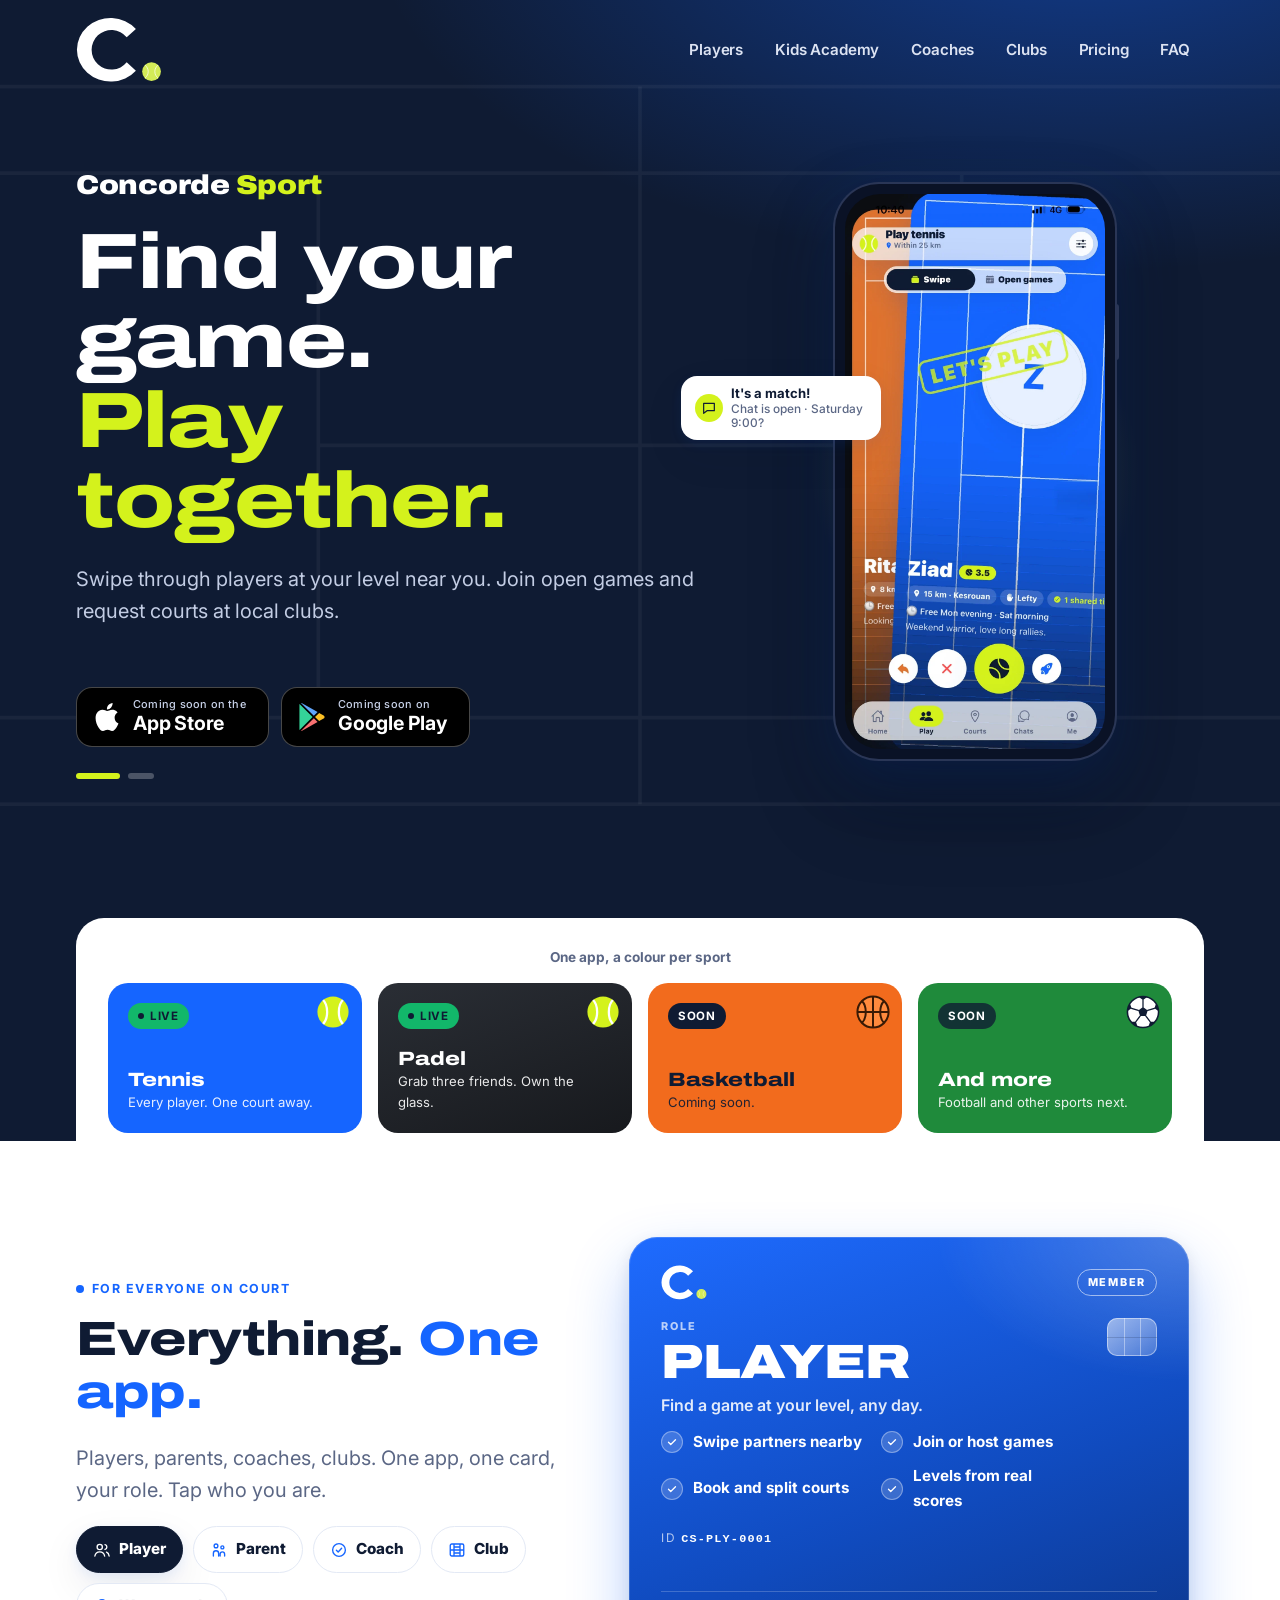
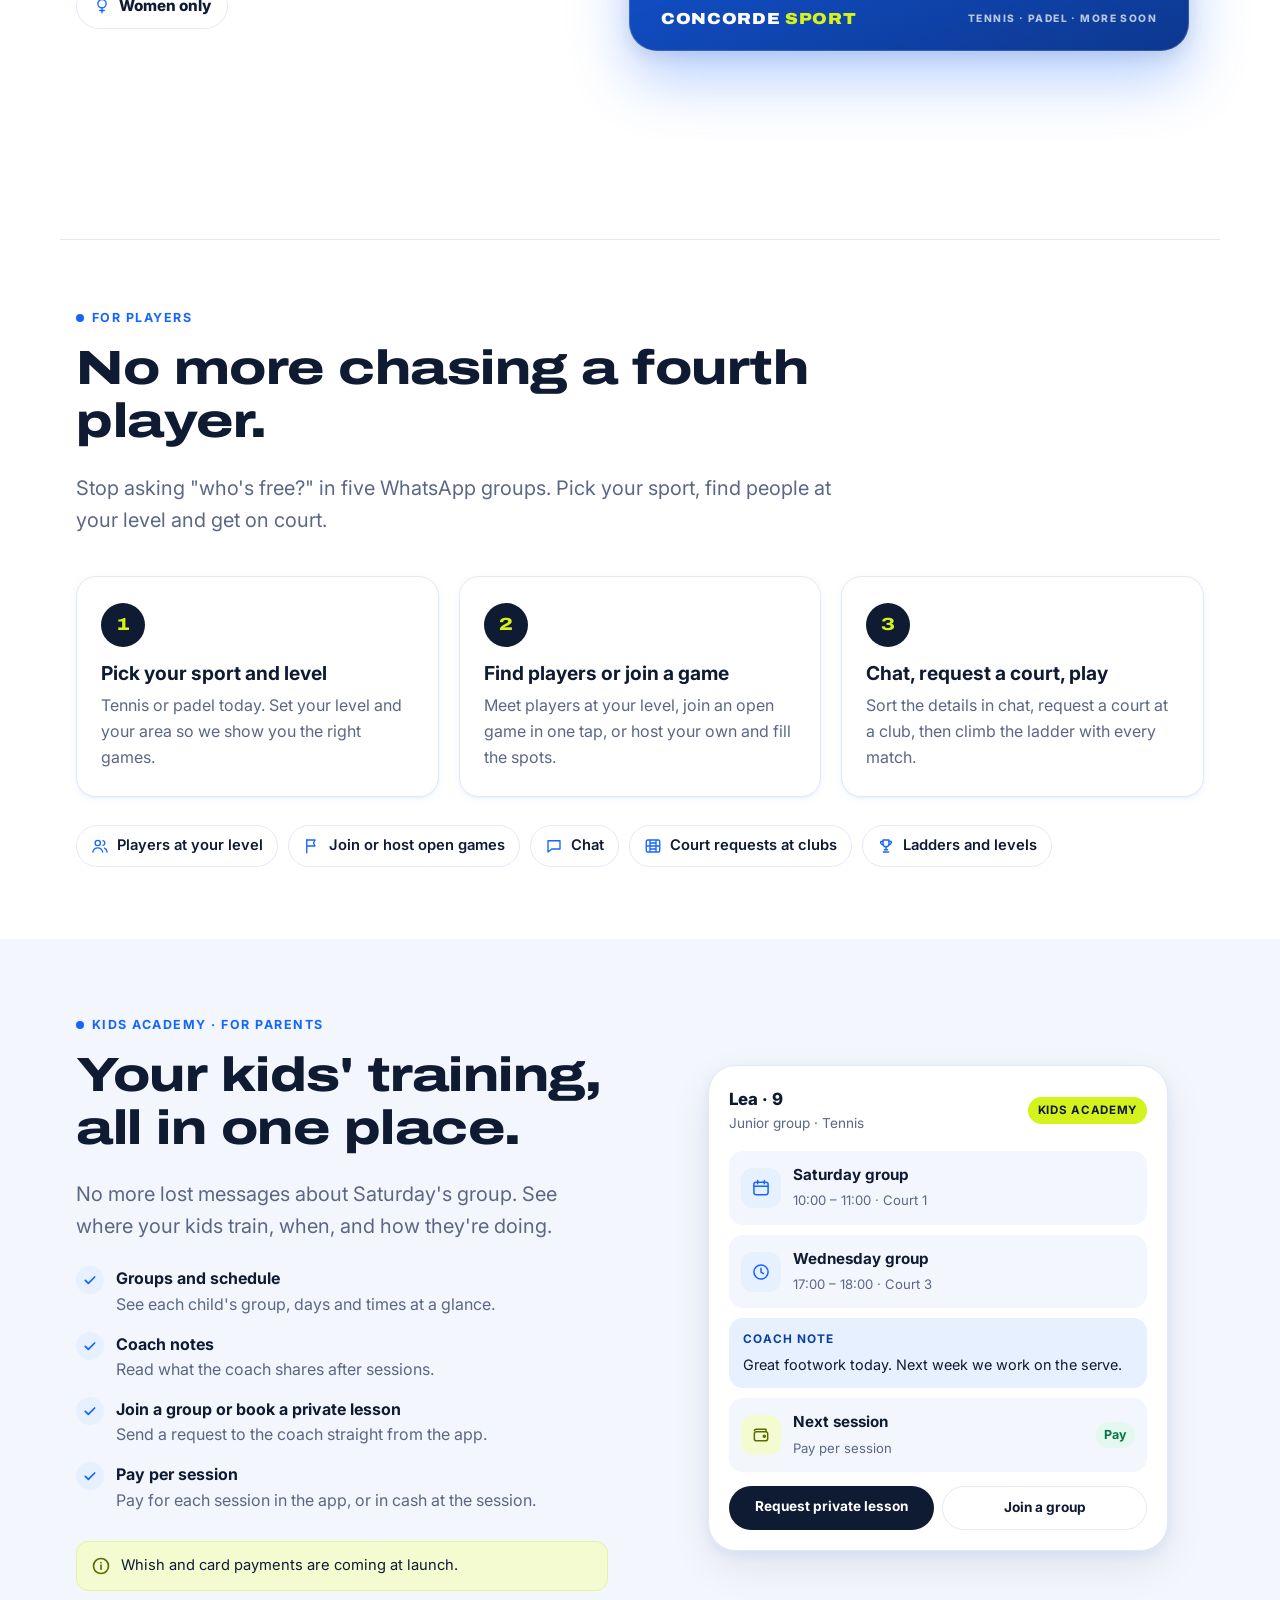
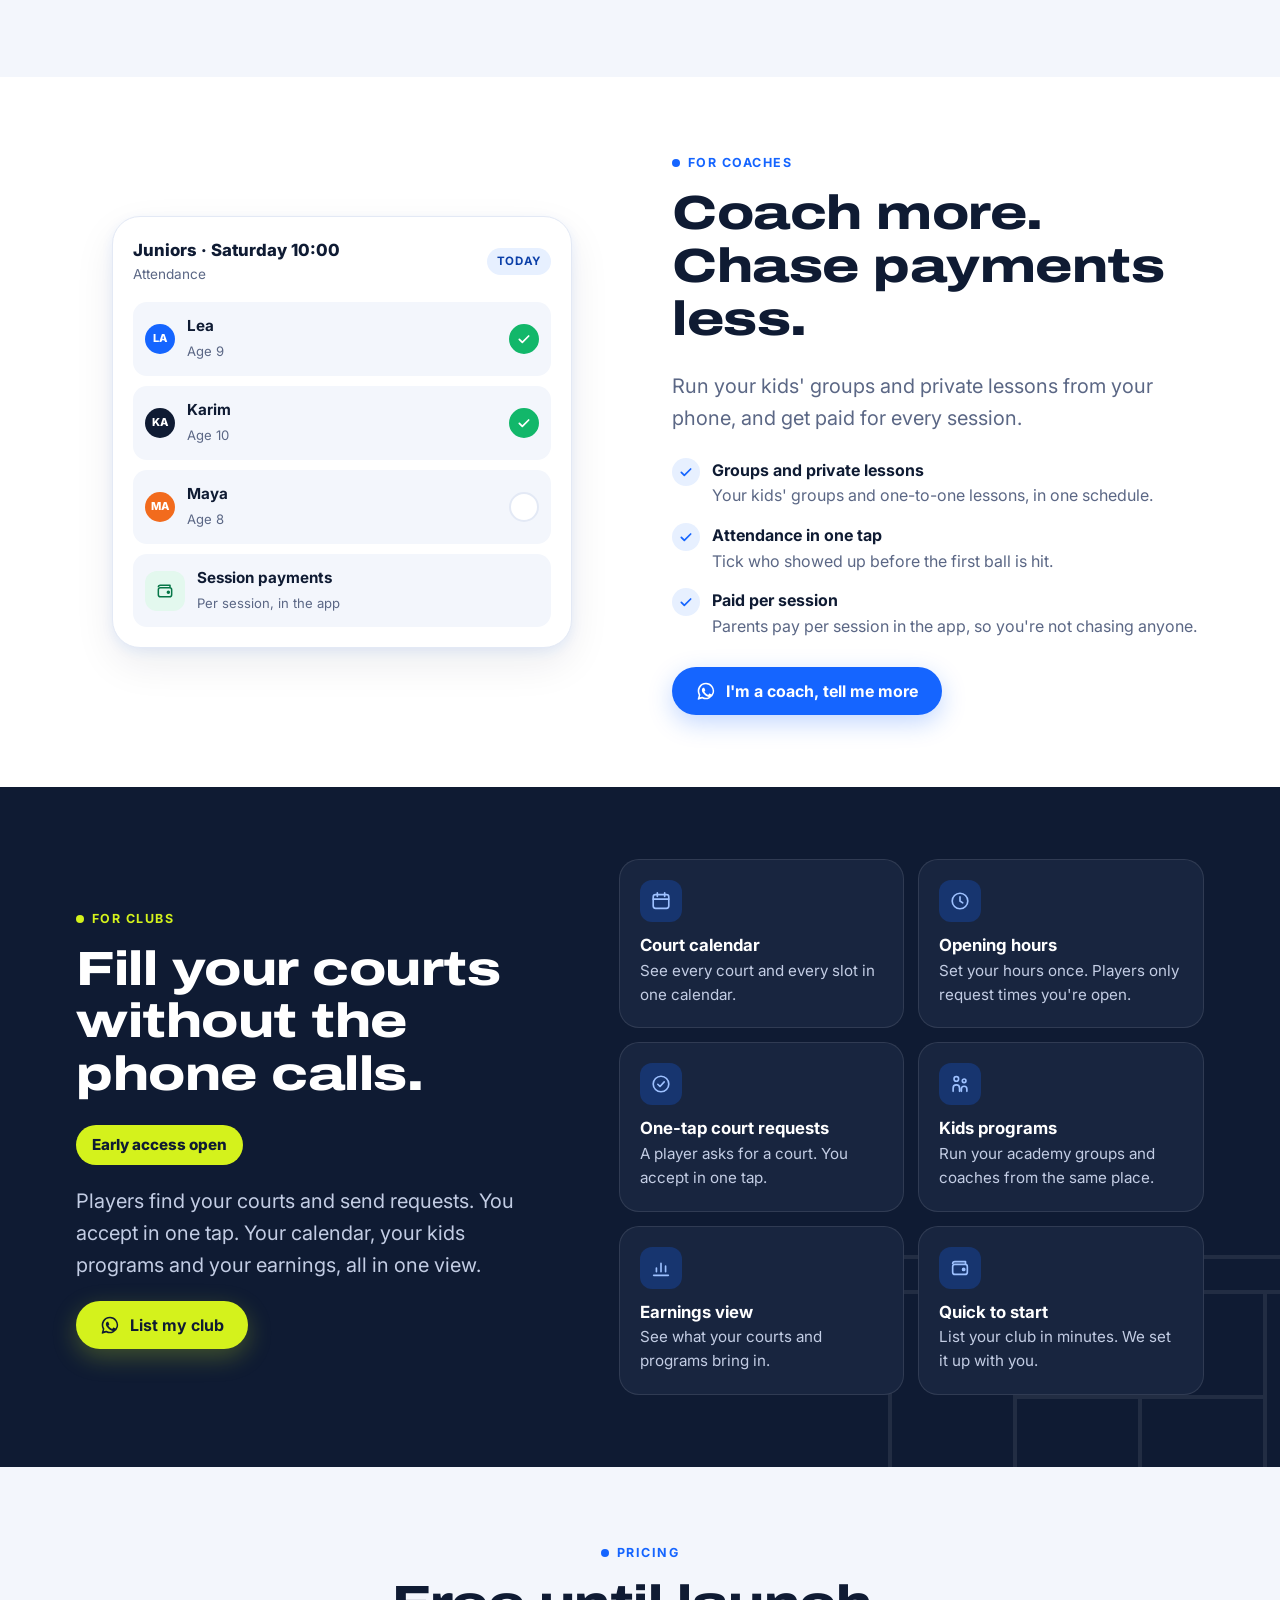
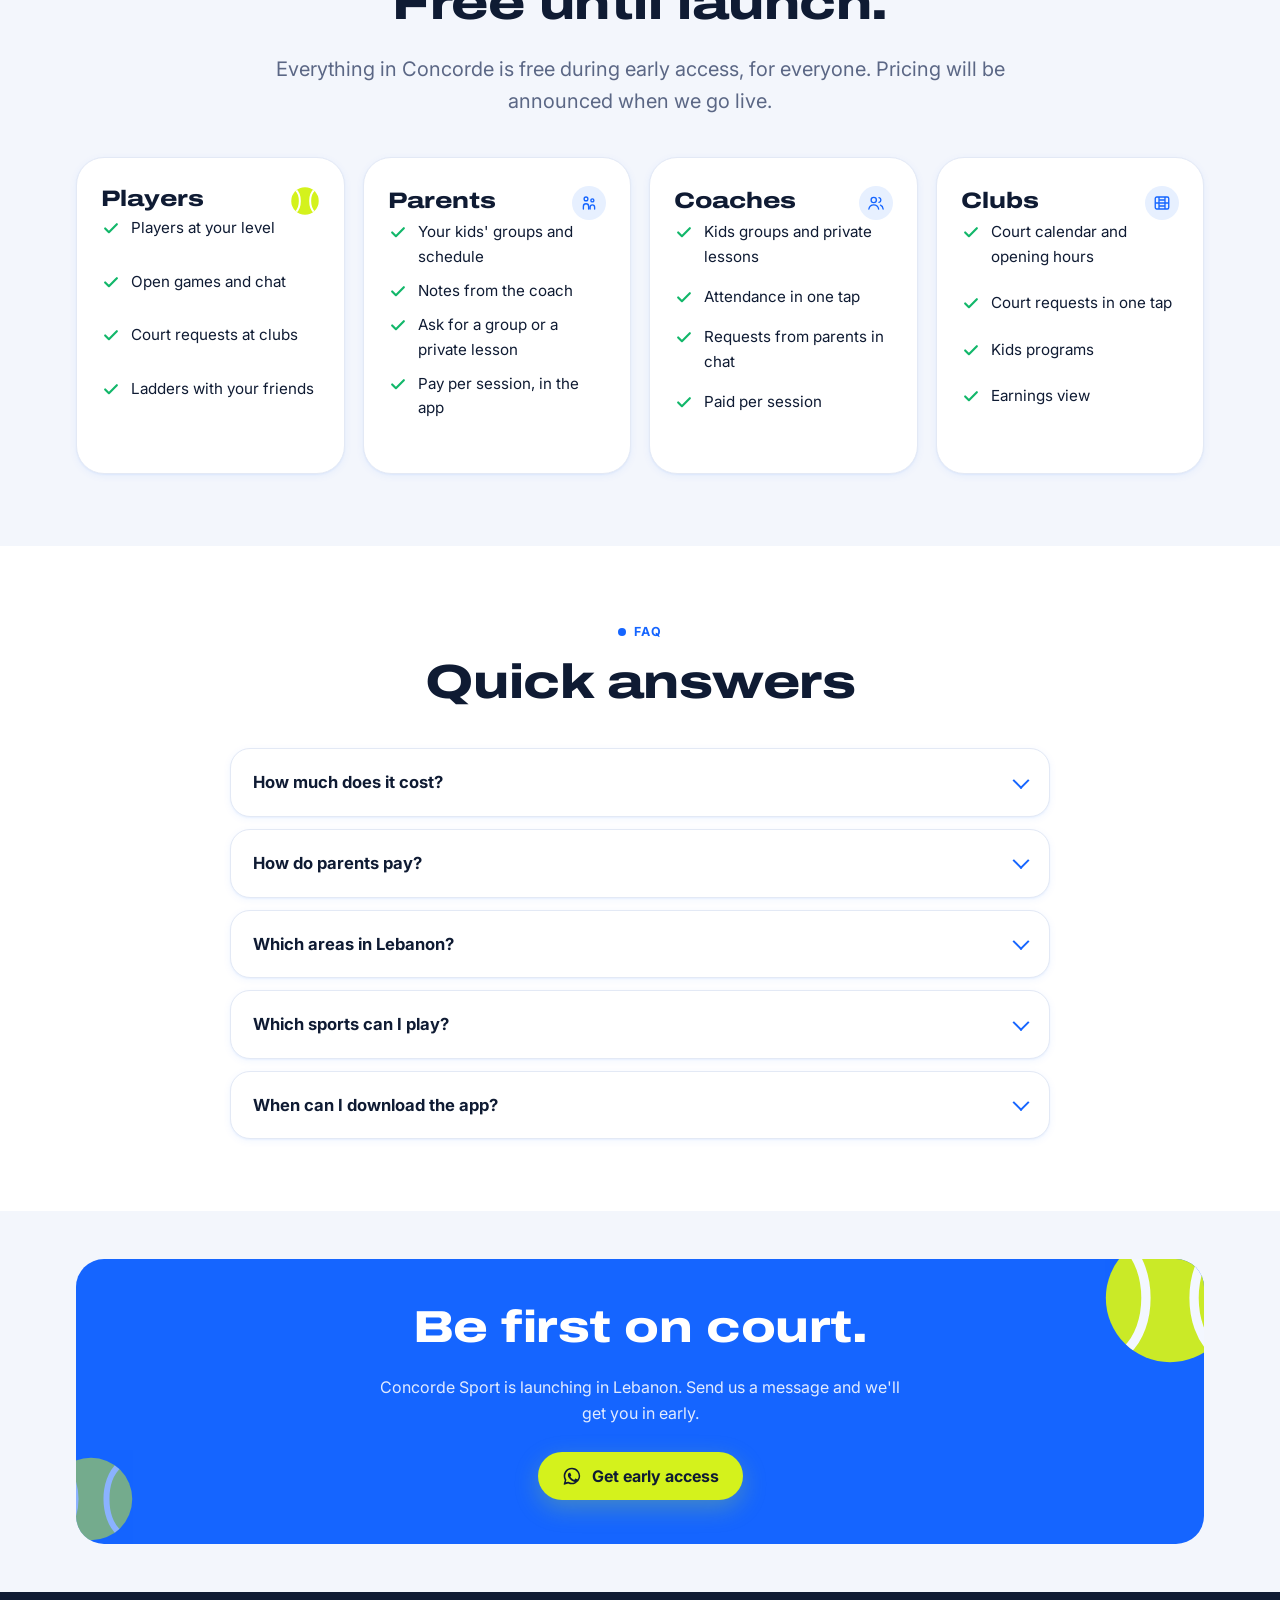
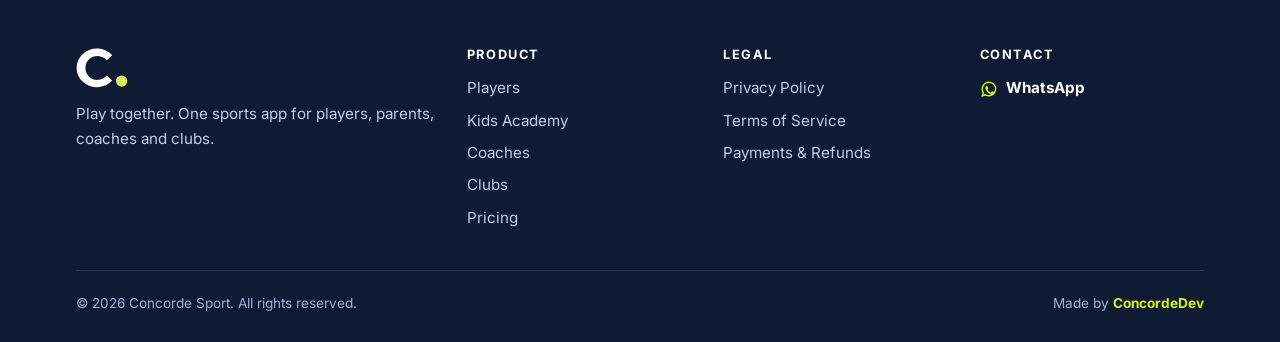
==== index.html @ 370226da "ID card: a colour per role (blue players, green parents, violet coaches, navy clubs, pink women) wit" ====
<!doctype html>
<html lang="en">
<head>
  <meta charset="utf-8">
  <meta name="viewport" content="width=device-width, initial-scale=1">
  <title>Concorde Sport · Play together</title>
  <meta name="description" content="Concorde Sport is the Lebanese app to find players at your level, join open games, request courts at clubs and run kids academies. Tennis and padel first. iPhone and Android coming soon.">
  <meta name="theme-color" content="#0F1B33">
  <link rel="canonical" href="https://concordesports.example/">

  <!-- Open Graph / Twitter (replace concordesports.example with the real domain) -->
  <meta property="og:type" content="website">
  <meta property="og:site_name" content="Concorde Sport">
  <meta property="og:title" content="Concorde Sport · Play together">
  <meta property="og:description" content="Find players at your level, join open games and request courts at clubs in Lebanon. Tennis and padel first.">
  <meta property="og:url" content="https://concordesports.example/">
  <meta property="og:image" content="https://concordesports.example/assets/img/og-image.png">
  <meta property="og:image:width" content="1200">
  <meta property="og:image:height" content="630">
  <meta property="og:image:alt" content="Concorde Sport. Play together.">
  <meta property="og:locale" content="en_LB">
  <meta name="twitter:card" content="summary_large_image">
  <meta name="twitter:title" content="Concorde Sport · Play together">
  <meta name="twitter:description" content="Find players at your level, join open games and request courts at clubs in Lebanon.">
  <meta name="twitter:image" content="https://concordesports.example/assets/img/og-image.png">

  <link rel="icon" href="assets/favicon.svg" type="image/svg+xml">
  <link rel="apple-touch-icon" href="assets/img/apple-touch-icon.png">
  <link rel="manifest" href="site.webmanifest">

  <link rel="preconnect" href="https://fonts.googleapis.com">
  <link rel="preconnect" href="https://fonts.gstatic.com" crossorigin>
  <link rel="stylesheet" href="https://fonts.googleapis.com/css2?family=Archivo:wdth,wght@100..125,700..900&family=Inter:wght@400;500;600;700;800&display=swap">
  <link rel="stylesheet" href="assets/css/styles.css?v=20261010">
  <script>document.documentElement.classList.add("js");</script>
  <!-- CONTACT EMAIL PLACEHOLDER: no public email yet. When ready, add it to the footer "Contact" list, e.g. hello@yourdomain -->
</head>
<body>
  <!-- Icon sprite -->
  <svg width="0" height="0" style="position:absolute" aria-hidden="true" focusable="false">
    <defs>
      <clipPath id="ballclip"><circle cx="12" cy="12" r="11"/></clipPath>
    </defs>
    <symbol id="i-chat" viewBox="0 0 24 24"><path fill="currentColor" d="M12 2a10 10 0 0 0-8.66 15l-1.3 4.74a.5.5 0 0 0 .62.62L7.4 21A10 10 0 1 0 12 2Zm0 2a8 8 0 1 1-4.1 14.88.9.9 0 0 0-.7-.09l-2.68.73.73-2.67a.9.9 0 0 0-.1-.7A8 8 0 0 1 12 4Zm-3.1 4.1c-.2 0-.52.07-.8.37-.27.3-1.04 1.02-1.04 2.48s1.07 2.88 1.21 3.08c.15.2 2.07 3.3 5.1 4.5 2.52 1 3.03.8 3.58.75.55-.05 1.77-.72 2.02-1.42.25-.7.25-1.3.17-1.42-.07-.13-.27-.2-.57-.35-.3-.15-1.77-.87-2.04-.97-.28-.1-.48-.15-.68.15-.2.3-.77.97-.95 1.17-.17.2-.35.22-.65.07-.3-.15-1.26-.46-2.4-1.48-.89-.79-1.49-1.77-1.66-2.07-.17-.3-.02-.46.13-.61.14-.13.3-.35.45-.52.15-.18.2-.3.3-.5.1-.2.05-.38-.02-.53-.08-.15-.66-1.63-.92-2.22-.23-.55-.47-.48-.65-.49h-.58Z"/></symbol>
    <symbol id="i-check" viewBox="0 0 24 24"><path fill="none" stroke="currentColor" stroke-width="2.6" stroke-linecap="round" stroke-linejoin="round" d="m5 12.5 4.5 4.5L19 7.5"/></symbol>
    <symbol id="i-menu" viewBox="0 0 24 24"><path fill="none" stroke="currentColor" stroke-width="2" stroke-linecap="round" d="M4 7h16M4 12h16M4 17h16"/></symbol>
    <symbol id="i-close" viewBox="0 0 24 24"><path fill="none" stroke="currentColor" stroke-width="2" stroke-linecap="round" d="M6 6l12 12M18 6 6 18"/></symbol>
    <symbol id="i-phone" viewBox="0 0 24 24"><g fill="none" stroke="currentColor" stroke-width="1.8" stroke-linecap="round"><rect x="6" y="2.5" width="12" height="19" rx="3"/><path d="M10.5 18.5h3"/></g></symbol>
    <symbol id="i-users" viewBox="0 0 24 24"><g fill="none" stroke="currentColor" stroke-width="1.8" stroke-linecap="round" stroke-linejoin="round"><circle cx="9" cy="8" r="3.5"/><path d="M2.5 20c.6-3.4 3.2-5.5 6.5-5.5s5.9 2.1 6.5 5.5"/><path d="M16 4.8a3.3 3.3 0 0 1 0 6.4M18 14.8c1.9.7 3.2 2.5 3.5 5.2"/></g></symbol>
    <symbol id="i-flag" viewBox="0 0 24 24"><g fill="none" stroke="currentColor" stroke-width="1.8" stroke-linecap="round" stroke-linejoin="round"><path d="M5 21V4"/><path d="M5 4h11l-2 4 2 4H5"/></g></symbol>
    <symbol id="i-msg" viewBox="0 0 24 24"><path fill="none" stroke="currentColor" stroke-width="1.8" stroke-linejoin="round" d="M4 5h16v11H9l-5 4V5Z"/></symbol>
    <symbol id="i-court" viewBox="0 0 24 24"><g fill="none" stroke="currentColor" stroke-width="1.8"><rect x="3" y="4" width="18" height="16" rx="2"/><path d="M3 12h18M8 4v16M16 4v16M8 8h8M8 16h8"/></g></symbol>
    <symbol id="i-trophy" viewBox="0 0 24 24"><g fill="none" stroke="currentColor" stroke-width="1.8" stroke-linecap="round" stroke-linejoin="round"><path d="M8 4h8v5a4 4 0 0 1-8 0V4Z"/><path d="M8 6H5a3 3 0 0 0 3 4M16 6h3a3 3 0 0 1-3 4M12 13v4M8.5 20h7M10 17h4"/></g></symbol>
    <symbol id="i-calendar" viewBox="0 0 24 24"><g fill="none" stroke="currentColor" stroke-width="1.8" stroke-linecap="round"><rect x="3.5" y="5" width="17" height="15" rx="2.5"/><path d="M3.5 10h17M8 3v4M16 3v4"/></g></symbol>
    <symbol id="i-clock" viewBox="0 0 24 24"><g fill="none" stroke="currentColor" stroke-width="1.8" stroke-linecap="round"><circle cx="12" cy="12" r="8.5"/><path d="M12 7.5V12l3 2"/></g></symbol>
    <symbol id="i-tap" viewBox="0 0 24 24"><g fill="none" stroke="currentColor" stroke-width="1.8" stroke-linecap="round" stroke-linejoin="round"><circle cx="12" cy="12" r="8.5"/><path d="m8.5 12.3 2.4 2.4 4.6-5"/></g></symbol>
    <symbol id="i-kids" viewBox="0 0 24 24"><g fill="none" stroke="currentColor" stroke-width="1.8" stroke-linecap="round" stroke-linejoin="round"><circle cx="8" cy="6.5" r="2.5"/><circle cx="16.5" cy="8.5" r="2"/><path d="M4.5 20v-3.5A3.5 3.5 0 0 1 8 13a3.5 3.5 0 0 1 3.5 3.5V20M13.5 20v-2.5a3 3 0 0 1 6 0V20"/></g></symbol>
    <symbol id="i-wallet" viewBox="0 0 24 24"><g fill="none" stroke="currentColor" stroke-width="1.8" stroke-linejoin="round"><path d="M4 7.5A2.5 2.5 0 0 1 6.5 5H18v3"/><rect x="4" y="8" width="16" height="11" rx="2.5"/><circle cx="16" cy="13.5" r="1.2" fill="currentColor"/></g></symbol>
    <symbol id="i-chart" viewBox="0 0 24 24"><g fill="none" stroke="currentColor" stroke-width="1.8" stroke-linecap="round"><path d="M4 20h16"/><path d="M7 16v-4M12 16V7M17 16v-6"/></g></symbol>
    <symbol id="i-note" viewBox="0 0 24 24"><g fill="none" stroke="currentColor" stroke-width="1.8" stroke-linecap="round" stroke-linejoin="round"><path d="M6 3.5h9l3.5 3.5v13.5H6z"/><path d="M9 11h6M9 15h6M9 7h3"/></g></symbol>
    <symbol id="i-info" viewBox="0 0 24 24"><g fill="none" stroke="currentColor" stroke-width="2" stroke-linecap="round"><circle cx="12" cy="12" r="9"/><path d="M12 11v5M12 8h.01"/></g></symbol>
    <symbol id="i-star" viewBox="0 0 24 24"><path fill="currentColor" d="m12 2.8 2.8 5.8 6.3.9-4.6 4.4 1.1 6.3L12 17.2l-5.6 3 1.1-6.3L2.9 9.5l6.3-.9L12 2.8Z"/></symbol>
    <symbol id="i-pin" viewBox="0 0 24 24"><g fill="none" stroke="currentColor" stroke-width="1.8"><path d="M12 21s-6.5-5.6-6.5-11a6.5 6.5 0 0 1 13 0c0 5.4-6.5 11-6.5 11Z"/><circle cx="12" cy="10" r="2.3"/></g></symbol>
    <symbol id="i-repeat" viewBox="0 0 24 24"><g fill="none" stroke="currentColor" stroke-width="1.8" stroke-linecap="round" stroke-linejoin="round"><path d="M4.5 11a7.5 7.5 0 0 1 13.2-4.2L19.5 9"/><path d="M19.5 4.5V9H15"/><path d="M19.5 13a7.5 7.5 0 0 1-13.2 4.2L4.5 15"/><path d="M4.5 19.5V15H9"/></g></symbol>
    <symbol id="i-women" viewBox="0 0 24 24"><g fill="none" stroke="currentColor" stroke-width="1.8" stroke-linecap="round"><circle cx="12" cy="9" r="5.5"/><path d="M12 14.5V21M9 18h6"/></g></symbol>
    <symbol id="i-globe" viewBox="0 0 24 24"><g fill="none" stroke="currentColor" stroke-width="1.8" stroke-linecap="round"><circle cx="12" cy="12" r="8.5"/><path d="M3.5 12h17M12 3.5c2.3 2.4 3.5 5.2 3.5 8.5s-1.2 6.1-3.5 8.5c-2.3-2.4-3.5-5.2-3.5-8.5s1.2-6.1 3.5-8.5Z"/></g></symbol>
    <!-- Sport balls -->
    <symbol id="ball-tennis" viewBox="0 0 24 24"><circle cx="12" cy="12" r="11" fill="#D4F21C"/><g clip-path="url(#ballclip)" fill="none" stroke="#fff" stroke-width="1.6" stroke-linecap="round"><path d="M4.5 3c4.5 4 4.5 14 0 18M19.5 3c-4.5 4-4.5 14 0 18"/></g></symbol>
    <symbol id="ball-padel" viewBox="0 0 24 24"><circle cx="12" cy="12" r="11" fill="#D4F21C"/><g clip-path="url(#ballclip)" fill="none" stroke="#fff" stroke-width="1.6" stroke-linecap="round"><path d="M4.5 3c4.5 4 4.5 14 0 18M19.5 3c-4.5 4-4.5 14 0 18"/></g></symbol>
    <symbol id="ball-basket" viewBox="0 0 24 24"><circle cx="12" cy="12" r="11" fill="#FF8A3D"/><g clip-path="url(#ballclip)" fill="none" stroke="#3A1A05" stroke-width="1.4"><path d="M1 12h22M12 1v22M4.2 4.2c3.6 3.6 3.6 12 0 15.6M19.8 4.2c-3.6 3.6-3.6 12 0 15.6"/></g><circle cx="12" cy="12" r="11" fill="none" stroke="#3A1A05" stroke-width="1.4"/></symbol>
    <symbol id="ball-football" viewBox="0 0 24 24"><circle cx="12" cy="12" r="11" fill="#fff"/><g clip-path="url(#ballclip)"><path fill="#0F1B33" d="M12,8.5L15.33,10.92L14.06,14.83L9.94,14.83L8.67,10.92ZM12,3.5L9.24,1.5L10.3,-1.75L13.7,-1.75L14.76,1.5ZM20.08,9.38L21.14,6.13L24.54,6.13L25.6,9.38L22.84,11.38ZM17,18.87L20.4,18.87L21.46,22.12L18.7,24.12L15.94,22.12ZM7,18.87L8.06,22.12L5.3,24.12L2.54,22.12L3.6,18.87ZM3.92,9.38L1.16,11.38L-1.6,9.38L-0.54,6.13L2.86,6.13Z"/><path fill="none" stroke="#0F1B33" stroke-width=".9" stroke-linecap="round" d="M12,8.5L12,3.5M15.33,10.92L20.08,9.37M14.06,14.83L17,18.88M9.94,14.83L7,18.88M8.67,10.92L3.92,9.37"/></g><circle cx="12" cy="12" r="11" fill="none" stroke="#0F1B33" stroke-width="1.1"/></symbol>
  </svg>

  <a class="skip-link" href="#main">Skip to content</a>

  <header class="site-header">
    <div class="container header-inner">
      <a class="brand" href="index.html" aria-label="Concorde Sport home">
        <span class="logo"><img src="assets/logo-mark.svg" alt="Concorde Sport" width="52" height="40"></span>
      </a>
      <button class="nav-toggle" type="button" aria-expanded="false" aria-controls="site-nav" aria-label="Open menu">
        <span class="burger" aria-hidden="true"><span></span><span></span></span>

      </button>
      <nav class="site-nav" id="site-nav" aria-label="Main">
        <ul>
          <li><a href="#players">Players</a></li>
          <li><a href="#academy">Kids Academy</a></li>
          <li><a href="#coaches">Coaches</a></li>
          <li><a href="#clubs">Clubs</a></li>
          <li><a href="#pricing">Pricing</a></li>
          <li><a href="#faq">FAQ</a></li>
        </ul>
      </nav>
    </div>
  </header>

  <main id="main">
    <!-- ============ HERO ============ -->
    <section class="hero on-dark" aria-labelledby="hero-title">
      <svg class="hero-court" viewBox="0 0 1200 720" preserveAspectRatio="xMidYMid slice" aria-hidden="true" focusable="false">
        <g fill="none" stroke="#FFFFFF" stroke-opacity=".09" stroke-width="3">
          <rect x="80" y="70" width="1040" height="580"/>
          <path d="M80 140h1040M80 580h1040M340 140v440M860 140v440M340 360h520M600 70v580"/>
        </g>
      </svg>

      <div class="container hero-inner" id="hero-rotator" aria-roledescription="carousel" aria-label="What Concorde does">
        <div class="hero-copy">
          <!-- Only this text and the phone screen change; the buttons stay put. -->
          <p class="hero-brand">Concorde <span>Sport</span></p>
          <div class="rot" aria-live="polite">
            <div class="rot-item is-active">
              <h1 id="hero-title" class="display hero-h1">Find your game. <span class="accent">Play together.</span></h1>
              <p class="lead">Swipe through players at your level near you. Join open games and request courts at local clubs.</p>
            </div>
            <div class="rot-item" aria-hidden="true">
              <p class="display hero-h1">Competitions. <span class="accent">No one forgets the score.</span></p>
              <p class="lead">Start a ladder with your friends. Both players confirm every score, and the ladder keeps count.</p>
            </div>
          </div>

          <!-- Store buttons: set href to the App Store / Google Play listing at launch and drop aria-disabled. -->
          <div class="store-row" aria-label="Get the app">
            <a class="store-btn" href="#" aria-disabled="true" data-store="ios" title="Coming soon">
              <svg viewBox="0 0 24 24" aria-hidden="true"><path fill="currentColor" d="M12.152 6.896c-.948 0-2.415-1.078-3.96-1.04-2.04.027-3.91 1.183-4.961 3.014-2.117 3.675-.546 9.103 1.519 12.09 1.013 1.454 2.208 3.09 3.792 3.039 1.52-.065 2.09-.987 3.935-.987 1.831 0 2.35.987 3.96.948 1.637-.026 2.676-1.48 3.676-2.948 1.156-1.688 1.636-3.325 1.662-3.415-.039-.013-3.182-1.221-3.22-4.857-.026-3.04 2.48-4.494 2.597-4.559-1.429-2.09-3.623-2.324-4.39-2.376-2-.156-3.675 1.09-4.61 1.09zM15.53 3.83c.843-1.012 1.4-2.427 1.245-3.83-1.207.052-2.662.805-3.532 1.818-.78.896-1.454 2.338-1.273 3.714 1.338.104 2.715-.688 3.559-1.701"/></svg>
              <span><small>Coming soon on the</small>App Store</span>
            </a>
            <a class="store-btn" href="#" aria-disabled="true" data-store="android" title="Coming soon">
              <svg viewBox="0 0 24 24" aria-hidden="true"><path fill="#34D399" d="M1.337.924a1.486 1.486 0 0 0-.112.568v21.017c0 .217.045.419.124.6l11.155-11.087L1.337.924z"/><path fill="#60A5FA" d="M13.544 10.989l3.258-3.238L3.45.195a1.466 1.466 0 0 0-.946-.179l11.04 10.973z"/><path fill="#FBBF24" d="M22.018 13.298l-3.919 2.218-3.515-3.493 3.543-3.521 3.891 2.202a1.49 1.49 0 0 1 0 2.594z"/><path fill="#F87171" d="M13.544 13.056l-11 10.933c.298.036.612-.016.906-.183l13.324-7.54-3.23-3.21z"/></svg>
              <span><small>Coming soon on</small>Google Play</span>
            </a>
          </div>
          <div class="hero-dots" role="tablist" aria-label="Choose a slide">
            <button class="hero-dot is-active" type="button" role="tab" aria-selected="true" aria-label="Play together"></button>
            <button class="hero-dot" type="button" role="tab" aria-selected="false" aria-label="Competitions"></button>
          </div>
        </div>

        <div class="phone-wrap">
          <div class="phone">
            <div class="phone-screen shot-screen">
              <img class="shot is-active" src="assets/img/screens/match.webp" width="924" height="2000" alt="Swiping right on a player in Concorde: Let's play">
              <img class="shot" src="assets/img/screens/ladder.webp" width="924" height="2000" alt="Saturday Crew, a friends' ladder: you are #2 of 4, latest result 6-4 7-5" loading="lazy">
            </div>
          </div>
          <!-- One bubble per slide, each in its own spot. -->
          <div class="float-chip chip-pos-1 is-active" data-slide="0" aria-hidden="true">
            <span class="dot" style="background:#D4F21C;color:#0F1B33"><svg><use href="#i-msg"/></svg></span>
            <span>It's a match! <small>Chat is open · Saturday 9:00?</small></span>
          </div>
          <div class="float-chip chip-pos-2" data-slide="1" aria-hidden="true">
            <span class="dot" style="background:#E3F8EE;color:#067647"><svg><use href="#i-trophy"/></svg></span>
            <span>Score confirmed <small>6–4, 7–5 · you moved up to #2</small></span>
          </div>
        </div>
      </div>
    </section>

    <!-- ============ SPORTS STRIP ============ -->
    <section class="sports" aria-labelledby="sports-title">
      <div class="container">
        <div class="sports-panel">
          <h2 id="sports-title" class="sports-title">One app, a colour per sport</h2>
          <ul class="sports-grid">
            <li class="sport sport--tennis reveal">
              <span class="badge badge--live">Live</span>
              <svg class="sport-ball" aria-hidden="true"><use href="#ball-tennis"/></svg>
              <div><h3>Tennis</h3><p>Every player. One court away.</p></div>
            </li>
            <li class="sport sport--padel reveal reveal-d1">
              <span class="badge badge--live">Live</span>
              <svg class="sport-ball" aria-hidden="true"><use href="#ball-padel"/></svg>
              <div><h3>Padel</h3><p>Grab three friends. Own the glass.</p></div>
            </li>
            <li class="sport sport--basket reveal reveal-d2">
              <span class="badge badge--soon">Soon</span>
              <svg class="sport-ball" aria-hidden="true"><use href="#ball-basket"/></svg>
              <div><h3>Basketball</h3><p>Coming soon.</p></div>
            </li>
            <li class="sport sport--football reveal reveal-d3">
              <span class="badge badge--soon">Soon</span>
              <svg class="sport-ball" aria-hidden="true"><use href="#ball-football"/></svg>
              <div><h3>And more</h3><p>Football and other sports next.</p></div>
            </li>
          </ul>
        </div>
      </div>
    </section>

    <!-- ============ EVERYTHING · ONE APP ============ -->
    <!-- One member card that changes with the role you tap: players, parents, coaches, clubs, women only. -->
    <section class="section everything" id="everything" aria-labelledby="everything-title">
      <div class="container everything-inner">
        <div class="everything-copy reveal">
          <p class="eyebrow">For everyone on court</p>
          <h2 id="everything-title" class="display h2">Everything. <span class="accent">One app.</span></h2>
          <p class="lead">Players, parents, coaches, clubs. One app, one card, your role. Tap who you are.</p>
          <div class="id-tabs" data-id-tabs>
            <button type="button" class="id-tab" data-id-tab aria-controls="id-players" id="id-tab-players"><svg aria-hidden="true"><use href="#i-users"/></svg>Player</button>
            <button type="button" class="id-tab" data-id-tab aria-controls="id-parents" id="id-tab-parents"><svg aria-hidden="true"><use href="#i-kids"/></svg>Parent</button>
            <button type="button" class="id-tab" data-id-tab aria-controls="id-coaches" id="id-tab-coaches"><svg aria-hidden="true"><use href="#i-tap"/></svg>Coach</button>
            <button type="button" class="id-tab" data-id-tab aria-controls="id-clubs" id="id-tab-clubs"><svg aria-hidden="true"><use href="#i-court"/></svg>Club</button>
            <button type="button" class="id-tab" data-id-tab aria-controls="id-women" id="id-tab-women"><svg aria-hidden="true"><use href="#i-women"/></svg>Women only</button>
          </div>
        </div>
        <div class="id-stage reveal reveal-d1" data-id>
          <div class="id-card" data-id-card>
            <div class="id-top">
              <img src="assets/logo-mark.svg" alt="" class="id-logo" width="44" height="34">
              <span class="id-kind">MEMBER</span>
            </div>
            <div class="id-chip" aria-hidden="true"><svg><use href="#ball-tennis"/></svg></div>
            <div class="id-faces">
              <div class="id-face" id="id-players" data-id-face>
                <p class="id-label">Role</p>
                <h3 class="id-role">Player</h3>
                <p class="id-line">Find a game at your level, any day.</p>
                <ul class="id-perks">
                    <li><svg aria-hidden="true"><use href="#i-check"/></svg>Swipe partners nearby</li>
                    <li><svg aria-hidden="true"><use href="#i-check"/></svg>Join or host games</li>
                    <li><svg aria-hidden="true"><use href="#i-check"/></svg>Book and split courts</li>
                    <li><svg aria-hidden="true"><use href="#i-check"/></svg>Levels from real scores</li>
                </ul>
                <p class="id-code">ID <b>CS-PLY-0001</b></p>
              </div>              <div class="id-face" id="id-parents" data-id-face>
                <p class="id-label">Role</p>
                <h3 class="id-role">Parent</h3>
                <p class="id-line">Your kids' training, on your phone.</p>
                <ul class="id-perks">
                    <li><svg aria-hidden="true"><use href="#i-check"/></svg>Groups and schedule</li>
                    <li><svg aria-hidden="true"><use href="#i-check"/></svg>Notes from the coach</li>
                    <li><svg aria-hidden="true"><use href="#i-check"/></svg>Lessons at any club</li>
                    <li><svg aria-hidden="true"><use href="#i-check"/></svg>Pay per session</li>
                </ul>
                <p class="id-code">ID <b>CS-PAR-0001</b></p>
              </div>              <div class="id-face" id="id-coaches" data-id-face>
                <p class="id-label">Role</p>
                <h3 class="id-role">Coach</h3>
                <p class="id-line">Your rate, your clubs, paid automatically.</p>
                <ul class="id-perks">
                    <li><svg aria-hidden="true"><use href="#i-check"/></svg>A rate per club</li>
                    <li><svg aria-hidden="true"><use href="#i-check"/></svg>Groups and lessons</li>
                    <li><svg aria-hidden="true"><use href="#i-check"/></svg>Attendance in one tap</li>
                    <li><svg aria-hidden="true"><use href="#i-check"/></svg>Your share, automatic</li>
                </ul>
                <p class="id-code">ID <b>CS-CCH-0001</b></p>
              </div>              <div class="id-face" id="id-clubs" data-id-face>
                <p class="id-label">Role</p>
                <h3 class="id-role">Club</h3>
                <p class="id-line">Your courts and academy, from one screen.</p>
                <ul class="id-perks">
                    <li><svg aria-hidden="true"><use href="#i-check"/></svg>Court requests in chat</li>
                    <li><svg aria-hidden="true"><use href="#i-check"/></svg>Calendar and hours</li>
                    <li><svg aria-hidden="true"><use href="#i-check"/></svg>Tournaments and coaches</li>
                    <li><svg aria-hidden="true"><use href="#i-check"/></svg>Paid courts, refunds done</li>
                </ul>
                <p class="id-code">ID <b>CS-CLB-0001</b></p>
              </div>              <div class="id-face" id="id-women" data-id-face>
                <p class="id-label">Role</p>
                <h3 class="id-role">Women only</h3>
                <p class="id-line">A space where only women can find you.</p>
                <ul class="id-perks">
                    <li><svg aria-hidden="true"><use href="#i-check"/></svg>Only women see you</li>
                    <li><svg aria-hidden="true"><use href="#i-check"/></svg>Women-only games</li>
                    <li><svg aria-hidden="true"><use href="#i-check"/></svg>Ladies' padel nights</li>
                    <li><svg aria-hidden="true"><use href="#i-check"/></svg>On or off in one tap</li>
                </ul>
                <p class="id-code">ID <b>CS-WMN-0001</b></p>
              </div>            </div>
            <div class="id-bottom" aria-hidden="true">
              <span class="id-brand">CONCORDE <span>SPORT</span></span>
              <span class="id-sports">TENNIS · PADEL · MORE SOON</span>
            </div>
          </div>
        </div>
      </div>
      <div class="container"><p class="all-line reveal">All in one app <span aria-hidden="true">·</span> No consoles <span aria-hidden="true">·</span> No setup</p></div>
    </section>
    <!-- ============ PLAYERS ============ -->
    <section class="section section--white" id="players" aria-labelledby="players-title">
      <div class="container">
        <div class="section-head reveal">
          <p class="eyebrow">For players</p>
          <h2 id="players-title" class="display h2">No more chasing a fourth player.</h2>
          <p class="lead">Stop asking "who's free?" in five WhatsApp groups. Pick your sport, find people at your level and get on court.</p>
        </div>
        <ol class="steps">
          <li class="step reveal">
            <span class="step-num" aria-hidden="true">1</span>
            <h3 class="h3">Pick your sport and level</h3>
            <p>Tennis or padel today. Set your level and your area so we show you the right games.</p>
          </li>
          <li class="step reveal reveal-d1">
            <span class="step-num" aria-hidden="true">2</span>
            <h3 class="h3">Find players or join a game</h3>
            <p>Meet players at your level, join an open game in one tap, or host your own and fill the spots.</p>
          </li>
          <li class="step reveal reveal-d2">
            <span class="step-num" aria-hidden="true">3</span>
            <h3 class="h3">Chat, request a court, play</h3>
            <p>Sort the details in chat, request a court at a club, then climb the ladder with every match.</p>
          </li>
        </ol>
        <ul class="feature-chips reveal" aria-label="Player features">
          <li><svg aria-hidden="true"><use href="#i-users"/></svg>Players at your level</li>
          <li><svg aria-hidden="true"><use href="#i-flag"/></svg>Join or host open games</li>
          <li><svg aria-hidden="true"><use href="#i-msg"/></svg>Chat</li>
          <li><svg aria-hidden="true"><use href="#i-court"/></svg>Court requests at clubs</li>
          <li><svg aria-hidden="true"><use href="#i-trophy"/></svg>Ladders and levels</li>
        </ul>
      </div>
    </section>

    <!-- ============ KIDS ACADEMY ============ -->
    <section class="section" id="academy" aria-labelledby="academy-title">
      <div class="container split">
        <div class="reveal">
          <p class="eyebrow">Kids Academy · For parents</p>
          <h2 id="academy-title" class="display h2">Your kids' training, all in one place.</h2>
          <p class="lead">No more lost messages about Saturday's group. See where your kids train, when, and how they're doing.</p>
          <ul class="check-list">
            <li><span class="tick"><svg aria-hidden="true"><use href="#i-check"/></svg></span><span><strong>Groups and schedule</strong><span class="txt">See each child's group, days and times at a glance.</span></span></li>
            <li><span class="tick"><svg aria-hidden="true"><use href="#i-check"/></svg></span><span><strong>Coach notes</strong><span class="txt">Read what the coach shares after sessions.</span></span></li>
            <li><span class="tick"><svg aria-hidden="true"><use href="#i-check"/></svg></span><span><strong>Join a group or book a private lesson</strong><span class="txt">Send a request to the coach straight from the app.</span></span></li>
            <li><span class="tick"><svg aria-hidden="true"><use href="#i-check"/></svg></span><span><strong>Pay per session</strong><span class="txt">Pay for each session in the app, or in cash at the session.</span></span></li>
          </ul>
          <p class="note"><svg aria-hidden="true"><use href="#i-info"/></svg><span>Whish and card payments are coming at launch.</span></p>
        </div>
        <div class="split-visual reveal reveal-d1" aria-hidden="true">
          <div class="mock">
            <div class="mock-head">
              <div>
                <p class="mock-title">Lea · 9</p>
                <p class="mock-sub">Junior group · Tennis</p>
              </div>
              <span class="badge badge--ball">Kids Academy</span>
            </div>
            <div class="mock-row">
              <span class="mock-icon" style="background:#E7F0FF;color:#1565FF"><svg><use href="#i-calendar"/></svg></span>
              <div class="grow"><strong>Saturday group</strong><small>10:00 – 11:00 · Court 1</small></div>
            </div>
            <div class="mock-row">
              <span class="mock-icon" style="background:#E7F0FF;color:#1565FF"><svg><use href="#i-clock"/></svg></span>
              <div class="grow"><strong>Wednesday group</strong><small>17:00 – 18:00 · Court 3</small></div>
            </div>
            <p class="mock-quote"><b>Coach note</b>Great footwork today. Next week we work on the serve.</p>
            <div class="mock-row">
              <span class="mock-icon" style="background:#F4FBD0;color:#5C6B00"><svg><use href="#i-wallet"/></svg></span>
              <div class="grow"><strong>Next session</strong><small>Pay per session</small></div>
              <span class="paid">Pay</span>
            </div>
            <div class="mock-actions">
              <span class="a1">Request private lesson</span>
              <span class="a2">Join a group</span>
            </div>
          </div>
        </div>
      </div>
    </section>

    <!-- ============ COACHES ============ -->
    <section class="section section--white" id="coaches" aria-labelledby="coaches-title">
      <div class="container split split--flip">
        <div class="reveal">
          <p class="eyebrow">For coaches</p>
          <h2 id="coaches-title" class="display h2">Coach more. Chase payments less.</h2>
          <p class="lead">Run your kids' groups and private lessons from your phone, and get paid for every session.</p>
          <ul class="check-list">
            <li><span class="tick"><svg aria-hidden="true"><use href="#i-check"/></svg></span><span><strong>Groups and private lessons</strong><span class="txt">Your kids' groups and one-to-one lessons, in one schedule.</span></span></li>
            <li><span class="tick"><svg aria-hidden="true"><use href="#i-check"/></svg></span><span><strong>Attendance in one tap</strong><span class="txt">Tick who showed up before the first ball is hit.</span></span></li>
            <li><span class="tick"><svg aria-hidden="true"><use href="#i-check"/></svg></span><span><strong>Paid per session</strong><span class="txt">Parents pay per session in the app, so you're not chasing anyone.</span></span></li>
          </ul>
          <a class="btn btn--primary" href="https://wa.me/96176370727?text=Hi%20Concorde!%20I%27m%20a%20coach%20and%20I%27d%20like%20to%20know%20more." target="_blank" rel="noopener">
            <svg aria-hidden="true"><use href="#i-chat"/></svg>
            I'm a coach, tell me more
          </a>
        </div>
        <div class="split-visual reveal reveal-d1" aria-hidden="true">
          <div class="mock">
            <div class="mock-head">
              <div>
                <p class="mock-title">Juniors · Saturday 10:00</p>
                <p class="mock-sub">Attendance</p>
              </div>
              <span class="badge badge--blue">Today</span>
            </div>
            <div class="mock-row">
              <span class="avatar" style="background:#1565FF">LA</span>
              <div class="grow"><strong>Lea</strong><small>Age 9</small></div>
              <span class="att-toggle is-on"><svg><use href="#i-check"/></svg></span>
            </div>
            <div class="mock-row">
              <span class="avatar" style="background:#0F1B33">KA</span>
              <div class="grow"><strong>Karim</strong><small>Age 10</small></div>
              <span class="att-toggle is-on"><svg><use href="#i-check"/></svg></span>
            </div>
            <div class="mock-row">
              <span class="avatar" style="background:#F26B1D">MA</span>
              <div class="grow"><strong>Maya</strong><small>Age 8</small></div>
              <span class="att-toggle"><svg><use href="#i-check"/></svg></span>
            </div>
            <div class="mock-row">
              <span class="mock-icon" style="background:#E3F8EE;color:#067647"><svg><use href="#i-wallet"/></svg></span>
              <div class="grow"><strong>Session payments</strong><small>Per session, in the app</small></div>
            </div>
          </div>
        </div>
      </div>
    </section>

    <!-- ============ CLUBS ============ -->
    <section class="section clubs on-dark" id="clubs" aria-labelledby="clubs-title">
      <svg class="clubs-court" viewBox="0 0 520 300" aria-hidden="true" focusable="false">
        <g fill="none" stroke="#FFFFFF" stroke-width="4"><rect x="10" y="10" width="500" height="280"/><path d="M10 45h500M10 255h500M135 45v210M385 45v210M135 150h250M260 10v280"/></g>
      </svg>
      <div class="container clubs-layout">
        <div class="reveal">
          <p class="eyebrow">For clubs</p>
          <h2 id="clubs-title" class="display h2">Fill your courts without the phone calls.</h2>
          <span class="free-tag">Early access open</span>
          <p class="lead">Players find your courts and send requests. You accept in one tap. Your calendar, your kids programs and your earnings, all in one view.</p>
          <a class="btn btn--ball" href="https://wa.me/96176370727?text=Hi%20Concorde!%20I%20run%20a%20club%20and%20I%27d%20like%20to%20join." target="_blank" rel="noopener">
            <svg aria-hidden="true"><use href="#i-chat"/></svg>
            List my club
          </a>
        </div>
        <ul class="club-grid">
          <li class="club-card reveal">
            <span class="ic"><svg aria-hidden="true"><use href="#i-calendar"/></svg></span>
            <h3>Court calendar</h3>
            <p>See every court and every slot in one calendar.</p>
          </li>
          <li class="club-card reveal reveal-d1">
            <span class="ic"><svg aria-hidden="true"><use href="#i-clock"/></svg></span>
            <h3>Opening hours</h3>
            <p>Set your hours once. Players only request times you're open.</p>
          </li>
          <li class="club-card reveal">
            <span class="ic"><svg aria-hidden="true"><use href="#i-tap"/></svg></span>
            <h3>One-tap court requests</h3>
            <p>A player asks for a court. You accept in one tap.</p>
          </li>
          <li class="club-card reveal reveal-d1">
            <span class="ic"><svg aria-hidden="true"><use href="#i-kids"/></svg></span>
            <h3>Kids programs</h3>
            <p>Run your academy groups and coaches from the same place.</p>
          </li>
          <li class="club-card reveal">
            <span class="ic"><svg aria-hidden="true"><use href="#i-chart"/></svg></span>
            <h3>Earnings view</h3>
            <p>See what your courts and programs bring in.</p>
          </li>
          <li class="club-card reveal reveal-d1">
            <span class="ic"><svg aria-hidden="true"><use href="#i-wallet"/></svg></span>
            <h3>Quick to start</h3>
            <p>List your club in minutes. We set it up with you.</p>
          </li>
        </ul>
      </div>
    </section>

    <!-- ============ PRICING ============ -->
    <section class="section" id="pricing" aria-labelledby="pricing-title">
      <div class="container">
        <div class="section-head section-head--center reveal">
          <p class="eyebrow">Pricing</p>
          <h2 id="pricing-title" class="display h2">Free until launch.</h2>
          <p class="lead">Everything in Concorde is free during early access, for everyone. Pricing will be announced when we go live.</p>
        </div>
        <div class="plans plans--4">
          <article class="plan reveal">
            <div class="plan-top"><h3>Players</h3><svg class="plan-ball" aria-hidden="true"><use href="#ball-tennis"/></svg></div>
            <ul>
              <li><svg aria-hidden="true"><use href="#i-check"/></svg>Players at your level</li>
              <li><svg aria-hidden="true"><use href="#i-check"/></svg>Open games and chat</li>
              <li><svg aria-hidden="true"><use href="#i-check"/></svg>Court requests at clubs</li>
              <li><svg aria-hidden="true"><use href="#i-check"/></svg>Ladders with your friends</li>
            </ul>
          </article>
          <article class="plan reveal reveal-d1">
            <div class="plan-top"><h3>Parents</h3><span class="ic-badge"><svg aria-hidden="true"><use href="#i-kids"/></svg></span></div>
            <ul>
              <li><svg aria-hidden="true"><use href="#i-check"/></svg>Your kids' groups and schedule</li>
              <li><svg aria-hidden="true"><use href="#i-check"/></svg>Notes from the coach</li>
              <li><svg aria-hidden="true"><use href="#i-check"/></svg>Ask for a group or a private lesson</li>
              <li><svg aria-hidden="true"><use href="#i-check"/></svg>Pay per session, in the app</li>
            </ul>
          </article>
          <article class="plan reveal reveal-d2">
            <div class="plan-top"><h3>Coaches</h3><span class="ic-badge"><svg aria-hidden="true"><use href="#i-users"/></svg></span></div>
            <ul>
              <li><svg aria-hidden="true"><use href="#i-check"/></svg>Kids groups and private lessons</li>
              <li><svg aria-hidden="true"><use href="#i-check"/></svg>Attendance in one tap</li>
              <li><svg aria-hidden="true"><use href="#i-check"/></svg>Requests from parents in chat</li>
              <li><svg aria-hidden="true"><use href="#i-check"/></svg>Paid per session</li>
            </ul>
          </article>
          <article class="plan reveal reveal-d3">
            <div class="plan-top"><h3>Clubs</h3><span class="ic-badge"><svg aria-hidden="true"><use href="#i-court"/></svg></span></div>
            <ul>
              <li><svg aria-hidden="true"><use href="#i-check"/></svg>Court calendar and opening hours</li>
              <li><svg aria-hidden="true"><use href="#i-check"/></svg>Court requests in one tap</li>
              <li><svg aria-hidden="true"><use href="#i-check"/></svg>Kids programs</li>
              <li><svg aria-hidden="true"><use href="#i-check"/></svg>Earnings view</li>
            </ul>
          </article>
        </div>
      </div>
    </section>

    <!-- ============ FAQ ============ -->
    <section class="section section--white" id="faq" aria-labelledby="faq-title">
      <div class="container">
        <div class="section-head section-head--center reveal">
          <p class="eyebrow">FAQ</p>
          <h2 id="faq-title" class="display h2">Quick answers</h2>
        </div>
        <div class="faq">
          <details class="reveal">
            <summary>How much does it cost?</summary>
            <div class="answer"><p>Nothing during early access, for players, parents, coaches and clubs. Pricing will be announced when we launch, before anything is charged.</p></div>
          </details>
          <details class="reveal">
            <summary>How do parents pay?</summary>
            <div class="answer"><p>Per session, inside the app. Whish and card payments are coming at launch. Card details are handled by the payment provider, never stored by Concorde.</p></div>
          </details>
          <details class="reveal">
            <summary>Which areas in Lebanon?</summary>
            <div class="answer"><p>We're starting in Beirut and Metn, and opening more areas as players join. Tell us where you play on WhatsApp and we'll let you know when your area is on.</p></div>
          </details>
          <details class="reveal">
            <summary>Which sports can I play?</summary>
            <div class="answer"><p>Tennis and padel are live. Basketball and more sports are coming soon.</p></div>
          </details>
          <details class="reveal">
            <summary>When can I download the app?</summary>
            <div class="answer"><p>The iPhone and Android apps are coming soon. Message us on <a href="https://wa.me/96176370727?text=Hi%20Concorde!%20I%27d%20like%20early%20access." target="_blank" rel="noopener">WhatsApp</a> to get early access.</p></div>
          </details>
        </div>
      </div>
    </section>

    <!-- ============ CTA ============ -->
    <section class="section section--tight" aria-labelledby="cta-title">
      <div class="container">
        <div class="cta-band reveal">
          <svg class="ball-deco" aria-hidden="true"><use href="#ball-tennis"/></svg>
          <svg class="ball-deco ball-deco--2" aria-hidden="true"><use href="#ball-tennis"/></svg>
          <h2 id="cta-title" class="display">Be first on court.</h2>
          <p>Concorde Sport is launching in Lebanon. Send us a message and we'll get you in early.</p>
          <div class="btn-row">
            <a class="btn btn--ball" href="https://wa.me/96176370727?text=Hi%20Concorde!%20I%27d%20like%20early%20access." target="_blank" rel="noopener">
              <svg aria-hidden="true"><use href="#i-chat"/></svg>
              Get early access
            </a>
          </div>
        </div>
      </div>
    </section>
  </main>

  <footer class="site-footer">
    <div class="container">
      <div class="footer-grid">
        <div class="footer-brand">
          <span class="logo"><img src="assets/logo-mark.svg" alt="Concorde Sport" width="52" height="40"></span>
          <p>Play together. One sports app for players, parents, coaches and clubs.</p>
        </div>
        <nav aria-label="Product">
          <h2>Product</h2>
          <ul>
            <li><a href="#players">Players</a></li>
            <li><a href="#academy">Kids Academy</a></li>
            <li><a href="#coaches">Coaches</a></li>
            <li><a href="#clubs">Clubs</a></li>
            <li><a href="#pricing">Pricing</a></li>
          </ul>
        </nav>
        <nav aria-label="Legal">
          <h2>Legal</h2>
          <ul>
            <li><a href="privacy.html">Privacy Policy</a></li>
            <li><a href="terms.html">Terms of Service</a></li>
            <li><a href="refund.html">Payments &amp; Refunds</a></li>
          </ul>
        </nav>
        <div>
          <h2>Contact</h2>
          <ul>
            <li><a class="footer-wa" href="https://wa.me/96176370727" target="_blank" rel="noopener"><svg aria-hidden="true"><use href="#i-chat"/></svg>WhatsApp</a></li>
            <!-- EMAIL PLACEHOLDER: <li><a href="mailto:hello@yourdomain">hello@yourdomain</a></li> -->
          </ul>
        </div>
      </div>
      <div class="footer-bottom">
        <span>© <span data-year>2026</span> Concorde Sport. All rights reserved.</span>
        <span>Made by <a href="https://concordedev.com" target="_blank" rel="noopener">ConcordeDev</a></span>
      </div>
    </div>
  </footer>

  <script src="assets/js/main.js?v=20261010" defer></script>
</body>
</html>
---- assets/css/styles.css ----
/* ==========================================================================
   Concorde Sport — website styles
   Plain CSS, no build step. Mobile-first.
   ========================================================================== */

:root {
  /* Brand */
  --ink: #0F1B33;
  --ink-2: #16264A;
  --court: #1565FF;
  --court-deep: #0B3FA8;
  --court-soft: #E7F0FF;
  --ball: #D4F21C;
  --ball-soft: #F4FBD0;
  --surface: #F3F6FC;
  --white: #FFFFFF;
  --muted: #5B6785;
  --line: #E3E9F5;
  --success: #12B76A;
  --success-ink: #067647;

  /* Sports */
  --padel: #17191D;
  --padel-2: #2A2E35;
  --basket: #F26B1D;
  --football: #1F8A3B;

  /* Type */
  --font-display: "Archivo", "Arial Black", "Helvetica Neue", Arial, sans-serif;
  --font-body: "Inter", system-ui, -apple-system, "Segoe UI", Roboto, Arial, sans-serif;

  /* Shape */
  --r-sm: 12px;
  --r-md: 20px;
  --r-lg: 28px;
  --r-pill: 999px;
  --shadow-sm: 0 1px 2px rgba(21, 101, 255, .06), 0 2px 8px rgba(21, 101, 255, .06);
  --shadow-md: 0 4px 12px rgba(21, 101, 255, .08), 0 16px 40px rgba(15, 27, 51, .08);
  --shadow-lg: 0 20px 60px rgba(11, 63, 168, .25);

  --container: 1160px;
  --gutter: 16px;
  --header-h: 64px;
}

/* ---------- Reset ---------- */
*, *::before, *::after { box-sizing: border-box; }
html { -webkit-text-size-adjust: 100%; scroll-behavior: smooth; scroll-padding-top: calc(var(--header-h) + 12px); }
@media (prefers-reduced-motion: reduce) { html { scroll-behavior: auto; } }
body {
  margin: 0;
  background: var(--surface);
  color: var(--ink);
  font-family: var(--font-body);
  font-size: 1rem;
  line-height: 1.6;
  text-rendering: optimizeLegibility;
  -webkit-font-smoothing: antialiased;
  overflow-x: hidden;
}
img, svg { display: block; max-width: 100%; }
a { color: var(--court); text-underline-offset: 3px; }
a:hover { color: var(--court-deep); }
h1, h2, h3, h4 { margin: 0 0 .5em; line-height: 1.1; }
p { margin: 0 0 1em; }
ul { margin: 0; padding: 0; }
button { font: inherit; }

:focus-visible { outline: 3px solid var(--court); outline-offset: 3px; border-radius: 6px; }
.on-dark :focus-visible, .site-header :focus-visible, .site-footer :focus-visible, .hero :focus-visible { outline-color: var(--ball); }

.visually-hidden {
  position: absolute !important; width: 1px; height: 1px; padding: 0; margin: -1px;
  overflow: hidden; clip: rect(0 0 0 0); white-space: nowrap; border: 0;
}
.skip-link {
  position: absolute; left: 12px; top: -60px; z-index: 100;
  background: var(--ball); color: var(--ink); font-weight: 700;
  padding: 10px 16px; border-radius: var(--r-pill); text-decoration: none;
}
.skip-link:focus { top: 12px; }

/* ---------- Layout ---------- */
.container { width: 100%; max-width: var(--container); margin: 0 auto; padding: 0 var(--gutter); }
.section { padding: 72px 0; position: relative; }
.section--white { background: var(--white); }
.section--tight { padding: 48px 0; }

.eyebrow {
  display: inline-flex; align-items: center; gap: 8px;
  font-size: .78rem; font-weight: 700; letter-spacing: .12em; text-transform: uppercase;
  color: var(--court); margin-bottom: 14px;
}
.eyebrow::before { content: ""; width: 8px; height: 8px; border-radius: 50%; background: currentColor; }
.on-dark .eyebrow { color: var(--ball); }

.display {
  font-family: var(--font-display);
  font-stretch: 125%;
  font-weight: 800;
  letter-spacing: -.01em;
}
.h2 { font-size: clamp(1.85rem, 1.2rem + 3vw, 3rem); }
.h3 { font-size: 1.2rem; font-weight: 700; }
.lead { font-size: clamp(1.05rem, 1rem + .4vw, 1.25rem); color: var(--muted); max-width: 40em; }
.on-dark .lead { color: #C3CDE4; }
.section-head { max-width: 760px; margin-bottom: 40px; }
.section-head--center { margin-left: auto; margin-right: auto; text-align: center; }
.section-head--center .lead { margin-left: auto; margin-right: auto; }

/* ---------- Buttons ---------- */
.btn {
  display: inline-flex; align-items: center; justify-content: center; gap: 10px;
  min-height: 48px; padding: 12px 22px; border-radius: var(--r-pill);
  font-weight: 700; font-size: 1rem; line-height: 1.2; text-decoration: none;
  border: 2px solid transparent; cursor: pointer;
  transition: transform .15s ease, background-color .15s ease, box-shadow .15s ease, color .15s ease;
}
.btn svg { width: 20px; height: 20px; flex: none; }
.btn:hover { transform: translateY(-1px); }
.btn:active { transform: translateY(0); }
.btn--ball { background: var(--ball); color: var(--ink); box-shadow: 0 8px 24px rgba(212, 242, 28, .25); }
.btn--ball:hover { background: #E1FA45; color: var(--ink); }
.btn--primary { background: var(--court); color: var(--white); box-shadow: 0 8px 24px rgba(21, 101, 255, .25); }
.btn--primary:hover { background: var(--court-deep); color: var(--white); }
.btn--ghost { background: transparent; color: var(--white); border-color: rgba(255, 255, 255, .35); }
.btn--ghost:hover { border-color: var(--white); color: var(--white); background: rgba(255, 255, 255, .06); }
.btn--outline { background: var(--white); color: var(--ink); border-color: var(--line); }
.btn--outline:hover { border-color: var(--court); color: var(--court); }
.btn--sm { min-height: 40px; padding: 8px 16px; font-size: .92rem; }
@media (prefers-reduced-motion: reduce) { .btn, .btn:hover { transition: none; transform: none; } }

.btn-row { display: flex; flex-wrap: wrap; gap: 12px; }

.store-row { display: flex; flex-wrap: wrap; gap: 10px; margin-top: 22px; }
.store-btn {
  display: inline-flex; align-items: center; gap: 10px;
  padding: 9px 16px 9px 12px; border-radius: 14px;
  background: rgba(255, 255, 255, .06); border: 1px solid rgba(255, 255, 255, .18);
  color: #DCE3F2; font-size: .88rem; font-weight: 600; line-height: 1.2; cursor: default;
}
.store-btn svg { width: 22px; height: 22px; opacity: .9; }
.store-btn small { display: block; font-size: .72rem; font-weight: 500; color: #9FAED0; }
.store-btn--light { background: var(--white); border-color: var(--line); color: var(--ink); }
.store-btn--light small { color: var(--muted); }

/* ---------- Badges / chips ---------- */
.badge {
  display: inline-flex; align-items: center; gap: 6px;
  padding: 4px 10px; border-radius: var(--r-pill);
  font-size: .72rem; font-weight: 700; letter-spacing: .06em; text-transform: uppercase;
}
.badge--live { background: var(--success); color: var(--ink); }
.badge--live::before { content: ""; width: 6px; height: 6px; border-radius: 50%; background: currentColor; }
.badge--soon { background: rgba(15, 27, 51, .78); color: var(--white); }
.badge--ball { background: var(--ball); color: var(--ink); }
.badge--blue { background: var(--court-soft); color: var(--court-deep); }

/* ---------- Header ---------- */
.site-header {
  position: sticky; top: 0; z-index: 50;
  background: rgba(15, 27, 51, .86);
  -webkit-backdrop-filter: saturate(160%) blur(14px);
  backdrop-filter: saturate(160%) blur(14px);
  border-bottom: 1px solid rgba(255, 255, 255, .06);
  transition: box-shadow .2s ease, background .2s ease;
}
.site-header.is-scrolled { box-shadow: 0 8px 28px rgba(15, 27, 51, .3); }
.header-inner { display: flex; align-items: center; justify-content: space-between; gap: 16px; height: var(--header-h); }
.brand { display: inline-flex; align-items: center; flex: none; padding: 6px 0; }
.brand img { height: 30px; width: auto; }

/* Burger: two lines (the short one in ball green) that turn into an X */
.nav-toggle {
  position: relative; z-index: 2; display: inline-flex; align-items: center; justify-content: center;
  width: 48px; height: 48px; border-radius: 50%; border: 0; cursor: pointer;
  background: rgba(255, 255, 255, .08); transition: background .2s ease;
  -webkit-tap-highlight-color: transparent;
}
.nav-toggle:hover { background: rgba(255, 255, 255, .14); }
.nav-toggle:focus-visible { outline: 3px solid var(--ball); outline-offset: 2px; }
.burger { position: relative; width: 24px; height: 14px; }
.burger span {
  position: absolute; right: 0; height: 2.5px; border-radius: 3px; background: var(--white);
  transition: transform .35s cubic-bezier(.2, .8, .2, 1), top .35s cubic-bezier(.2, .8, .2, 1), width .35s ease, background .35s ease;
}
.burger span:first-child { top: 0; width: 24px; }
.burger span:last-child { top: 11.5px; width: 15px; background: var(--ball); }
.nav-toggle[aria-expanded="true"] .burger span:first-child { top: 6px; transform: rotate(45deg); }
.nav-toggle[aria-expanded="true"] .burger span:last-child { top: 6px; width: 24px; transform: rotate(-45deg); background: var(--white); }

/* Mobile menu: full screen under the header, big links that slide in one after another */
.site-nav {
  /* absolute, not fixed: the header's blur makes it the containing block */
  position: absolute; left: 0; right: 0; top: 100%; height: calc(100vh - var(--header-h)); height: calc(100dvh - var(--header-h));
  display: flex; flex-direction: column; padding: 18px var(--gutter) calc(28px + env(safe-area-inset-bottom));
  background: radial-gradient(600px 400px at 100% 0%, rgba(21, 101, 255, .28), transparent 70%), var(--ink);
  opacity: 0; visibility: hidden; transform: translateY(-10px);
  transition: opacity .3s ease, transform .3s ease, visibility 0s linear .3s;
  overflow-y: auto;
}
.site-nav.is-open { opacity: 1; visibility: visible; transform: none; transition: opacity .3s ease, transform .3s ease, visibility 0s; }
.site-nav ul { list-style: none; display: flex; flex-direction: column; margin: 0; padding: 0; }
.site-nav li { opacity: 0; transform: translateY(12px); transition: opacity .35s ease, transform .35s cubic-bezier(.2, .8, .2, 1); }
.site-nav.is-open li { opacity: 1; transform: none; }
.site-nav.is-open li:nth-child(1) { transition-delay: .05s; }
.site-nav.is-open li:nth-child(2) { transition-delay: .09s; }
.site-nav.is-open li:nth-child(3) { transition-delay: .13s; }
.site-nav.is-open li:nth-child(4) { transition-delay: .17s; }
.site-nav.is-open li:nth-child(5) { transition-delay: .21s; }
.site-nav.is-open li:nth-child(6) { transition-delay: .25s; }
.site-nav a {
  display: flex; align-items: center; justify-content: space-between; padding: 16px 2px;
  color: var(--white); text-decoration: none;
  font-family: var(--font-display); font-stretch: 112%; font-weight: 800; font-size: 1.7rem; letter-spacing: -.01em;
  border-bottom: 1px solid rgba(255, 255, 255, .08);
}
.site-nav ul a::after { content: "→"; font-family: var(--font-body); font-weight: 600; font-size: 1.1rem; color: var(--ball); opacity: .8; }
.site-nav a:hover, .site-nav a[aria-current="page"] { color: var(--ball); }
.site-nav .nav-cta { margin-top: auto; padding-top: 28px; opacity: 0; transition: opacity .35s ease .28s; }
.site-nav.is-open .nav-cta { opacity: 1; }
.site-nav .nav-cta a.btn {
  display: flex; justify-content: center; width: 100%; padding: 18px 22px; border: 0; border-radius: var(--r-pill);
  color: var(--ink); font-family: var(--font-body); font-size: 1.05rem; font-weight: 800; letter-spacing: 0;
}
.site-nav .nav-cta a.btn:hover { background: #E1FA45; color: var(--ink); }
body.menu-open { overflow: hidden; }
@media (prefers-reduced-motion: reduce) {
  .site-nav, .site-nav li, .site-nav .nav-cta, .burger span { transition: none; }
}

@media (min-width: 960px) {
  :root { --header-h: 76px; }
  .nav-toggle { display: none; }
  .site-nav {
    position: static; height: auto; display: flex; flex-direction: row; align-items: center; gap: 28px;
    background: none; border: 0; padding: 0; box-shadow: none; overflow: visible;
    opacity: 1; visibility: visible; transform: none; -webkit-backdrop-filter: none; backdrop-filter: none;
  }
  .site-nav ul { flex-direction: row; gap: 4px; }
  .site-nav li { opacity: 1; transform: none; }
  .site-nav a {
    padding: 8px 14px; border: 0; border-radius: var(--r-pill);
    font-family: var(--font-body); font-stretch: normal; font-weight: 600; font-size: .95rem; color: #DCE3F2;
  }
  .site-nav ul a::after { content: none; }
  .site-nav a:hover { background: rgba(255, 255, 255, .07); color: var(--white); }
  .site-nav .nav-cta { margin: 0; padding: 0; opacity: 1; }
  .site-nav .nav-cta a.btn { width: auto; padding: 10px 20px; font-size: .95rem; }
  body.menu-open { overflow: auto; }
}
/* ---------- Logo: "C." mark + wordmark ---------- */
.logo { display: inline-flex; align-items: center; gap: 10px; color: var(--white); }
.brand, .brand:hover, .footer-brand a { text-decoration: none; }
.brand .logo img, .footer-brand .logo img { height: 34px; width: auto; margin: 0; }
.brand .logo img { height: 40px; }
@media (min-width: 960px) { .brand .logo img { height: 44px; } }
.logo-word {
  font-family: var(--font-display); font-stretch: 112%; font-weight: 900; font-size: 1.32rem;
  letter-spacing: -.01em; line-height: 1; display: inline-flex; align-items: baseline; gap: 6px;
}
.logo-word small { font-family: var(--font-body); font-weight: 600; font-size: .78rem; letter-spacing: .02em; color: var(--ball); }
.footer-brand .logo { margin-bottom: 14px; }
.footer-brand .logo img { height: 40px; }
.footer-brand .logo-word { font-size: 1.5rem; }

/* ---------- Hero ---------- */
.hero {
  position: relative; overflow: hidden;
  background: radial-gradient(1200px 600px at 85% -10%, rgba(21, 101, 255, .45), transparent 60%), var(--ink);
  color: var(--white);
  padding: 56px 0 40px;
}
.hero-court {
  position: absolute; inset: 0; width: 100%; height: 100%;
  pointer-events: none; opacity: .5;
}
.hero-inner { position: relative; display: grid; gap: 56px; align-items: center; }
.hero h1, .hero .hero-h1 {
  font-size: clamp(2.15rem, 1.1rem + 5.4vw, 4.9rem);
  line-height: 1.02; margin-bottom: 22px;
}
.hero h1 .accent, .hero .hero-h1 .accent { color: var(--ball); display: block; }
.hero .lead { margin-bottom: 30px; }
.hero-note { margin-top: 18px; font-size: .9rem; color: #9FAED0; }
@media (min-width: 960px) {
  .hero { padding: 96px 0 112px; }
  .hero-inner { grid-template-columns: minmax(0, 1.15fr) minmax(0, .85fr); gap: 48px; }
}

/* ---------- Phone mockup ---------- */
.phone-wrap { position: relative; display: flex; justify-content: center; padding: 10px 0; }
.phone-wrap::before {
  content: ""; position: absolute; width: 78%; aspect-ratio: 1; border-radius: 50%;
  top: 50%; left: 50%; transform: translate(-50%, -50%);
  background: radial-gradient(circle, rgba(212, 242, 28, .22), rgba(21, 101, 255, 0) 65%);
}
.phone {
  position: relative; width: min(280px, 82vw); aspect-ratio: 9 / 18.5;
  background: #0A1226; border-radius: 44px; padding: 10px;
  box-shadow: 0 0 0 2px #2A3656, var(--shadow-lg), 0 40px 80px rgba(0, 0, 0, .35);
}
.phone::after { /* side button */
  content: ""; position: absolute; right: -4px; top: 120px; width: 4px; height: 56px;
  background: #2A3656; border-radius: 0 3px 3px 0;
}
.phone-screen {
  position: relative; height: 100%; border-radius: 35px; overflow: hidden;
  background: var(--surface); color: var(--ink);
  display: flex; flex-direction: column; font-size: 12px; line-height: 1.35;
}
.phone-notch {
  position: absolute; top: 9px; left: 50%; transform: translateX(-50%);
  width: 84px; height: 24px; background: #0A1226; border-radius: 14px; z-index: 2;
}
.app-top { background: var(--court); color: var(--white); padding: 44px 16px 16px; }
.app-top-row { display: flex; align-items: center; justify-content: space-between; }
.app-hello { font-size: 11px; opacity: .85; margin: 0; }
.app-title { font-family: var(--font-display); font-stretch: 125%; font-weight: 800; font-size: 17px; margin: 2px 0 0; }
.app-ball { width: 28px; height: 28px; }
.app-chips { display: flex; gap: 6px; margin-top: 12px; }
.app-chip {
  padding: 5px 10px; border-radius: var(--r-pill); font-weight: 700; font-size: 10.5px;
  background: rgba(255, 255, 255, .16); color: var(--white);
}
.app-chip.is-active { background: var(--ball); color: var(--ink); }
.app-body { padding: 12px; display: flex; flex-direction: column; gap: 10px; flex: 1; }
.app-card { background: var(--white); border-radius: 18px; padding: 12px; box-shadow: var(--shadow-sm); }
.app-card-head { display: flex; align-items: center; justify-content: space-between; margin-bottom: 8px; }
.app-label { font-size: 10px; font-weight: 700; letter-spacing: .08em; text-transform: uppercase; color: var(--muted); }
.app-spot { font-size: 10px; font-weight: 700; color: #B54708; background: #FEF0E6; padding: 3px 8px; border-radius: var(--r-pill); }
.app-game { font-weight: 800; font-size: 14px; margin: 0 0 2px; }
.app-meta { color: var(--muted); font-size: 11px; margin: 0 0 10px; }
.app-btn {
  display: block; text-align: center; background: var(--ball); color: var(--ink);
  font-weight: 800; border-radius: var(--r-pill); padding: 8px; font-size: 12px;
}
.app-players { display: flex; align-items: center; gap: 8px; }
.avatar {
  width: 30px; height: 30px; border-radius: 50%; display: grid; place-items: center;
  font-weight: 800; font-size: 11px; color: var(--white); flex: none;
}
.avatar + .avatar { margin-left: -14px; box-shadow: 0 0 0 2px var(--white); }
.app-level { margin-left: auto; font-weight: 800; font-size: 11px; background: var(--ball); color: var(--ink); padding: 3px 8px; border-radius: var(--r-pill); }
.app-tabbar {
  display: flex; justify-content: space-around; padding: 10px 8px 16px; background: var(--white);
  border-top: 1px solid var(--line);
}
.app-tabbar span { width: 22px; height: 4px; border-radius: 4px; background: var(--line); }
.app-tabbar span.is-active { background: var(--court); }

.float-chip {
  position: absolute; display: flex; align-items: center; gap: 8px;
  background: var(--white); color: var(--ink); border-radius: 16px; padding: 10px 14px;
  box-shadow: var(--shadow-md); font-size: .82rem; font-weight: 700; line-height: 1.2;
  max-width: 200px;
}
.float-chip small { display: block; font-weight: 500; color: var(--muted); font-size: .74rem; }
.float-chip .dot { width: 28px; height: 28px; border-radius: 50%; display: grid; place-items: center; flex: none; }
.float-chip .dot svg { width: 16px; height: 16px; }
.float-chip--a { left: 0; bottom: 6%; }
.float-chip--b { right: 0; top: 14%; }
@media (max-width: 420px) {
  .float-chip { font-size: .74rem; padding: 8px 10px; max-width: 160px; }
  .float-chip--b { display: none; }
}
@media (min-width: 960px) {
  .float-chip--a { left: -8%; }
  .float-chip--b { right: -6%; }
}

/* ---------- Hero rotator: only the text and the phone screen change ---------- */
.rot { display: grid; grid-template-columns: minmax(0, 1fr); min-width: 0; }
@media (max-width: 959px) { .hero-inner { grid-template-columns: minmax(0, 1fr); } }
.hero-copy, .rot-item { min-width: 0; }
.rot-item {
  grid-area: 1 / 1; opacity: 0; visibility: hidden; transform: translateY(8px);
  transition: opacity .28s ease, transform .28s ease, visibility 0s linear .28s;
}
.rot-item.is-active {
  opacity: 1; visibility: visible; transform: none;
  transition: opacity .42s ease .22s, transform .42s cubic-bezier(.2, .8, .2, 1) .22s, visibility 0s linear .22s;
}
.shot-screen { background: #0A1226; }
.shot {
  position: absolute; inset: 0; width: 100%; height: 100%;
  object-fit: cover; object-position: top center; opacity: 0; transition: opacity .55s ease;
}
.shot.is-active { opacity: 1; }
.hero-dots { display: flex; gap: 8px; margin-top: 26px; }
/* Fixed brand line above the changing text */
.hero-brand {
  margin: 0 0 14px; font-family: var(--font-display); font-stretch: 112%; font-weight: 900;
  font-size: clamp(1.25rem, 1rem + 1vw, 1.7rem); letter-spacing: -.01em; color: var(--white);
}
.hero-brand span { color: var(--ball); }
/* Bubbles change with the slide */
.phone-wrap .float-chip { opacity: 0; transform: translateY(8px) scale(.96); transition: opacity .3s ease, transform .3s ease; pointer-events: none; }
.phone-wrap .float-chip.is-active { opacity: 1; transform: none; transition: opacity .45s ease .3s, transform .45s cubic-bezier(.2, .8, .2, 1) .3s; }
html:not(.js) .phone-wrap .float-chip:not([data-slide="0"]) { display: none; }
/* Each slide's bubble sits next to the part of the screen it explains */
.chip-pos-0 { right: 0; top: 18%; }      /* the match ring */
.chip-pos-1 { left: 0; top: 34%; }       /* the "Let's play" stamp */
.chip-pos-2 { right: 0; bottom: 16%; }   /* the latest result */
@media (min-width: 960px) {
  .chip-pos-0 { right: -10%; }
  .chip-pos-1 { left: -14%; }
  .chip-pos-2 { right: -12%; }
}
.hero-dot {
  width: 26px; height: 6px; padding: 0; border: 0; border-radius: 6px; cursor: pointer;
  background: rgba(255, 255, 255, .25); transition: width .3s ease, background .3s ease;
}
.hero-dot.is-active { width: 44px; background: var(--ball); }
.hero-dot:focus-visible { outline: 3px solid var(--ball); outline-offset: 3px; }
html:not(.js) .rot-item:not(:first-child), html:not(.js) .shot:not(:first-child), html:not(.js) .hero-dots { display: none; }
@media (prefers-reduced-motion: reduce) {
  .rot-item, .rot-item.is-active, .shot { transition: none; transform: none; }
}
/* ---------- Sports strip ---------- */
.sports { padding: 28px 0 0; margin-top: -1px; background: var(--ink); }
.sports-panel {
  background: var(--white); border-radius: var(--r-lg) var(--r-lg) 0 0;
  padding: 28px 20px 8px; margin: 0 auto;
}
.sports-title { font-size: .85rem; font-weight: 700; color: var(--muted); text-align: center; margin-bottom: 18px; }
.sports-grid { list-style: none; display: grid; grid-template-columns: repeat(2, minmax(0, 1fr)); gap: 12px; }
.sport {
  position: relative; border-radius: var(--r-md); padding: 16px; min-height: 128px;
  display: flex; flex-direction: column; justify-content: space-between; overflow: hidden;
  color: var(--white);
}
.sport .badge { align-self: flex-start; }
.sport h3 { font-family: var(--font-display); font-stretch: 125%; font-weight: 800; font-size: clamp(.95rem, .8rem + .8vw, 1.2rem); margin: 0; overflow-wrap: anywhere; }
.sport p { margin: 2px 0 0; font-size: .82rem; opacity: .9; }
.sport-ball { position: absolute; right: 12px; top: 12px; width: 34px; height: 34px; }
.sport--tennis { background: var(--court); }
.sport--padel { background: linear-gradient(160deg, var(--padel-2), var(--padel)); }
.sport--basket { background: var(--basket); color: var(--ink); }
.sport--basket .badge--soon { background: var(--ink); }
.sport--football { background: var(--football); }
@media (min-width: 760px) {
  .sports-grid { grid-template-columns: repeat(4, minmax(0, 1fr)); gap: 16px; }
  .sports-panel { padding: 32px 32px 8px; }
  .sport { min-height: 150px; padding: 20px; }
}

:root { --women: #E0457B; --women-soft: #FDECF3; --women-line: #F8C9DA; }
/* ---------- Everything. One app.: a member ID card that changes with the role ---------- */
.everything { background: var(--white); padding: 64px 0 56px; overflow: hidden; }
.everything .h2 .accent { color: var(--court); }
.everything + .section--white { padding-top: 0; }
.everything + .section--white > .container { border-top: 1px solid var(--line); padding-top: 64px; }
.everything-inner { display: grid; grid-template-columns: minmax(0, 1fr); gap: 32px; align-items: center; }
.everything-inner > * { min-width: 0; }

/* Role pills: quiet outline, the chosen one in navy. */
.id-tabs { display: none; gap: 10px; margin-top: 8px; }
.js .id-tabs { display: flex; flex-wrap: wrap; }
.id-tab {
  display: inline-flex; align-items: center; gap: 8px; cursor: pointer;
  background: var(--white); color: var(--ink); border: 1.5px solid var(--line);
  border-radius: var(--r-pill); padding: 10px 16px; font-weight: 800; font-size: .95rem;
  transition: background .25s ease, border-color .25s ease, color .25s ease, box-shadow .25s ease;
}
.id-tab svg { width: 18px; height: 18px; color: var(--court); transition: color .25s ease; }
@media (hover: hover) { .id-tab:hover { border-color: var(--court); } }
.id-tab[aria-selected="true"] { background: var(--ink); border-color: var(--ink); color: var(--white); box-shadow: var(--shadow-md); }
.id-tab[aria-selected="true"] svg { color: var(--white); }
@media (max-width: 759px) {
  /* one swipeable row of pills on phones */
  .js .id-tabs { flex-wrap: nowrap; overflow-x: auto; margin: 8px calc(var(--gutter) * -1) 0; padding: 4px var(--gutter) 10px; scrollbar-width: none; }
  .js .id-tabs::-webkit-scrollbar { display: none; }
  .id-tab { flex: 0 0 auto; }
}

/* The card: portrait badge on phones, landscape card from tablets up. It never moves; only its content changes. */
.id-stage { display: flex; justify-content: center; padding: 8px 0 24px; }
.id-card {
  position: relative; width: min(340px, 100%); border-radius: 28px; padding: 26px 22px 18px;
  /* One colour per role (set by data-role); the light and the depth are layered on top, so the colour change cross-fades. */
  --card: var(--court); --glow: rgba(21, 101, 255, .30);
  background-color: var(--card);
  background-image:
    radial-gradient(420px 240px at 100% 0%, rgba(255, 255, 255, .22), transparent 60%),
    linear-gradient(160deg, rgba(255, 255, 255, .04) 0%, rgba(4, 10, 30, .28) 60%, rgba(4, 10, 30, .5) 100%);
  box-shadow: 0 28px 60px var(--glow), 0 6px 16px rgba(15, 27, 51, .10), inset 0 0 0 1px rgba(255, 255, 255, .16);
  color: var(--white); display: grid; gap: 16px;
  transition: background-color .7s ease, box-shadow .7s ease;
}
.id-card[data-role="parents"] { --card: #0E9F6E; --glow: rgba(14, 159, 110, .28); }
.id-card[data-role="coaches"] { --card: #6D4AE8; --glow: rgba(109, 74, 232, .30); }
.id-card[data-role="clubs"]   { --card: #1F3A6E; --glow: rgba(15, 27, 51, .32); }
.id-card[data-role="women"]   { --card: #E0457B; --glow: rgba(224, 69, 123, .30); }
/* the lanyard slot of a badge */
.id-card::before {
  content: ""; position: absolute; top: 12px; left: 50%; width: 56px; height: 7px; margin-left: -28px;
  border-radius: 8px; background: rgba(255, 255, 255, .28);
}
.id-top { display: flex; align-items: center; gap: 12px; margin-top: 8px; }
.id-logo { width: 46px; height: auto; }
.id-kind { margin-left: auto; font-size: .68rem; font-weight: 800; letter-spacing: .16em; color: var(--white); border: 1.5px solid rgba(255, 255, 255, .55); border-radius: var(--r-pill); padding: 4px 10px; }
.id-chip {
  width: 50px; height: 38px; border-radius: 10px;
  background: linear-gradient(135deg, rgba(255, 255, 255, .55), rgba(255, 255, 255, .18));
  box-shadow: inset 0 0 0 1px rgba(255, 255, 255, .45); position: relative; overflow: hidden;
}
.id-chip::before, .id-chip::after { content: ""; position: absolute; background: rgba(15, 27, 51, .18); }
.id-chip::before { left: 33%; right: 33%; top: 0; bottom: 0; border-left: 1px solid rgba(255,255,255,.4); border-right: 1px solid rgba(255,255,255,.4); background: transparent; }
.id-chip::after { left: 0; right: 0; top: 50%; height: 1px; }
.id-chip svg { display: none; }

/* All roles sit in the same place: the card keeps its size, the content cross-fades. */
.id-faces { display: grid; }
.js .id-face { grid-area: 1 / 1; opacity: 0; visibility: hidden; transform: translateY(8px);
  transition: opacity .45s ease, transform .55s cubic-bezier(.2, .8, .2, 1), visibility 0s linear .45s; }
.js .id-face.is-active { opacity: 1; visibility: visible; transform: none; transition: opacity .45s ease .08s, transform .55s cubic-bezier(.2, .8, .2, 1) .08s, visibility 0s; }
.id-face + .id-face { margin-top: 18px; padding-top: 18px; border-top: 1px dashed rgba(255, 255, 255, .3); }
.js .id-face + .id-face { margin-top: 0; padding-top: 0; border-top: 0; }
.id-label { margin: 0; font-size: .68rem; font-weight: 800; letter-spacing: .18em; text-transform: uppercase; color: rgba(255, 255, 255, .7); }
.id-role {
  margin: 2px 0 8px; font-family: var(--font-display); font-stretch: 125%; font-weight: 900;
  font-size: clamp(2.1rem, 1.6rem + 2.4vw, 3rem); line-height: 1; letter-spacing: -.01em; color: var(--white);
  text-transform: uppercase;
}
.id-line { margin: 0 0 14px; font-weight: 600; font-size: 1rem; line-height: 1.4; color: rgba(255, 255, 255, .88); }
.id-perks { list-style: none; margin: 0; padding: 0; display: grid; gap: 10px; }
.id-perks li { display: flex; align-items: center; gap: 10px; font-weight: 700; font-size: .95rem; }
.id-perks svg { flex: 0 0 22px; width: 22px; height: 22px; padding: 5px; border-radius: 50%; background: rgba(255, 255, 255, .18); color: var(--white); box-shadow: inset 0 0 0 1px rgba(255, 255, 255, .35); }
.id-code { margin: 16px 0 0; font-size: .74rem; letter-spacing: .14em; color: rgba(255, 255, 255, .7); }
.id-code b { color: var(--white); font-family: ui-monospace, Menlo, Consolas, monospace; letter-spacing: .1em; }
.id-bottom { display: flex; align-items: center; gap: 12px; border-top: 1px solid rgba(255, 255, 255, .2); padding-top: 14px; }
.id-brand { font-family: var(--font-display); font-stretch: 112%; font-weight: 900; letter-spacing: .04em; font-size: 1rem; white-space: nowrap; }
.id-brand span { color: var(--ball); }
.id-sports { margin-left: auto; font-size: .64rem; font-weight: 800; letter-spacing: .14em; color: rgba(255, 255, 255, .7); text-align: right; }
@media (prefers-reduced-motion: reduce) { .js .id-face, .js .id-face.is-active, .id-card { transition: none; transform: none; } }
/* Phones: smaller pills, a compact card, no chip. */
@media (max-width: 599px) {
  .id-tab { padding: 7px 12px; font-size: .84rem; gap: 6px; border-width: 1.5px; }
  .id-tab svg { width: 15px; height: 15px; }
  .id-stage { padding: 0 0 12px; }
  .id-card { padding: 22px 18px 14px; gap: 12px; border-radius: 24px; }
  .id-card::before { top: 10px; width: 48px; height: 6px; margin-left: -24px; }
  .id-chip { display: none; }
  .id-logo { width: 38px; }
  .id-role { font-size: 1.85rem; margin-bottom: 6px; }
  .id-line { font-size: .93rem; margin-bottom: 10px; }
  .id-perks { gap: 7px; }
  .id-perks li { font-size: .88rem; gap: 8px; }
  .id-perks svg { flex-basis: 20px; width: 20px; height: 20px; padding: 4px; }
  .id-code { margin-top: 10px; font-size: .68rem; }
  .id-bottom { padding-top: 10px; }
  .id-brand { font-size: .86rem; }
  .id-sports { font-size: .58rem; letter-spacing: .1em; }
  .everything-inner { gap: 20px; }
}

.all-line {
  margin: 36px auto 0; width: fit-content; max-width: 100%; text-align: center;
  background: var(--ink); color: var(--white); border-radius: var(--r-md); padding: 14px 22px;
  font-family: var(--font-display); font-stretch: 112%; font-weight: 800; letter-spacing: -.01em;
  font-size: clamp(1rem, .9rem + .7vw, 1.35rem); line-height: 1.3;
}
.all-line span { color: var(--ball); margin: 0 .2em; }
@media (min-width: 600px) {
  .all-line { border-radius: var(--r-pill); padding: 14px 28px; }
}
@media (min-width: 760px) {
  .id-card { width: min(560px, 100%); grid-template-columns: 1fr auto; padding: 28px 32px 20px; gap: 18px 24px; }
  .id-card::before { display: none; }
  .id-top { grid-column: 1 / -1; margin-top: 0; }
  .id-chip { grid-column: 2; grid-row: 2; align-self: start; }
  .id-faces { grid-column: 1; grid-row: 2; }
  .id-bottom { grid-column: 1 / -1; }
  .id-perks { grid-template-columns: repeat(2, minmax(0, 1fr)); gap: 10px 18px; }
}
@media (min-width: 960px) {
  .everything { padding: 88px 0 72px; }
  .everything-inner { grid-template-columns: minmax(0, .9fr) minmax(0, 1.1fr); gap: 56px; }
}
/* ---------- Steps ---------- */
.steps { list-style: none; margin: 0; padding: 0; display: grid; gap: 16px; counter-reset: step; }
.step {
  background: var(--white); border-radius: var(--r-md); padding: 26px 24px;
  box-shadow: var(--shadow-sm); border: 1px solid var(--line); position: relative;
}
.step-num {
  display: inline-grid; place-items: center; width: 44px; height: 44px; border-radius: 50%;
  background: var(--ink); color: var(--ball); font-family: var(--font-display); font-stretch: 125%;
  font-weight: 800; font-size: 1.1rem; margin-bottom: 16px;
}
.step p { color: var(--muted); margin: 0; }
@media (min-width: 760px) { .steps { grid-template-columns: repeat(3, 1fr); gap: 20px; } }

.feature-chips { list-style: none; display: flex; flex-wrap: wrap; gap: 10px; margin-top: 28px; }
.feature-chips li {
  display: inline-flex; align-items: center; gap: 8px;
  background: var(--white); border: 1px solid var(--line); border-radius: var(--r-pill);
  padding: 8px 14px; font-weight: 600; font-size: .92rem;
}
.feature-chips svg { width: 18px; height: 18px; color: var(--court); }

/* ---------- Split sections ---------- */
.split { display: grid; gap: 40px; align-items: center; }
@media (min-width: 960px) {
  .split { grid-template-columns: 1fr 1fr; gap: 64px; }
  .split--flip .split-visual { order: -1; }
}
.check-list { list-style: none; display: grid; gap: 14px; margin: 24px 0 28px; }
.check-list li { display: grid; grid-template-columns: 28px 1fr; gap: 12px; align-items: start; }
.check-list .tick {
  width: 28px; height: 28px; border-radius: 50%; display: grid; place-items: center;
  background: var(--court-soft); color: var(--court);
}
.check-list .tick svg { width: 16px; height: 16px; }
.check-list strong { display: block; }
.check-list span.txt { color: var(--muted); }
.on-dark .check-list .tick { background: rgba(212, 242, 28, .14); color: var(--ball); }
.on-dark .check-list span.txt { color: #C3CDE4; }

.note {
  display: flex; gap: 10px; align-items: flex-start;
  background: var(--ball-soft); border: 1px solid #E4F3A0; color: var(--ink);
  border-radius: var(--r-sm); padding: 12px 14px; font-size: .92rem;
}
.note svg { width: 20px; height: 20px; flex: none; margin-top: 2px; color: #5C6B00; }

/* Mock panels (Academy / Coaches) */
.mock {
  background: var(--white); border-radius: var(--r-lg); padding: 20px;
  box-shadow: var(--shadow-md); border: 1px solid var(--line); max-width: 460px; margin: 0 auto; width: 100%;
}
.mock-head { display: flex; align-items: center; justify-content: space-between; gap: 12px; margin-bottom: 16px; }
.mock-title { font-weight: 800; font-size: 1.05rem; margin: 0; }
.mock-sub { color: var(--muted); font-size: .85rem; margin: 0; }
.mock-row {
  display: flex; align-items: center; gap: 12px; padding: 12px;
  border-radius: 14px; background: var(--surface); margin-bottom: 10px;
}
.mock-row:last-child { margin-bottom: 0; }
.mock-row .grow { flex: 1; min-width: 0; }
.mock-row strong { display: block; font-size: .95rem; }
.mock-row small { color: var(--muted); font-size: .82rem; }
.mock-icon { width: 40px; height: 40px; border-radius: 12px; display: grid; place-items: center; flex: none; }
.mock-icon svg { width: 20px; height: 20px; }
.mock-quote {
  background: var(--court-soft); border-radius: 14px; padding: 12px 14px; margin: 0 0 10px;
  font-size: .9rem; color: var(--ink);
}
.mock-quote b { display: block; font-size: .74rem; letter-spacing: .08em; text-transform: uppercase; color: var(--court-deep); margin-bottom: 4px; }
.mock-actions { display: grid; grid-template-columns: 1fr 1fr; gap: 8px; margin-top: 14px; }
.mock-actions span {
  text-align: center; padding: 10px; border-radius: var(--r-pill); font-weight: 700; font-size: .85rem;
}
.mock-actions .a1 { background: var(--ink); color: var(--white); }
.mock-actions .a2 { background: var(--white); border: 1px solid var(--line); }
.att-toggle {
  width: 30px; height: 30px; border-radius: 50%; display: grid; place-items: center; flex: none;
  border: 2px solid var(--line); color: transparent; background: var(--white);
}
.att-toggle.is-on { background: var(--success); border-color: var(--success); color: var(--white); }
.att-toggle svg { width: 16px; height: 16px; }
.paid { font-size: .78rem; font-weight: 700; color: var(--success-ink); background: #E3F8EE; padding: 3px 8px; border-radius: var(--r-pill); white-space: nowrap; }

/* ---------- Clubs ---------- */
.clubs { background: var(--ink); color: var(--white); overflow: hidden; }
.clubs .h2 { color: var(--white); }
.free-tag {
  display: inline-flex; align-items: center; gap: 10px;
  background: var(--ball); color: var(--ink); font-weight: 800; border-radius: var(--r-pill);
  padding: 8px 16px; font-size: .95rem; margin-bottom: 20px;
}
.club-grid { list-style: none; display: grid; gap: 14px; grid-template-columns: 1fr; margin-top: 36px; }
.club-card {
  background: #18253F; border: 1px solid rgba(255, 255, 255, .1);
  border-radius: var(--r-md); padding: 20px; position: relative;
}
.club-card .ic {
  width: 42px; height: 42px; border-radius: 12px; display: grid; place-items: center;
  background: rgba(21, 101, 255, .25); color: #9EC1FF; margin-bottom: 14px;
}
.club-card .ic svg { width: 22px; height: 22px; }
.club-card h3 { font-size: 1.05rem; margin-bottom: 4px; }
.club-card p { color: #C3CDE4; margin: 0; font-size: .95rem; }
@media (min-width: 600px) { .club-grid { grid-template-columns: repeat(2, 1fr); } }
@media (min-width: 960px) {
  .clubs-layout { display: grid; grid-template-columns: .9fr 1.1fr; gap: 64px; align-items: center; }
  .club-grid { margin-top: 0; }
}
.clubs-court { position: absolute; right: -120px; bottom: -80px; width: 520px; opacity: .08; pointer-events: none; }

/* ---------- Pricing ---------- */
.plans { display: grid; gap: 18px; }
@media (min-width: 900px) { .plans { grid-template-columns: repeat(3, 1fr); gap: 20px; align-items: stretch; } }
.plan {
  background: var(--white); border-radius: var(--r-lg); padding: 28px 24px;
  border: 1px solid var(--line); box-shadow: var(--shadow-sm);
  display: flex; flex-direction: column;
}
.plan h3 { font-family: var(--font-display); font-stretch: 125%; font-weight: 800; font-size: 1.4rem; margin-bottom: 4px; }
.plan .price { font-weight: 800; font-size: 1.05rem; margin: 6px 0 18px; }
.plan .price span { color: var(--muted); font-weight: 500; font-size: .9rem; }
.plan ul { list-style: none; display: grid; gap: 10px; margin-bottom: 24px; }
.plan li { display: grid; grid-template-columns: 20px 1fr; gap: 10px; font-size: .95rem; }
.plan li svg { width: 20px; height: 20px; color: var(--success); margin-top: 2px; }
.plan .btn { margin-top: auto; }
.plan--pro { background: var(--court); color: var(--white); border-color: var(--court); box-shadow: var(--shadow-lg); }
.plan--pro .price span { color: #D6E4FF; }
.plan--pro li svg { color: var(--ball); }
.plan-top { display: flex; align-items: center; justify-content: space-between; gap: 10px; }

/* ---------- FAQ ---------- */
.faq { max-width: 820px; margin: 0 auto; display: grid; gap: 12px; }
.faq details {
  background: var(--white); border: 1px solid var(--line); border-radius: var(--r-md);
  box-shadow: var(--shadow-sm); overflow: hidden;
}
.faq summary {
  list-style: none; cursor: pointer; padding: 20px 56px 20px 22px; position: relative;
  font-weight: 700; font-size: 1.04rem;
}
.faq summary::-webkit-details-marker { display: none; }
.faq summary::after {
  content: ""; position: absolute; right: 22px; top: 50%; width: 12px; height: 12px;
  border-right: 2.5px solid var(--court); border-bottom: 2.5px solid var(--court);
  transform: translateY(-70%) rotate(45deg); transition: transform .2s ease;
}
.faq details[open] summary::after { transform: translateY(-30%) rotate(-135deg); }
.faq .answer { padding: 0 22px 20px; color: var(--muted); }
.faq .answer p:last-child { margin: 0; }
@media (prefers-reduced-motion: reduce) { .faq summary::after { transition: none; } }

/* ---------- CTA band ---------- */
.cta-band {
  position: relative; overflow: hidden;
  background: var(--court); color: var(--white); border-radius: var(--r-lg);
  padding: 44px 24px; text-align: center;
}
.cta-band h2 { font-size: clamp(1.8rem, 1.2rem + 3vw, 2.8rem); }
.cta-band p { color: #E1EBFF; max-width: 34em; margin: 0 auto 26px; }
.cta-band .btn-row { justify-content: center; }
.cta-band .ball-deco { position: absolute; width: 140px; right: -36px; top: -36px; opacity: .95; }
.cta-band .ball-deco--2 { width: 90px; left: -30px; right: auto; top: auto; bottom: -30px; opacity: .5; }
.cta-band > *:not(.ball-deco) { position: relative; }

/* ---------- Footer ---------- */
.site-footer { background: var(--ink); color: #C3CDE4; padding: 56px 0 28px; font-size: .95rem; }
.footer-grid { display: grid; gap: 32px; grid-template-columns: 1fr 1fr; }
.footer-brand { grid-column: 1 / -1; }
.footer-brand img { height: 34px; width: auto; margin-bottom: 14px; }
.footer-brand p { max-width: 26em; margin: 0; }
.site-footer h2 { font-size: .8rem; letter-spacing: .12em; text-transform: uppercase; color: var(--white); margin-bottom: 14px; }
.site-footer ul { list-style: none; display: grid; gap: 8px; }
.site-footer a { color: #C3CDE4; text-decoration: none; }
.site-footer a:hover { color: var(--white); text-decoration: underline; }
.footer-wa { display: inline-flex; align-items: center; gap: 8px; color: var(--white) !important; font-weight: 700; }
.footer-wa svg { width: 18px; height: 18px; color: var(--ball); }
.footer-bottom {
  margin-top: 40px; padding-top: 22px; border-top: 1px solid rgba(255, 255, 255, .1);
  display: flex; flex-wrap: wrap; justify-content: space-between; gap: 10px; font-size: .85rem; color: #9FAED0;
}
.cedar { display: inline-flex; align-items: center; gap: 6px; }
@media (min-width: 760px) {
  .footer-grid { grid-template-columns: 1.6fr 1fr 1fr 1fr; }
  .footer-brand { grid-column: auto; }
}

/* ---------- Legal pages ---------- */
.legal-hero { background: var(--ink); color: var(--white); padding: 56px 0 64px; position: relative; overflow: hidden; }
.legal-hero h1 { font-size: clamp(2rem, 1.3rem + 3.4vw, 3.2rem); margin-bottom: 12px; }
.legal-hero p { color: #C3CDE4; margin: 0; }
.legal-wrap { padding: 0 0 72px; }
.legal {
  background: var(--white); border-radius: var(--r-lg); border: 1px solid var(--line);
  box-shadow: var(--shadow-md); padding: 28px 20px; max-width: 860px; margin: -32px auto 0; position: relative;
}
.legal h2 { font-size: 1.3rem; margin: 2em 0 .6em; scroll-margin-top: calc(var(--header-h) + 16px); }
.legal h2:first-of-type { margin-top: 1em; }
.legal h3 { font-size: 1.05rem; margin: 1.4em 0 .4em; }
.legal p, .legal li { color: #333E5A; }
.legal ul { padding-left: 1.2em; margin: 0 0 1em; display: grid; gap: 6px; }
.legal table { width: 100%; border-collapse: collapse; margin: 0 0 1.2em; font-size: .93rem; }
.legal th, .legal td { text-align: left; vertical-align: top; padding: 10px 12px; border-bottom: 1px solid var(--line); }
.legal th { background: var(--surface); font-weight: 700; }
.table-scroll { overflow-x: auto; -webkit-overflow-scrolling: touch; }
.toc { background: var(--surface); border-radius: var(--r-md); padding: 18px 20px; margin-bottom: 8px; }
.toc h2 { margin: 0 0 10px !important; font-size: .8rem; letter-spacing: .12em; text-transform: uppercase; color: var(--muted); }
.toc ol { margin: 0; padding-left: 1.3em; display: grid; gap: 4px; }
.toc a { font-weight: 600; text-decoration: none; }
.toc a:hover { text-decoration: underline; }
.callout {
  background: var(--court-soft); border-left: 4px solid var(--court); border-radius: 12px;
  padding: 14px 16px; margin: 0 0 1.2em;
}
.callout p { margin: 0; color: var(--ink); }
@media (min-width: 760px) { .legal { padding: 48px 56px; } }

/* ---------- 404 ---------- */
.notfound { min-height: calc(100vh - var(--header-h)); display: grid; place-items: center; text-align: center; padding: 64px 0; background: var(--ink); color: var(--white); position: relative; overflow: hidden; }
.notfound .big { font-size: clamp(4.5rem, 3rem + 10vw, 9rem); line-height: 1; margin: 0 0 12px; color: var(--ball); }
.notfound p { color: #C3CDE4; max-width: 30em; margin: 0 auto 28px; }
.notfound .btn-row { justify-content: center; }

/* ---------- Reveal on scroll ---------- */
@media (prefers-reduced-motion: no-preference) {
  .js .reveal { opacity: 0; transform: translateY(18px); transition: opacity .6s ease, transform .6s cubic-bezier(.2, .7, .2, 1); }
  .js .reveal.is-visible { opacity: 1; transform: none; }
  .js .reveal-d1 { transition-delay: .08s; }
  .js .reveal-d2 { transition-delay: .16s; }
  .js .reveal-d3 { transition-delay: .24s; }

  .float-chip { animation: floaty 6s ease-in-out infinite; }
  .float-chip--b { animation-delay: -3s; }
  @keyframes floaty { 0%, 100% { transform: translateY(0); } 50% { transform: translateY(-6px); } }
}

/* ---------- Pricing: four audiences, one "free until launch" message ---------- */
@media (min-width: 640px) { .plans--4 { grid-template-columns: repeat(2, 1fr); gap: 18px; } }
@media (min-width: 1100px) { .plans--4 { grid-template-columns: repeat(4, 1fr); } }
.plans--4 .plan { display: flex; flex-direction: column; }
.plans--4 .plan ul { flex: 1; }
.plan-ball { width: 30px; height: 30px; }
.ic-badge { width: 34px; height: 34px; border-radius: 50%; display: grid; place-items: center; background: var(--court-soft); color: var(--court); }
.ic-badge svg { width: 18px; height: 18px; }
.footer-bottom a { color: var(--ball); font-weight: 700; text-decoration: none; }
.footer-bottom a:hover { text-decoration: underline; }
/* ---------- Transparent header over the hero, more room for the logo ---------- */
:root { --header-h: 84px; }
@media (min-width: 960px) { :root { --header-h: 100px; } }
.site-header {
  /* no border: it would leave a 1px strip of the page background above the first section */
  background: transparent; border-bottom: 0;
  -webkit-backdrop-filter: none; backdrop-filter: none;
  transition: background .25s ease, box-shadow .25s ease, border-color .25s ease;
}
.site-header.is-scrolled {
  background: rgba(15, 27, 51, .82); box-shadow: inset 0 -1px 0 rgba(255, 255, 255, .06), 0 8px 28px rgba(15, 27, 51, .3);
  -webkit-backdrop-filter: saturate(160%) blur(14px); backdrop-filter: saturate(160%) blur(14px);
}
body.menu-open .site-header { background: var(--ink); }
.brand .logo img { height: 44px; }
@media (min-width: 960px) { .brand .logo img { height: 66px; } }
/* the first section slides up under the header */
main { margin-top: calc(-1 * var(--header-h)); }
.hero { padding-top: calc(var(--header-h) + 36px); }
@media (min-width: 960px) { .hero { padding-top: calc(var(--header-h) + 64px); } }
.legal-hero { padding-top: calc(var(--header-h) + 48px); }
.notfound { min-height: 100vh; padding-top: calc(var(--header-h) + 40px); }

/* ---------- Store buttons (will link to the App Store and Google Play) ---------- */
.store-row { gap: 12px; margin-top: 30px; }
.store-btn {
  gap: 12px; padding: 11px 22px 11px 16px; border-radius: 16px; min-width: 186px;
  background: #000; border: 1px solid rgba(255, 255, 255, .28); color: var(--white); text-decoration: none;
  line-height: 1.1; font-weight: 700; font-size: 1.22rem; letter-spacing: -.01em;
  transition: transform .2s ease, border-color .2s ease;
}
.store-btn:hover { transform: translateY(-1px); border-color: rgba(255, 255, 255, .55); }
.store-btn svg { width: 28px; height: 28px; opacity: 1; flex: none; }
.store-btn small { display: block; font-size: .68rem; font-weight: 500; color: #C9D3EA; letter-spacing: .02em; margin-bottom: 2px; }
.store-btn[aria-disabled="true"] { cursor: default; }@media (max-width: 480px) {
  .store-row { flex-wrap: nowrap; gap: 10px; }
  .store-btn { flex: 1 1 0; min-width: 0; padding: 10px 12px; gap: 9px; font-size: 1.02rem; }
  .store-btn svg { width: 24px; height: 24px; }
  .store-btn small { font-size: .6rem; }
}
/* ---------- Mobile first section: one tidy column, no empty gaps ---------- */
@media (max-width: 959px) {
  .hero { padding-bottom: 28px; }
  .hero-inner { gap: 26px; }
  .hero-copy { display: flex; flex-direction: column; }
  .hero-brand { margin-bottom: 10px; }
  .hero .lead { margin-bottom: 0; }
  /* dots right under the text they control, then the store buttons */
  .hero-dots { order: 2; margin-top: 18px; }
  .store-row { order: 3; margin-top: 22px; }
  .phone { width: min(250px, 68vw); }
  .phone-wrap { padding: 0; }
}
html { background: var(--ink); }
body { background: var(--surface); }

/* ---------- Back to top ---------- */
.to-top {
  position: fixed; right: 16px; bottom: 16px; z-index: 60;
  width: 48px; height: 48px; border: 0; border-radius: 50%;
  display: grid; place-items: center; cursor: pointer;
  background: var(--ball); color: var(--ink);
  box-shadow: 0 8px 24px rgba(15, 27, 51, .25);
  opacity: 0; transform: translateY(12px); pointer-events: none;
  transition: opacity .2s ease, transform .2s ease;
}
.to-top.is-visible { opacity: 1; transform: none; pointer-events: auto; }
.to-top:hover { background: #E1FA45; }
.to-top svg { width: 22px; height: 22px; }
body.menu-open .to-top { display: none; }
@media (min-width: 960px) { .to-top { right: 28px; bottom: 28px; width: 52px; height: 52px; } }
@media (prefers-reduced-motion: reduce) { .to-top { transition: none; } }
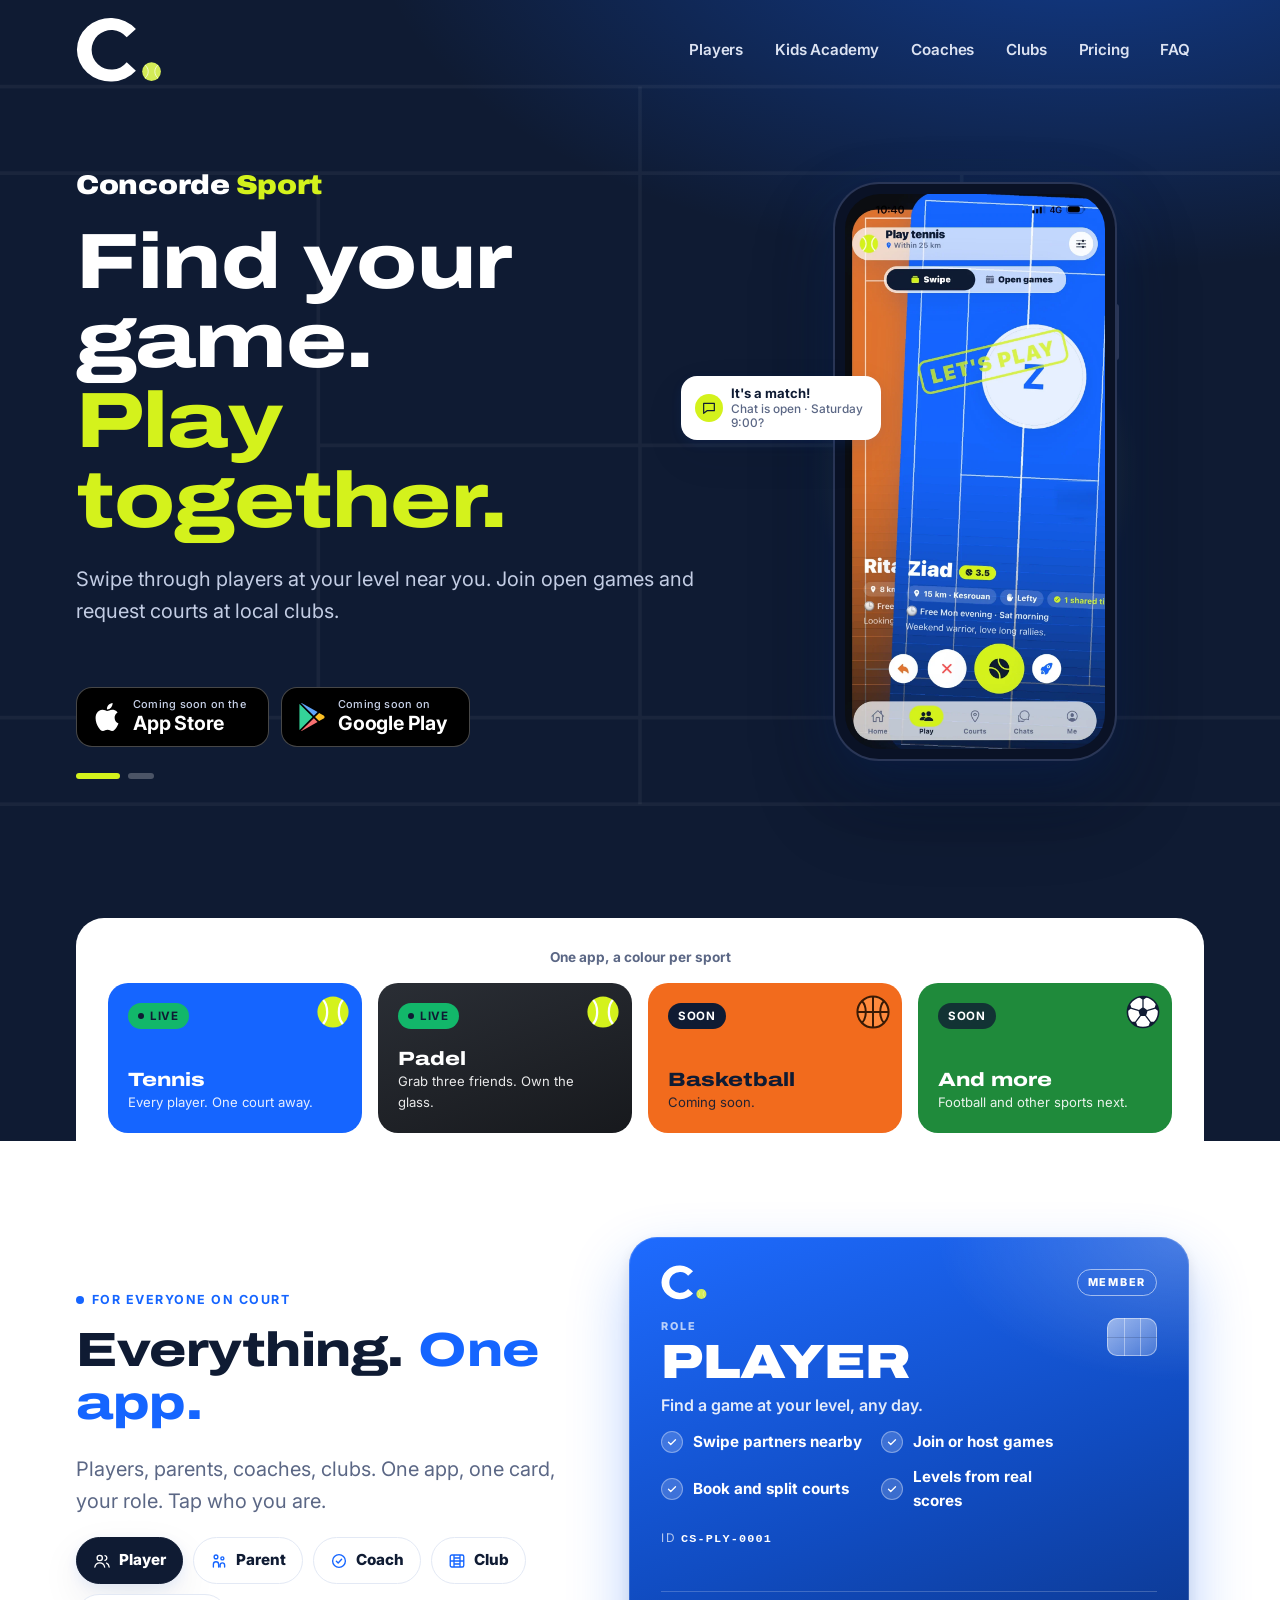
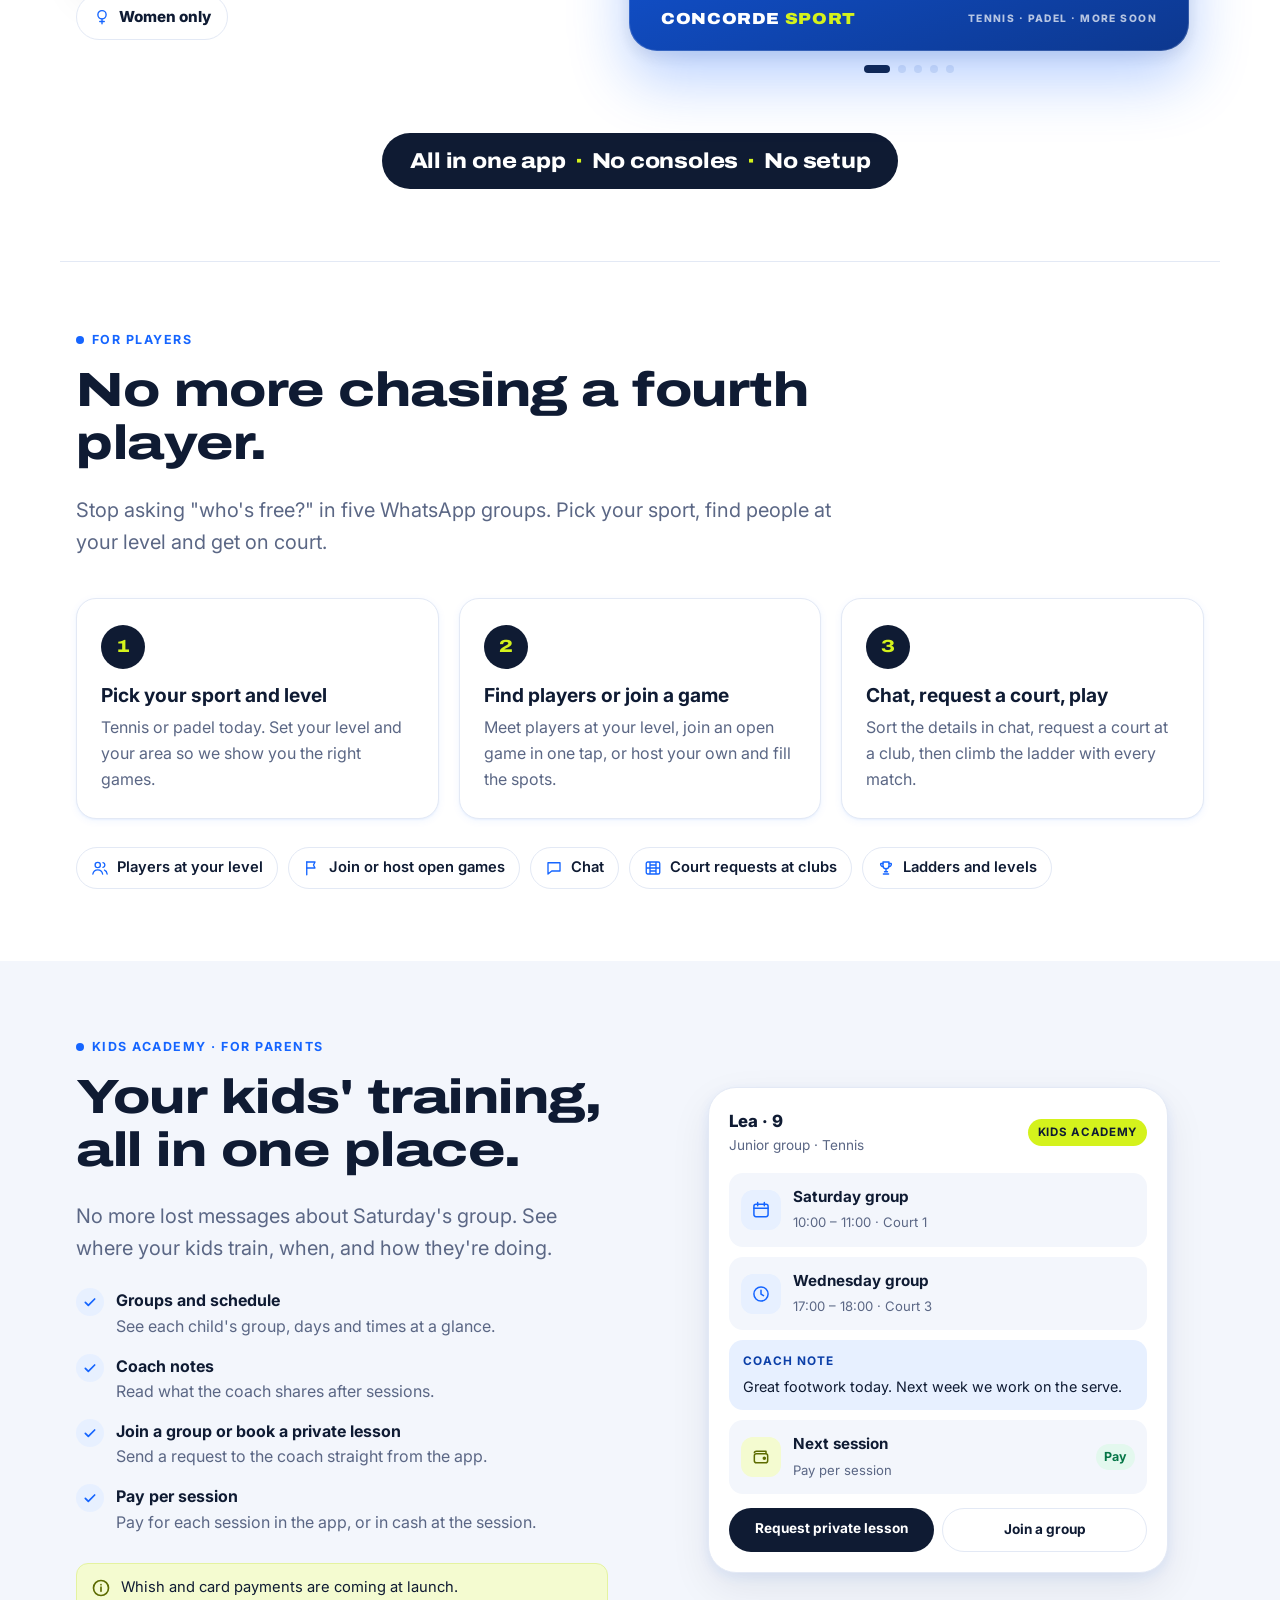
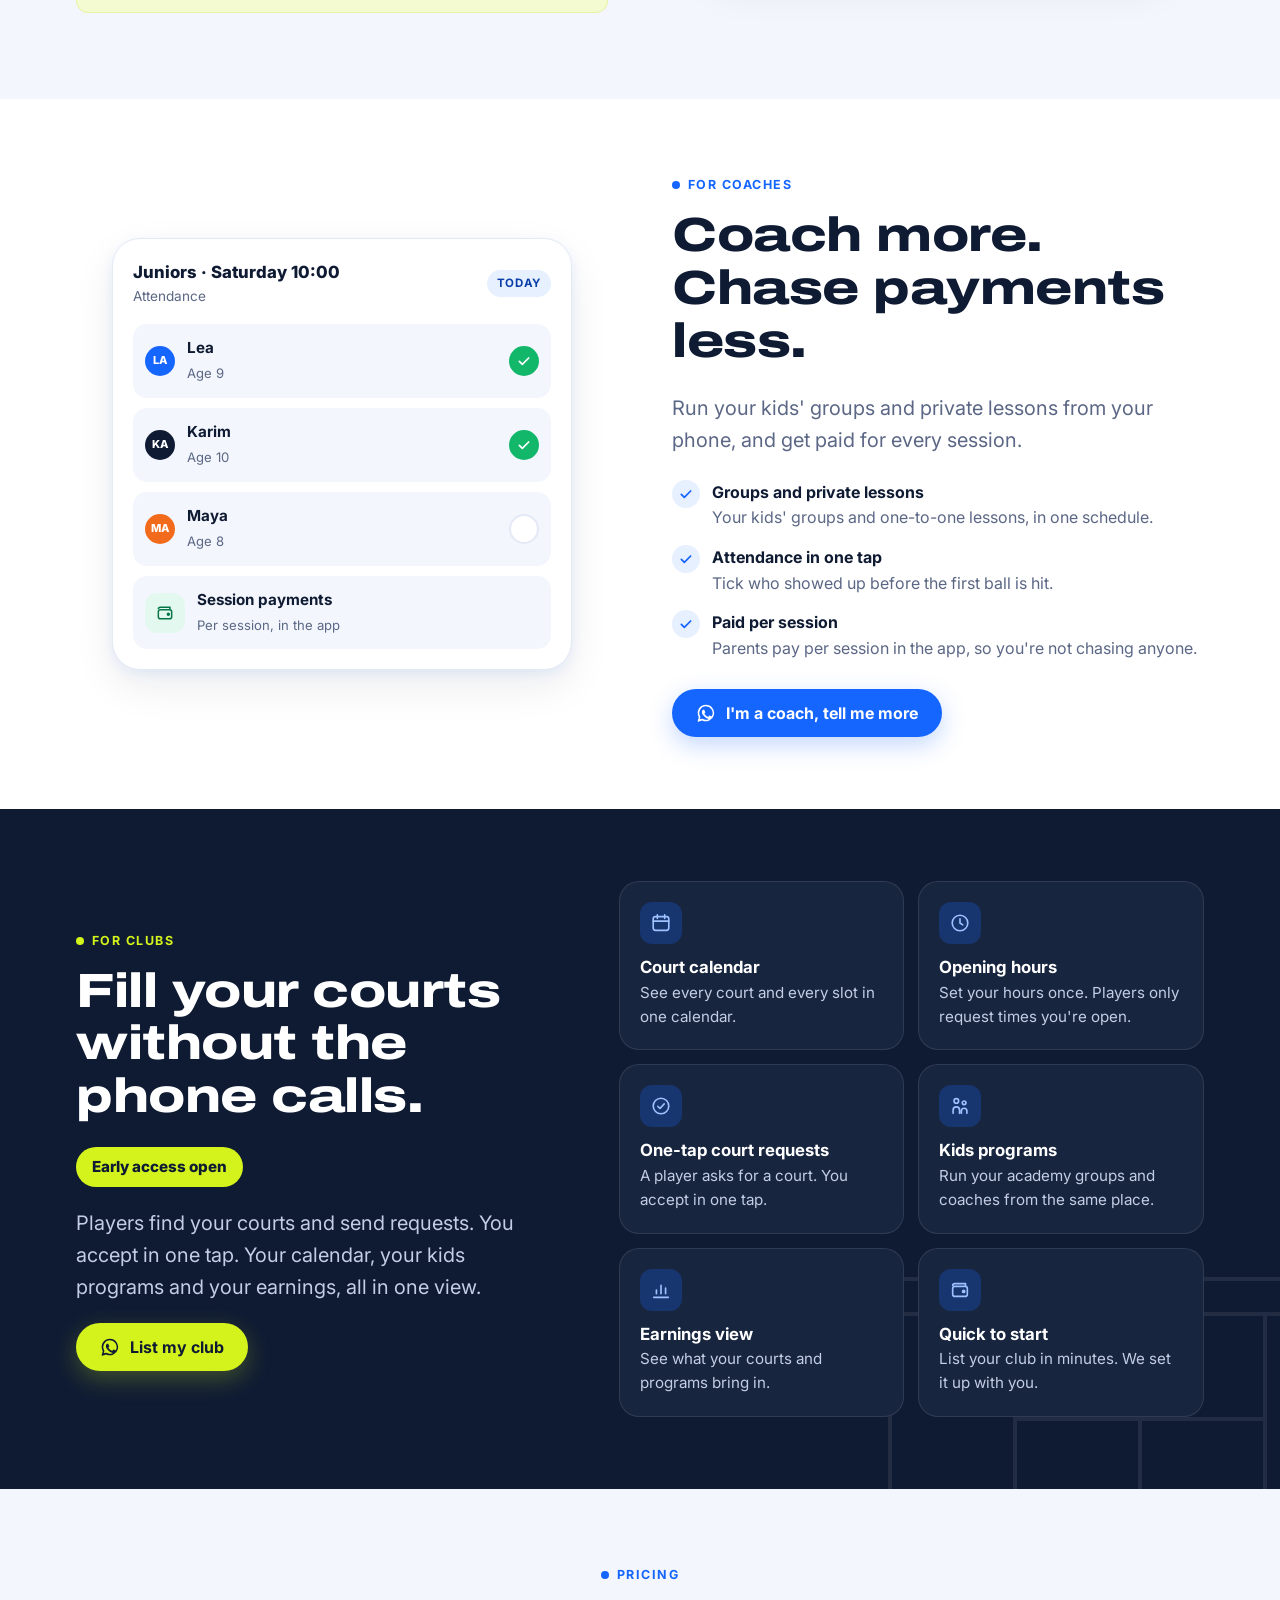
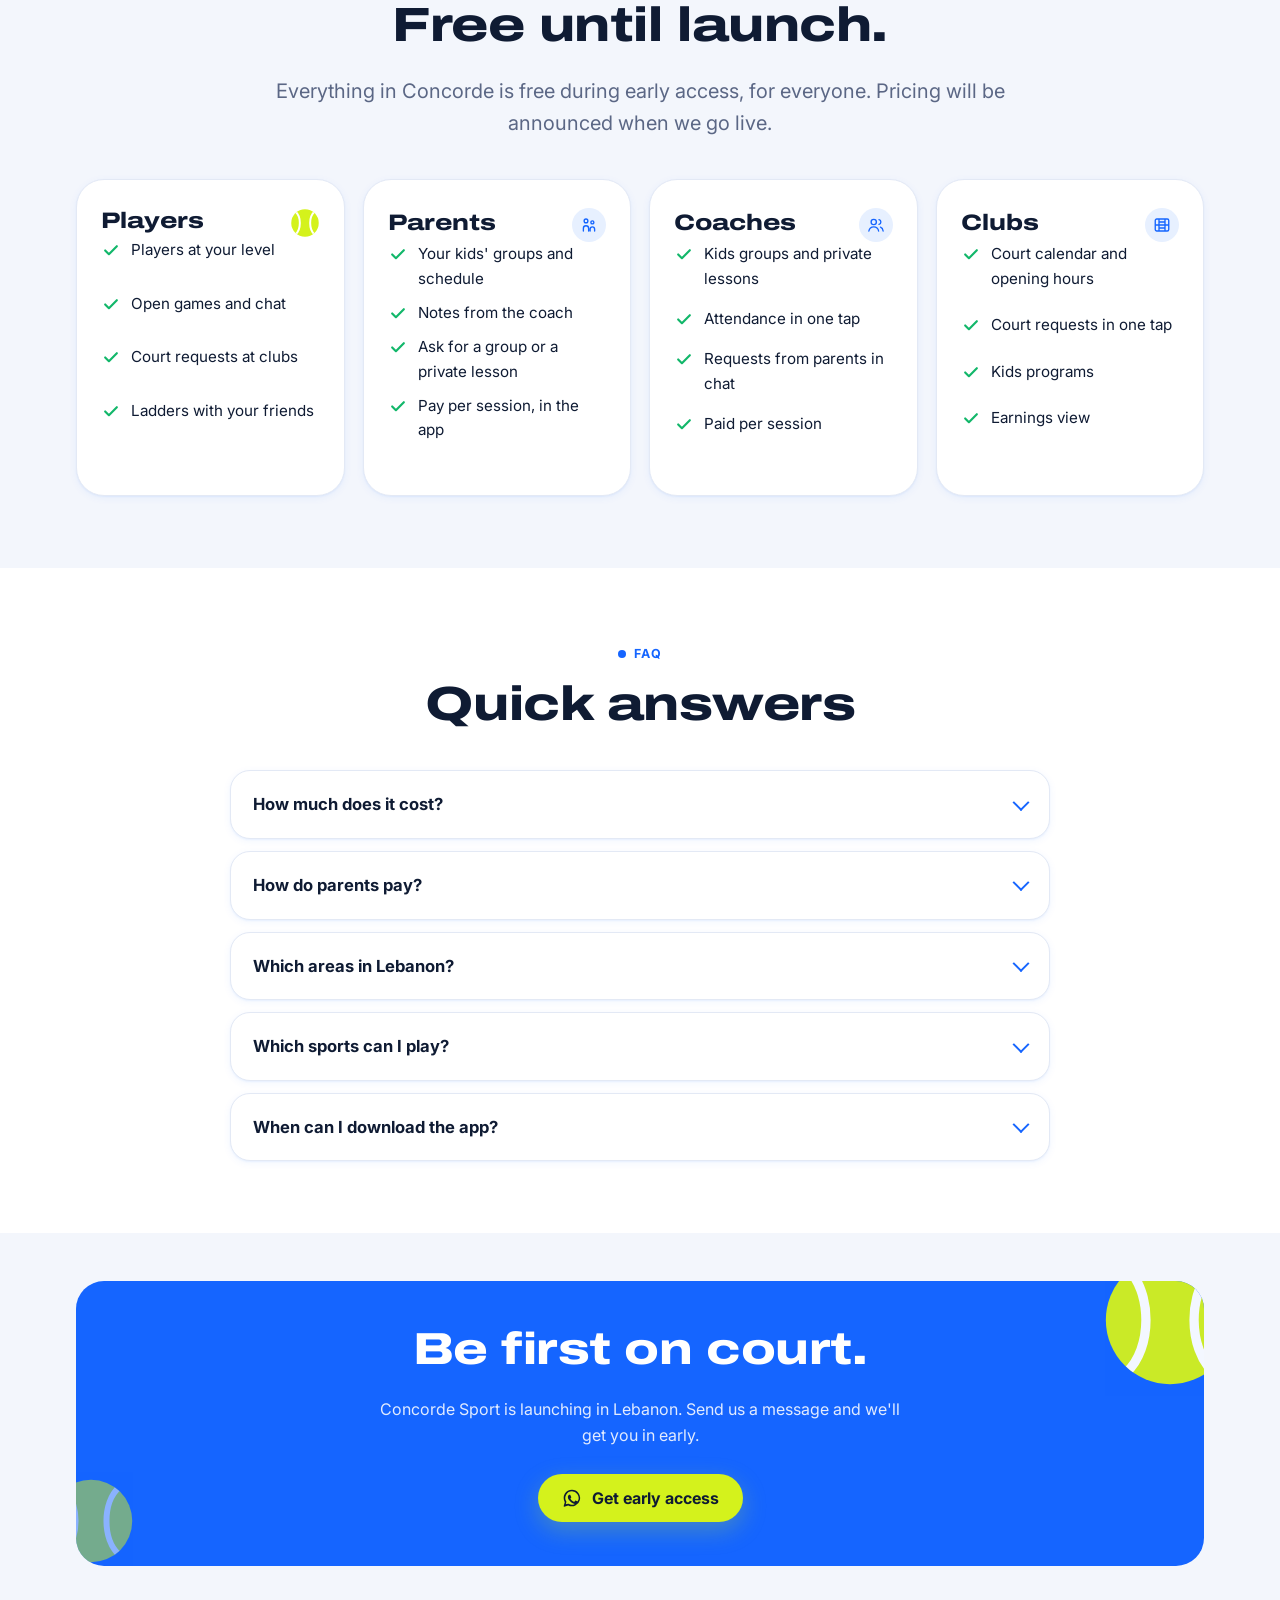
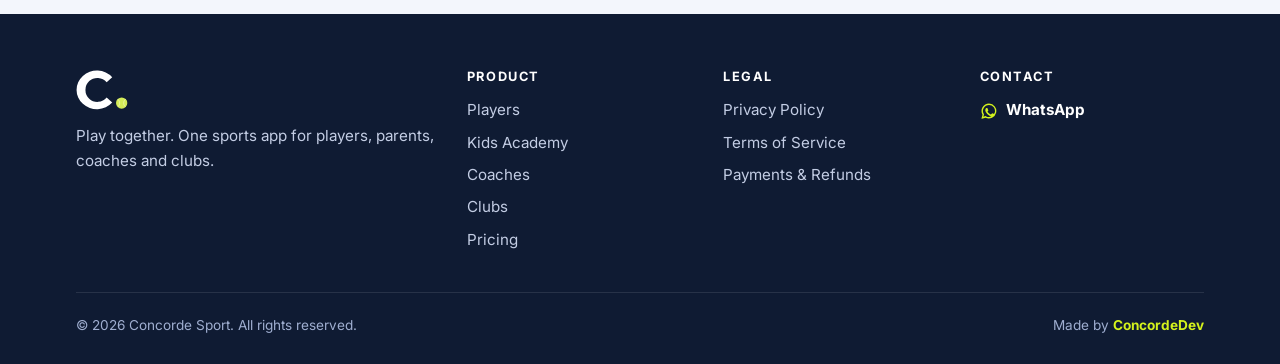
==== commit 5eaf4fcf: "ID card: no tap highlight (soft press instead), dots under the card, swipe hint on touch screens, ca" ====
--- a/index.html
+++ b/index.html
@@ -31,7 +31,7 @@
   <link rel="preconnect" href="https://fonts.googleapis.com">
   <link rel="preconnect" href="https://fonts.gstatic.com" crossorigin>
   <link rel="stylesheet" href="https://fonts.googleapis.com/css2?family=Archivo:wdth,wght@100..125,700..900&family=Inter:wght@400;500;600;700;800&display=swap">
-  <link rel="stylesheet" href="assets/css/styles.css?v=20261010">
+  <link rel="stylesheet" href="assets/css/styles.css?v=20261012">
   <script>document.documentElement.classList.add("js");</script>
   <!-- CONTACT EMAIL PLACEHOLDER: no public email yet. When ready, add it to the footer "Contact" list, e.g. hello@yourdomain -->
 </head>
@@ -273,6 +273,10 @@
               <span class="id-sports">TENNIS · PADEL · MORE SOON</span>
             </div>
           </div>
+          <div class="id-nav" aria-hidden="true">
+            <div class="id-dots" data-id-dots></div>
+            <p class="id-hint" data-id-hint><span class="hint-hand">👈</span> Swipe the card to change role</p>
+          </div>
         </div>
       </div>
       <div class="container"><p class="all-line reveal">All in one app <span aria-hidden="true">·</span> No consoles <span aria-hidden="true">·</span> No setup</p></div>
@@ -600,6 +604,6 @@
     </div>
   </footer>
 
-  <script src="assets/js/main.js?v=20261010" defer></script>
+  <script src="assets/js/main.js?v=20261012" defer></script>
 </body>
 </html>
--- a/assets/css/styles.css
+++ b/assets/css/styles.css
@@ -461,8 +461,12 @@
   display: inline-flex; align-items: center; gap: 8px; cursor: pointer;
   background: var(--white); color: var(--ink); border: 1.5px solid var(--line);
   border-radius: var(--r-pill); padding: 10px 16px; font-weight: 800; font-size: .95rem;
-  transition: background .25s ease, border-color .25s ease, color .25s ease, box-shadow .25s ease;
-}
+  transition: background .25s ease, border-color .25s ease, color .25s ease, box-shadow .25s ease, transform .15s ease;
+  -webkit-tap-highlight-color: transparent; /* no grey/blue box on tap: we show our own press */
+  -webkit-user-select: none; user-select: none; outline: none;
+}
+.id-tab:active { transform: scale(.95); }
+.id-tab:focus-visible { outline: 2px solid var(--court); outline-offset: 3px; }
 .id-tab svg { width: 18px; height: 18px; color: var(--court); transition: color .25s ease; }
 @media (hover: hover) { .id-tab:hover { border-color: var(--court); } }
 .id-tab[aria-selected="true"] { background: var(--ink); border-color: var(--ink); color: var(--white); box-shadow: var(--shadow-md); }
@@ -475,7 +479,7 @@
 }
 
 /* The card: portrait badge on phones, landscape card from tablets up. It never moves; only its content changes. */
-.id-stage { display: flex; justify-content: center; padding: 8px 0 24px; }
+.id-stage { display: flex; flex-direction: column; align-items: center; padding: 8px 0 24px; }
 .id-card {
   position: relative; width: min(340px, 100%); border-radius: 28px; padding: 26px 22px 18px;
   /* One colour per role (set by data-role); the light and the depth are layered on top, so the colour change cross-fades. */
@@ -532,8 +536,27 @@
 .id-bottom { display: flex; align-items: center; gap: 12px; border-top: 1px solid rgba(255, 255, 255, .2); padding-top: 14px; }
 .id-brand { font-family: var(--font-display); font-stretch: 112%; font-weight: 900; letter-spacing: .04em; font-size: 1rem; white-space: nowrap; }
 .id-brand span { color: var(--ball); }
-.id-sports { margin-left: auto; font-size: .64rem; font-weight: 800; letter-spacing: .14em; color: rgba(255, 255, 255, .7); text-align: right; }
-@media (prefers-reduced-motion: reduce) { .js .id-face, .js .id-face.is-active, .id-card { transition: none; transform: none; } }
+.id-sports { margin-left: auto; white-space: nowrap; font-size: .64rem; font-weight: 800; letter-spacing: .14em; color: rgba(255, 255, 255, .7); text-align: right; }
+/* Dots under the card: where you are, and a hint that the card swipes. */
+.id-card { -webkit-tap-highlight-color: transparent; touch-action: pan-y; }
+.id-nav { display: none; }
+.js .id-nav { display: flex; flex-direction: column; align-items: center; gap: 10px; margin-top: 14px; }
+.id-dots { display: flex; gap: 8px; }
+.id-dot {
+  width: 8px; height: 8px; padding: 0; border: 0; border-radius: 99px; background: var(--line); cursor: pointer;
+  transition: width .35s cubic-bezier(.2, .8, .2, 1), background .35s ease; -webkit-tap-highlight-color: transparent;
+}
+.id-dot[aria-current="true"] { width: 26px; background: var(--ink); }
+.id-hint { display: none; align-items: center; gap: 8px; font-size: .82rem; font-weight: 700; color: var(--muted); transition: opacity .4s ease; }
+.id-hint svg { width: 16px; height: 16px; }
+.id-hint .hint-hand { display: inline-block; animation: id-swipe 1.8s ease-in-out infinite; }
+@keyframes id-swipe { 0%, 100% { transform: translateX(0); } 50% { transform: translateX(-10px); } }
+@media (hover: none) { .id-hint { display: inline-flex; } }
+.id-hint.is-done { opacity: 0; }
+/* The card follows your finger a little while you swipe. */
+.id-card { will-change: transform; }
+.id-card.is-snapping { transition: background-color .7s ease, box-shadow .7s ease, transform .45s cubic-bezier(.2, .8, .2, 1); }
+@media (prefers-reduced-motion: reduce) { .js .id-face, .js .id-face.is-active, .id-card { transition: none; transform: none; } .id-hint .hint-hand { animation: none; } }
 /* Phones: smaller pills, a compact card, no chip. */
 @media (max-width: 599px) {
   .id-tab { padding: 7px 12px; font-size: .84rem; gap: 6px; border-width: 1.5px; }
@@ -551,7 +574,7 @@
   .id-code { margin-top: 10px; font-size: .68rem; }
   .id-bottom { padding-top: 10px; }
   .id-brand { font-size: .86rem; }
-  .id-sports { font-size: .58rem; letter-spacing: .1em; }
+  .id-sports { font-size: .5rem; letter-spacing: .08em; }
   .everything-inner { gap: 20px; }
 }
 
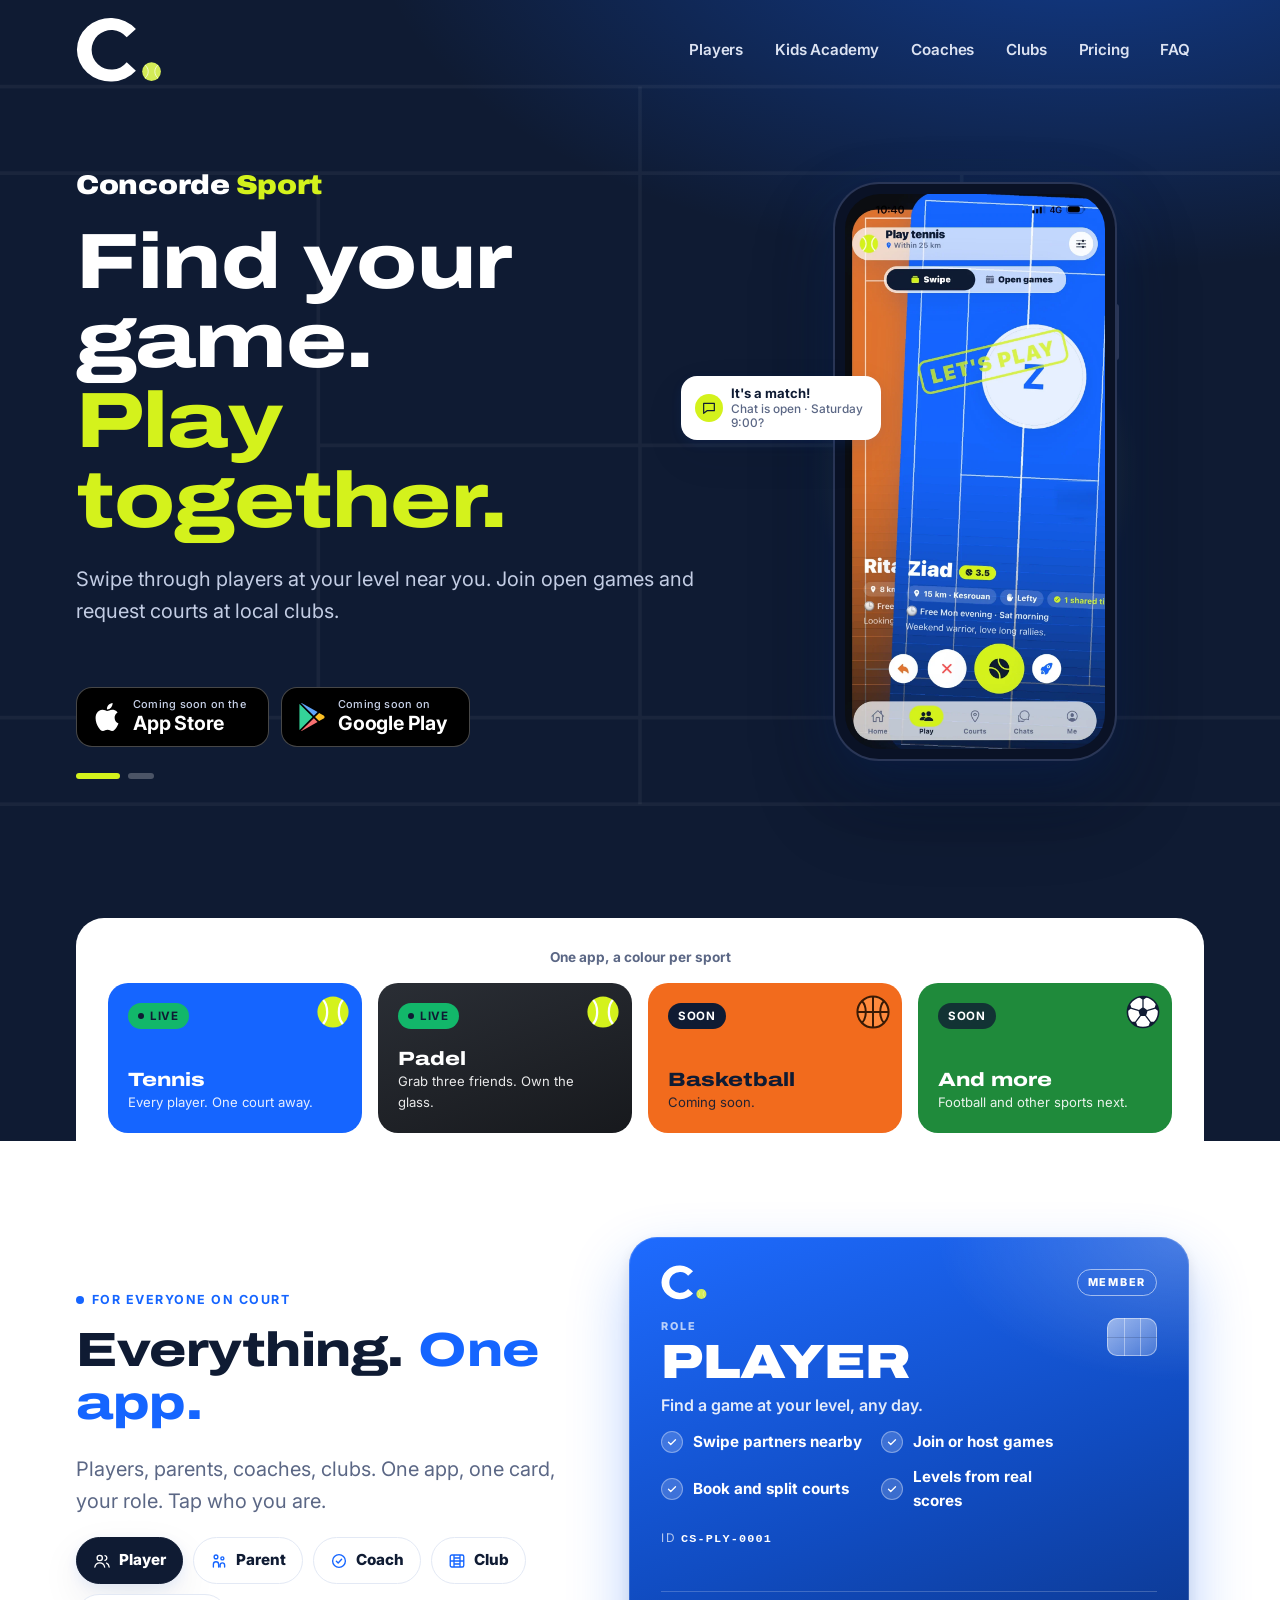
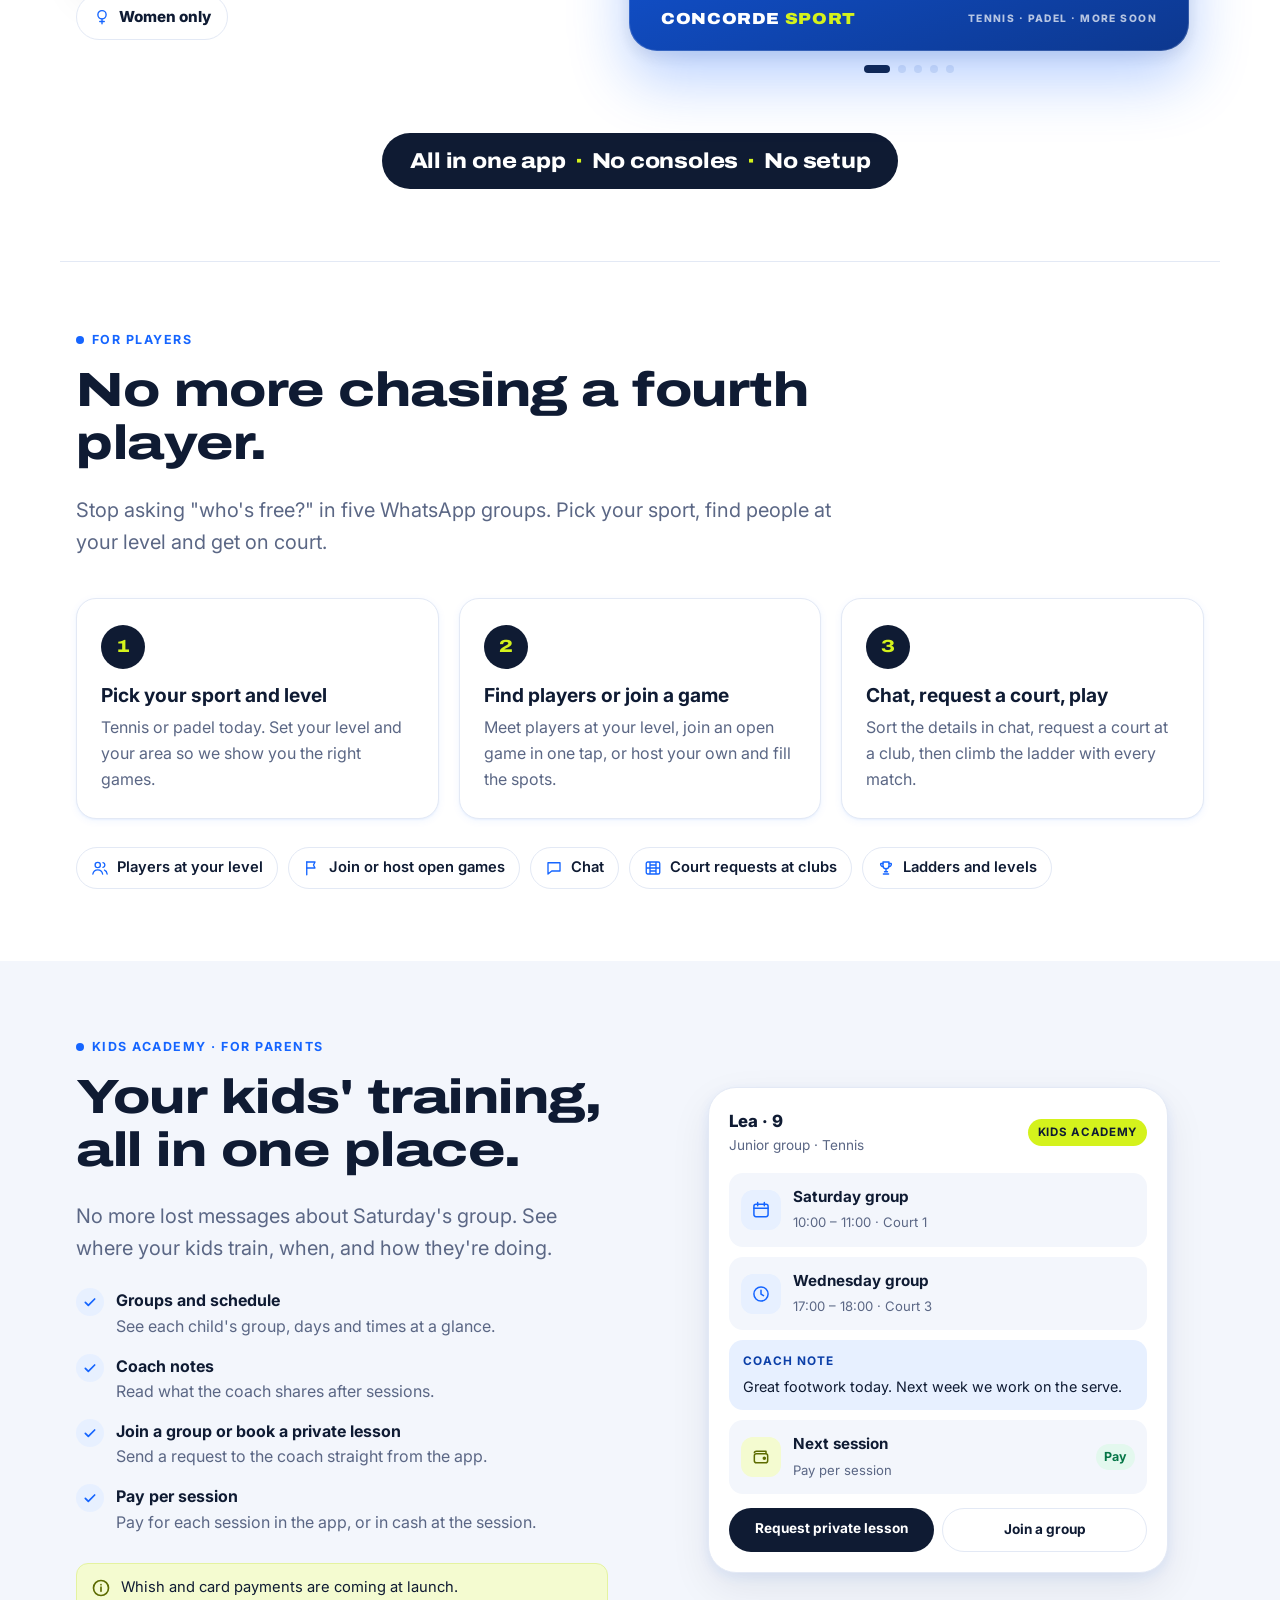
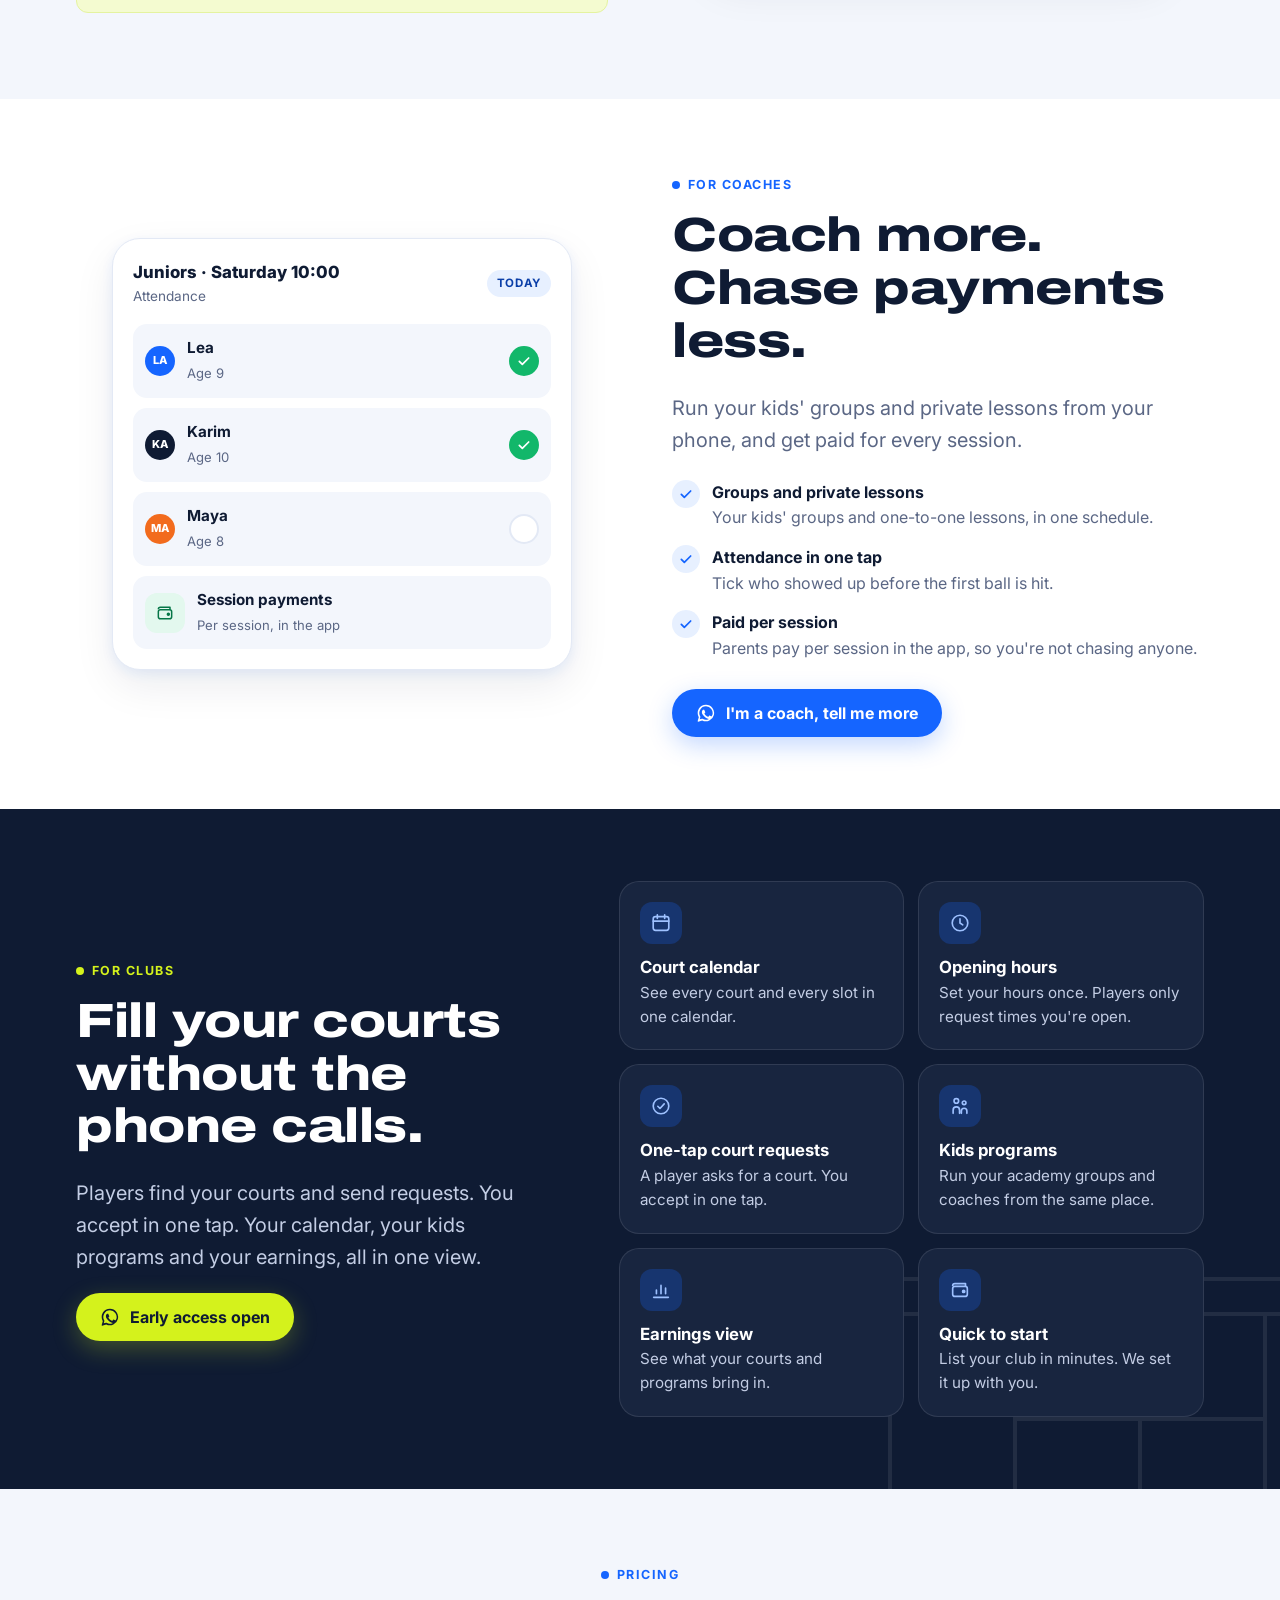
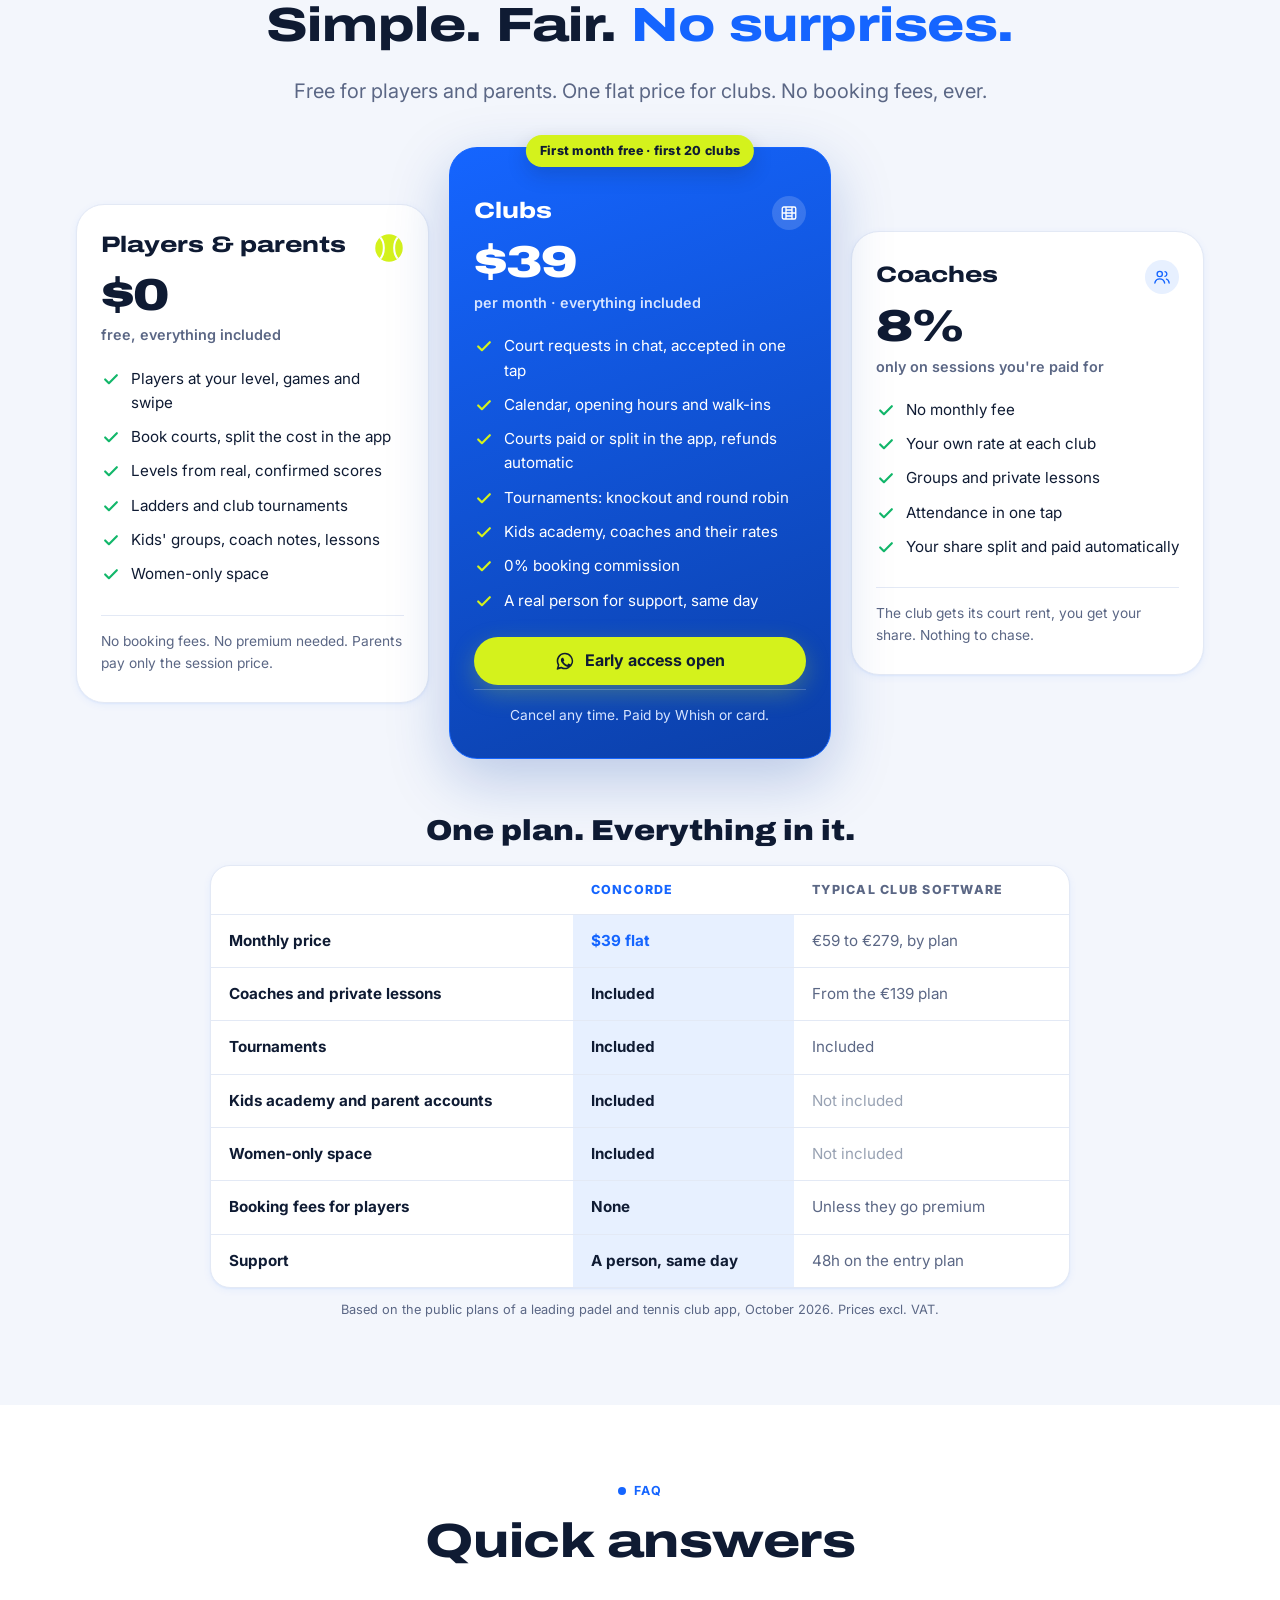
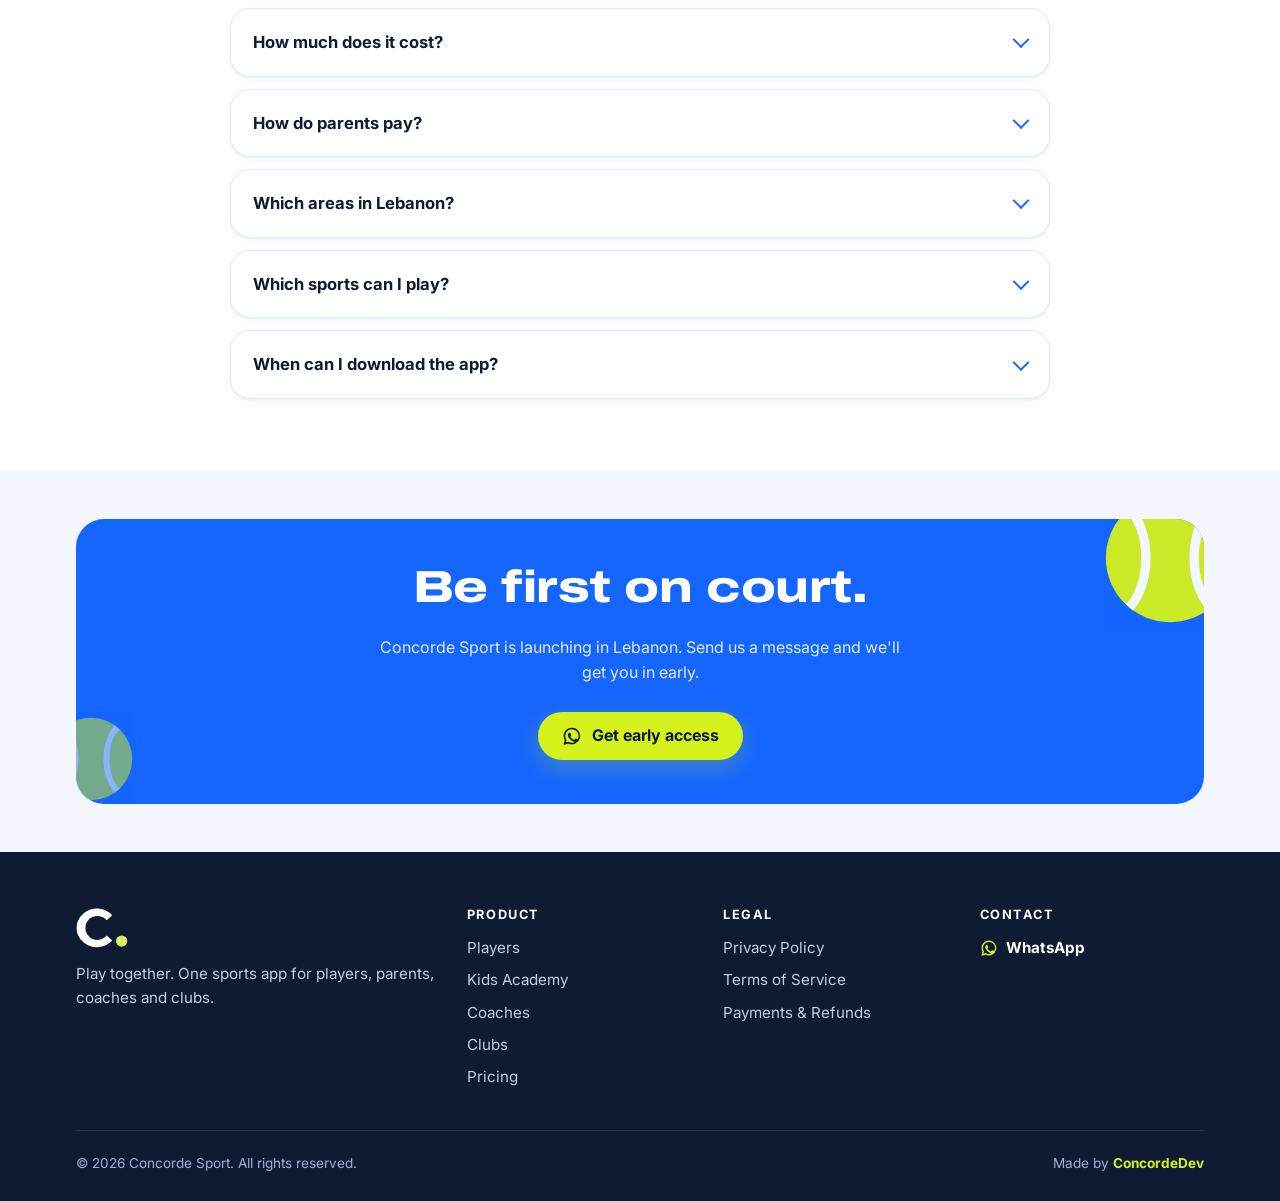
==== commit 27da897e: "Pricing live: players & parents free, clubs $39/month all-in (first month free for the first 20), co" ====
--- a/index.html
+++ b/index.html
@@ -31,7 +31,7 @@
   <link rel="preconnect" href="https://fonts.googleapis.com">
   <link rel="preconnect" href="https://fonts.gstatic.com" crossorigin>
   <link rel="stylesheet" href="https://fonts.googleapis.com/css2?family=Archivo:wdth,wght@100..125,700..900&family=Inter:wght@400;500;600;700;800&display=swap">
-  <link rel="stylesheet" href="assets/css/styles.css?v=20261012">
+  <link rel="stylesheet" href="assets/css/styles.css?v=20261014">
   <script>document.documentElement.classList.add("js");</script>
   <!-- CONTACT EMAIL PLACEHOLDER: no public email yet. When ready, add it to the footer "Contact" list, e.g. hello@yourdomain -->
 </head>
@@ -422,11 +422,10 @@
         <div class="reveal">
           <p class="eyebrow">For clubs</p>
           <h2 id="clubs-title" class="display h2">Fill your courts without the phone calls.</h2>
-          <span class="free-tag">Early access open</span>
           <p class="lead">Players find your courts and send requests. You accept in one tap. Your calendar, your kids programs and your earnings, all in one view.</p>
           <a class="btn btn--ball" href="https://wa.me/96176370727?text=Hi%20Concorde!%20I%20run%20a%20club%20and%20I%27d%20like%20to%20join." target="_blank" rel="noopener">
             <svg aria-hidden="true"><use href="#i-chat"/></svg>
-            List my club
+            Early access open
           </a>
         </div>
         <ul class="club-grid">
@@ -469,50 +468,73 @@
       <div class="container">
         <div class="section-head section-head--center reveal">
           <p class="eyebrow">Pricing</p>
-          <h2 id="pricing-title" class="display h2">Free until launch.</h2>
-          <p class="lead">Everything in Concorde is free during early access, for everyone. Pricing will be announced when we go live.</p>
-        </div>
-        <div class="plans plans--4">
+          <h2 id="pricing-title" class="display h2">Simple. Fair. <span class="accent">No surprises.</span></h2>
+          <p class="lead">Free for players and parents. One flat price for clubs. No booking fees, ever.</p>
+        </div>
+        <div class="plans plans--3">
           <article class="plan reveal">
-            <div class="plan-top"><h3>Players</h3><svg class="plan-ball" aria-hidden="true"><use href="#ball-tennis"/></svg></div>
+            <div class="plan-top"><h3>Players &amp; parents</h3><svg class="plan-ball" aria-hidden="true"><use href="#ball-tennis"/></svg></div>
+            <p class="plan-price"><b>$0</b><span>free, everything included</span></p>
             <ul>
-              <li><svg aria-hidden="true"><use href="#i-check"/></svg>Players at your level</li>
-              <li><svg aria-hidden="true"><use href="#i-check"/></svg>Open games and chat</li>
-              <li><svg aria-hidden="true"><use href="#i-check"/></svg>Court requests at clubs</li>
-              <li><svg aria-hidden="true"><use href="#i-check"/></svg>Ladders with your friends</li>
+              <li><svg aria-hidden="true"><use href="#i-check"/></svg>Players at your level, games and swipe</li>
+              <li><svg aria-hidden="true"><use href="#i-check"/></svg>Book courts, split the cost in the app</li>
+              <li><svg aria-hidden="true"><use href="#i-check"/></svg>Levels from real, confirmed scores</li>
+              <li><svg aria-hidden="true"><use href="#i-check"/></svg>Ladders and club tournaments</li>
+              <li><svg aria-hidden="true"><use href="#i-check"/></svg>Kids' groups, coach notes, lessons</li>
+              <li><svg aria-hidden="true"><use href="#i-check"/></svg>Women-only space</li>
             </ul>
+            <p class="plan-note">No booking fees. No premium needed. Parents pay only the session price.</p>
           </article>
-          <article class="plan reveal reveal-d1">
-            <div class="plan-top"><h3>Parents</h3><span class="ic-badge"><svg aria-hidden="true"><use href="#i-kids"/></svg></span></div>
+          <article class="plan plan--pro plan--hero reveal reveal-d1">
+            <span class="plan-flag">First month free · first 20 clubs</span>
+            <div class="plan-top"><h3>Clubs</h3><span class="ic-badge ic-badge--light"><svg aria-hidden="true"><use href="#i-court"/></svg></span></div>
+            <p class="plan-price"><b>$39</b><span>per month · everything included</span></p>
             <ul>
-              <li><svg aria-hidden="true"><use href="#i-check"/></svg>Your kids' groups and schedule</li>
-              <li><svg aria-hidden="true"><use href="#i-check"/></svg>Notes from the coach</li>
-              <li><svg aria-hidden="true"><use href="#i-check"/></svg>Ask for a group or a private lesson</li>
-              <li><svg aria-hidden="true"><use href="#i-check"/></svg>Pay per session, in the app</li>
+              <li><svg aria-hidden="true"><use href="#i-check"/></svg>Court requests in chat, accepted in one tap</li>
+              <li><svg aria-hidden="true"><use href="#i-check"/></svg>Calendar, opening hours and walk-ins</li>
+              <li><svg aria-hidden="true"><use href="#i-check"/></svg>Courts paid or split in the app, refunds automatic</li>
+              <li><svg aria-hidden="true"><use href="#i-check"/></svg>Tournaments: knockout and round robin</li>
+              <li><svg aria-hidden="true"><use href="#i-check"/></svg>Kids academy, coaches and their rates</li>
+              <li><svg aria-hidden="true"><use href="#i-check"/></svg>0% booking commission</li>
+              <li><svg aria-hidden="true"><use href="#i-check"/></svg>A real person for support, same day</li>
             </ul>
+            <a class="btn btn--ball" href="https://wa.me/96176370727?text=Hi%20Concorde!%20I%20run%20a%20club%20and%20I%27d%20like%20to%20join." target="_blank" rel="noopener"><svg aria-hidden="true"><use href="#i-chat"/></svg>Early access open</a>
+            <p class="plan-note plan-note--light">Cancel any time. Paid by Whish or card.</p>
           </article>
           <article class="plan reveal reveal-d2">
             <div class="plan-top"><h3>Coaches</h3><span class="ic-badge"><svg aria-hidden="true"><use href="#i-users"/></svg></span></div>
+            <p class="plan-price"><b>8%</b><span>only on sessions you're paid for</span></p>
             <ul>
-              <li><svg aria-hidden="true"><use href="#i-check"/></svg>Kids groups and private lessons</li>
+              <li><svg aria-hidden="true"><use href="#i-check"/></svg>No monthly fee</li>
+              <li><svg aria-hidden="true"><use href="#i-check"/></svg>Your own rate at each club</li>
+              <li><svg aria-hidden="true"><use href="#i-check"/></svg>Groups and private lessons</li>
               <li><svg aria-hidden="true"><use href="#i-check"/></svg>Attendance in one tap</li>
-              <li><svg aria-hidden="true"><use href="#i-check"/></svg>Requests from parents in chat</li>
-              <li><svg aria-hidden="true"><use href="#i-check"/></svg>Paid per session</li>
+              <li><svg aria-hidden="true"><use href="#i-check"/></svg>Your share split and paid automatically</li>
             </ul>
+            <p class="plan-note">The club gets its court rent, you get your share. Nothing to chase.</p>
           </article>
-          <article class="plan reveal reveal-d3">
-            <div class="plan-top"><h3>Clubs</h3><span class="ic-badge"><svg aria-hidden="true"><use href="#i-court"/></svg></span></div>
-            <ul>
-              <li><svg aria-hidden="true"><use href="#i-check"/></svg>Court calendar and opening hours</li>
-              <li><svg aria-hidden="true"><use href="#i-check"/></svg>Court requests in one tap</li>
-              <li><svg aria-hidden="true"><use href="#i-check"/></svg>Kids programs</li>
-              <li><svg aria-hidden="true"><use href="#i-check"/></svg>Earnings view</li>
-            </ul>
-          </article>
-        </div>
-      </div>
-    </section>
-
+        </div>
+
+        <div class="compare reveal">
+          <h3 class="compare-title">One plan. Everything in it.</h3>
+          <div class="compare-scroll">
+            <table>
+              <thead><tr><th scope="col"><span class="visually-hidden">Feature</span></th><th scope="col" class="us">Concorde</th><th scope="col">Typical club software</th></tr></thead>
+              <tbody>
+                <tr><th scope="row">Monthly price</th><td class="us"><b>$39 flat</b></td><td>€59 to €279, by plan</td></tr>
+                <tr><th scope="row">Coaches and private lessons</th><td class="us">Included</td><td>From the €139 plan</td></tr>
+                <tr><th scope="row">Tournaments</th><td class="us">Included</td><td>Included</td></tr>
+                <tr><th scope="row">Kids academy and parent accounts</th><td class="us">Included</td><td class="no">Not included</td></tr>
+                <tr><th scope="row">Women-only space</th><td class="us">Included</td><td class="no">Not included</td></tr>
+                <tr><th scope="row">Booking fees for players</th><td class="us">None</td><td>Unless they go premium</td></tr>
+                <tr><th scope="row">Support</th><td class="us">A person, same day</td><td>48h on the entry plan</td></tr>
+              </tbody>
+            </table>
+          </div>
+          <p class="compare-note">Based on the public plans of a leading padel and tennis club app, October 2026. Prices excl. VAT.</p>
+        </div>
+      </div>
+    </section>
     <!-- ============ FAQ ============ -->
     <section class="section section--white" id="faq" aria-labelledby="faq-title">
       <div class="container">
@@ -523,11 +545,11 @@
         <div class="faq">
           <details class="reveal">
             <summary>How much does it cost?</summary>
-            <div class="answer"><p>Nothing during early access, for players, parents, coaches and clubs. Pricing will be announced when we launch, before anything is charged.</p></div>
+            <div class="answer"><p>Players and parents: free, with no booking fees. Clubs: one flat plan at $39 a month with everything included, and the first month free for the first 20 clubs. Coaches: no monthly fee, 8% only on sessions they're paid for.</p></div>
           </details>
           <details class="reveal">
             <summary>How do parents pay?</summary>
-            <div class="answer"><p>Per session, inside the app. Whish and card payments are coming at launch. Card details are handled by the payment provider, never stored by Concorde.</p></div>
+            <div class="answer"><p>Per session, in the app by Whish or card, or in cash at the session. Card details are handled by the payment provider, never stored by Concorde.</p></div>
           </details>
           <details class="reveal">
             <summary>Which areas in Lebanon?</summary>
@@ -604,6 +626,6 @@
     </div>
   </footer>
 
-  <script src="assets/js/main.js?v=20261012" defer></script>
+  <script src="assets/js/main.js?v=20261014" defer></script>
 </body>
 </html>
--- a/assets/css/styles.css
+++ b/assets/css/styles.css
@@ -732,6 +732,43 @@
 .plan--pro li svg { color: var(--ball); }
 .plan-top { display: flex; align-items: center; justify-content: space-between; gap: 10px; }
 
+#pricing .h2 .accent { color: var(--court); }
+/* Pricing: three plans, the club plan in the middle stands out, then one comparison table. */
+@media (min-width: 900px) { .plans--3 { grid-template-columns: 1fr 1.08fr 1fr; align-items: center; } }
+.plan-price { display: flex; flex-direction: column; margin: 10px 0 20px; }
+.plan-price b { font-family: var(--font-display); font-stretch: 125%; font-weight: 900; font-size: 2.8rem; line-height: 1; letter-spacing: -.02em; }
+.plan-price span { color: var(--muted); font-size: .9rem; font-weight: 600; margin-top: 6px; }
+.plan--pro .plan-price span { color: #D6E4FF; }
+.plan-note { margin: 4px 0 0; padding-top: 14px; border-top: 1px solid var(--line); font-size: .86rem; color: var(--muted); }
+.plan-note--light { border-top-color: rgba(255, 255, 255, .2); color: #D6E4FF; text-align: center; }
+.plan--hero { position: relative; padding-top: 40px; background: linear-gradient(160deg, var(--court) 0%, var(--court-deep) 100%); }
+@media (min-width: 900px) { .plan--hero { padding-top: 48px; padding-bottom: 32px; } }
+.plan--hero .btn { margin-top: 0; justify-content: center; }
+.plan--hero .ic-badge--light { background: rgba(255, 255, 255, .16); color: var(--white); }
+.plan-flag {
+  position: absolute; top: -13px; left: 50%; transform: translateX(-50%); white-space: nowrap;
+  background: var(--ball); color: var(--ink); font-weight: 800; font-size: .78rem; letter-spacing: .02em;
+  padding: 6px 14px; border-radius: var(--r-pill); box-shadow: 0 8px 20px rgba(15, 27, 51, .18);
+}
+
+.compare { max-width: 860px; margin: 56px auto 0; }
+.compare-title { text-align: center; font-family: var(--font-display); font-stretch: 112%; font-weight: 900; font-size: clamp(1.3rem, 1rem + 1.2vw, 1.8rem); margin-bottom: 18px; }
+.compare-scroll { overflow-x: auto; border-radius: var(--r-md); border: 1px solid var(--line); background: var(--white); box-shadow: var(--shadow-sm); }
+.compare table { width: 100%; border-collapse: collapse; font-size: .95rem; min-width: 520px; }
+.compare th, .compare td { padding: 14px 18px; text-align: left; border-bottom: 1px solid var(--line); vertical-align: middle; }
+.compare tbody tr:last-child th, .compare tbody tr:last-child td { border-bottom: 0; }
+.compare thead th { font-size: .78rem; letter-spacing: .1em; text-transform: uppercase; color: var(--muted); font-weight: 800; }
+.compare thead th.us { color: var(--court); }
+.compare tbody th { font-weight: 700; color: var(--ink); }
+.compare td { color: var(--muted); }
+.compare td.us { color: var(--ink); font-weight: 700; background: var(--court-soft); }
+.compare td.us b { color: var(--court); }
+.compare td.no { color: #98A2B3; }
+.compare-note { text-align: center; font-size: .8rem; color: var(--muted); margin-top: 12px; }
+@media (max-width: 599px) {
+  .compare th, .compare td { padding: 12px 12px; font-size: .86rem; }
+  .compare table { min-width: 0; }
+}
 /* ---------- FAQ ---------- */
 .faq { max-width: 820px; margin: 0 auto; display: grid; gap: 12px; }
 .faq details {
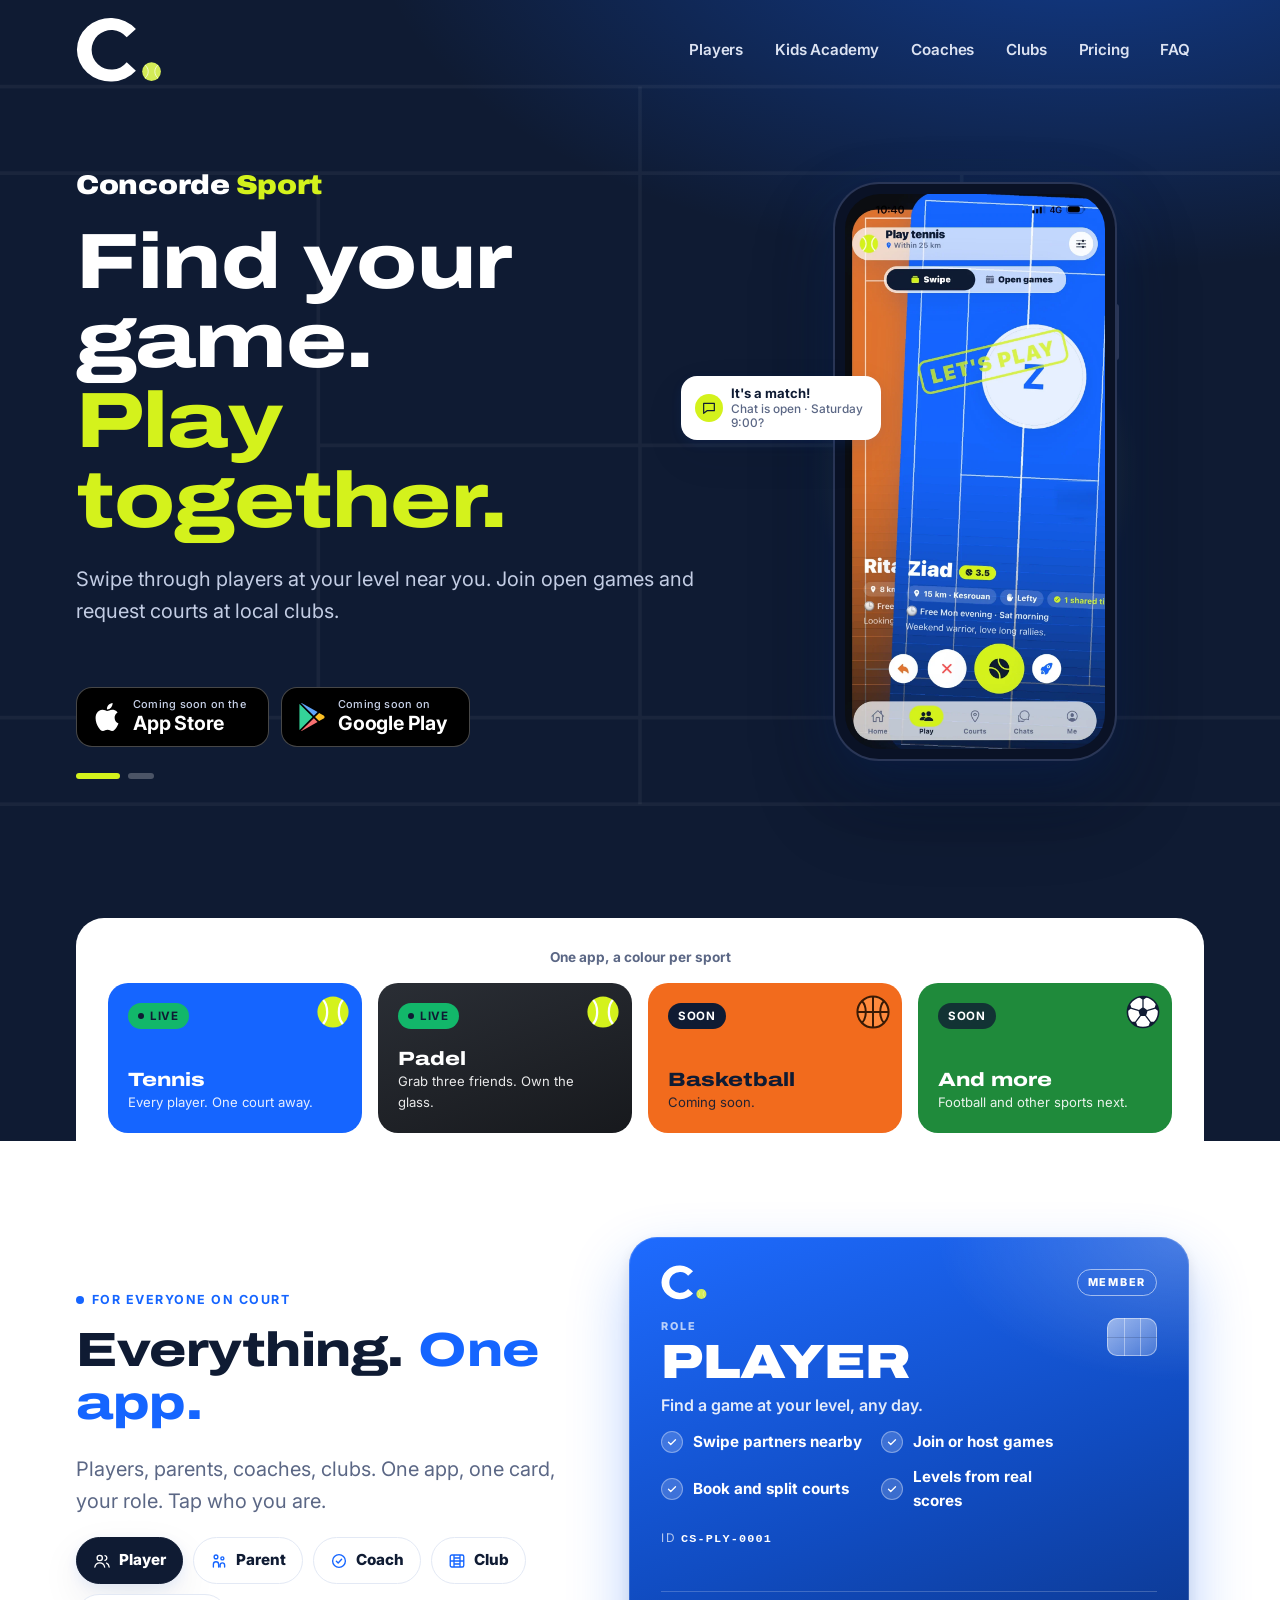
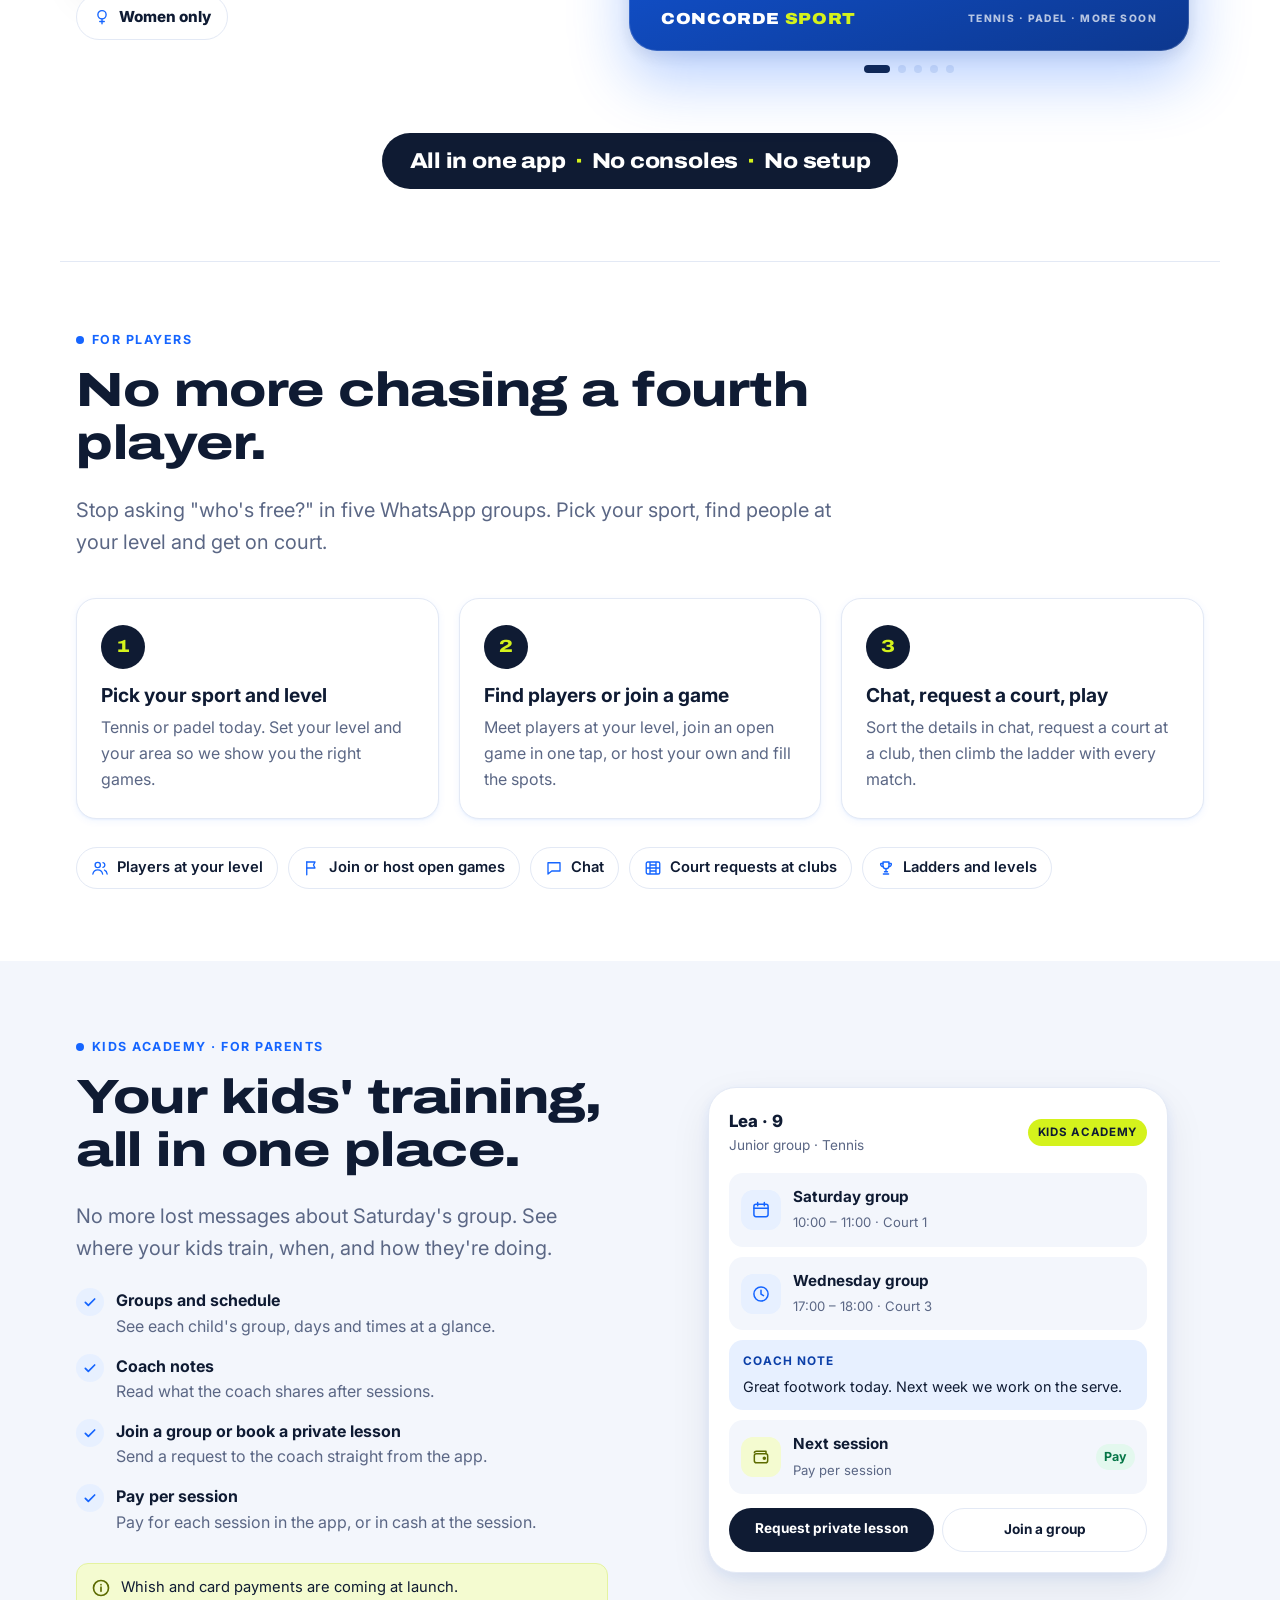
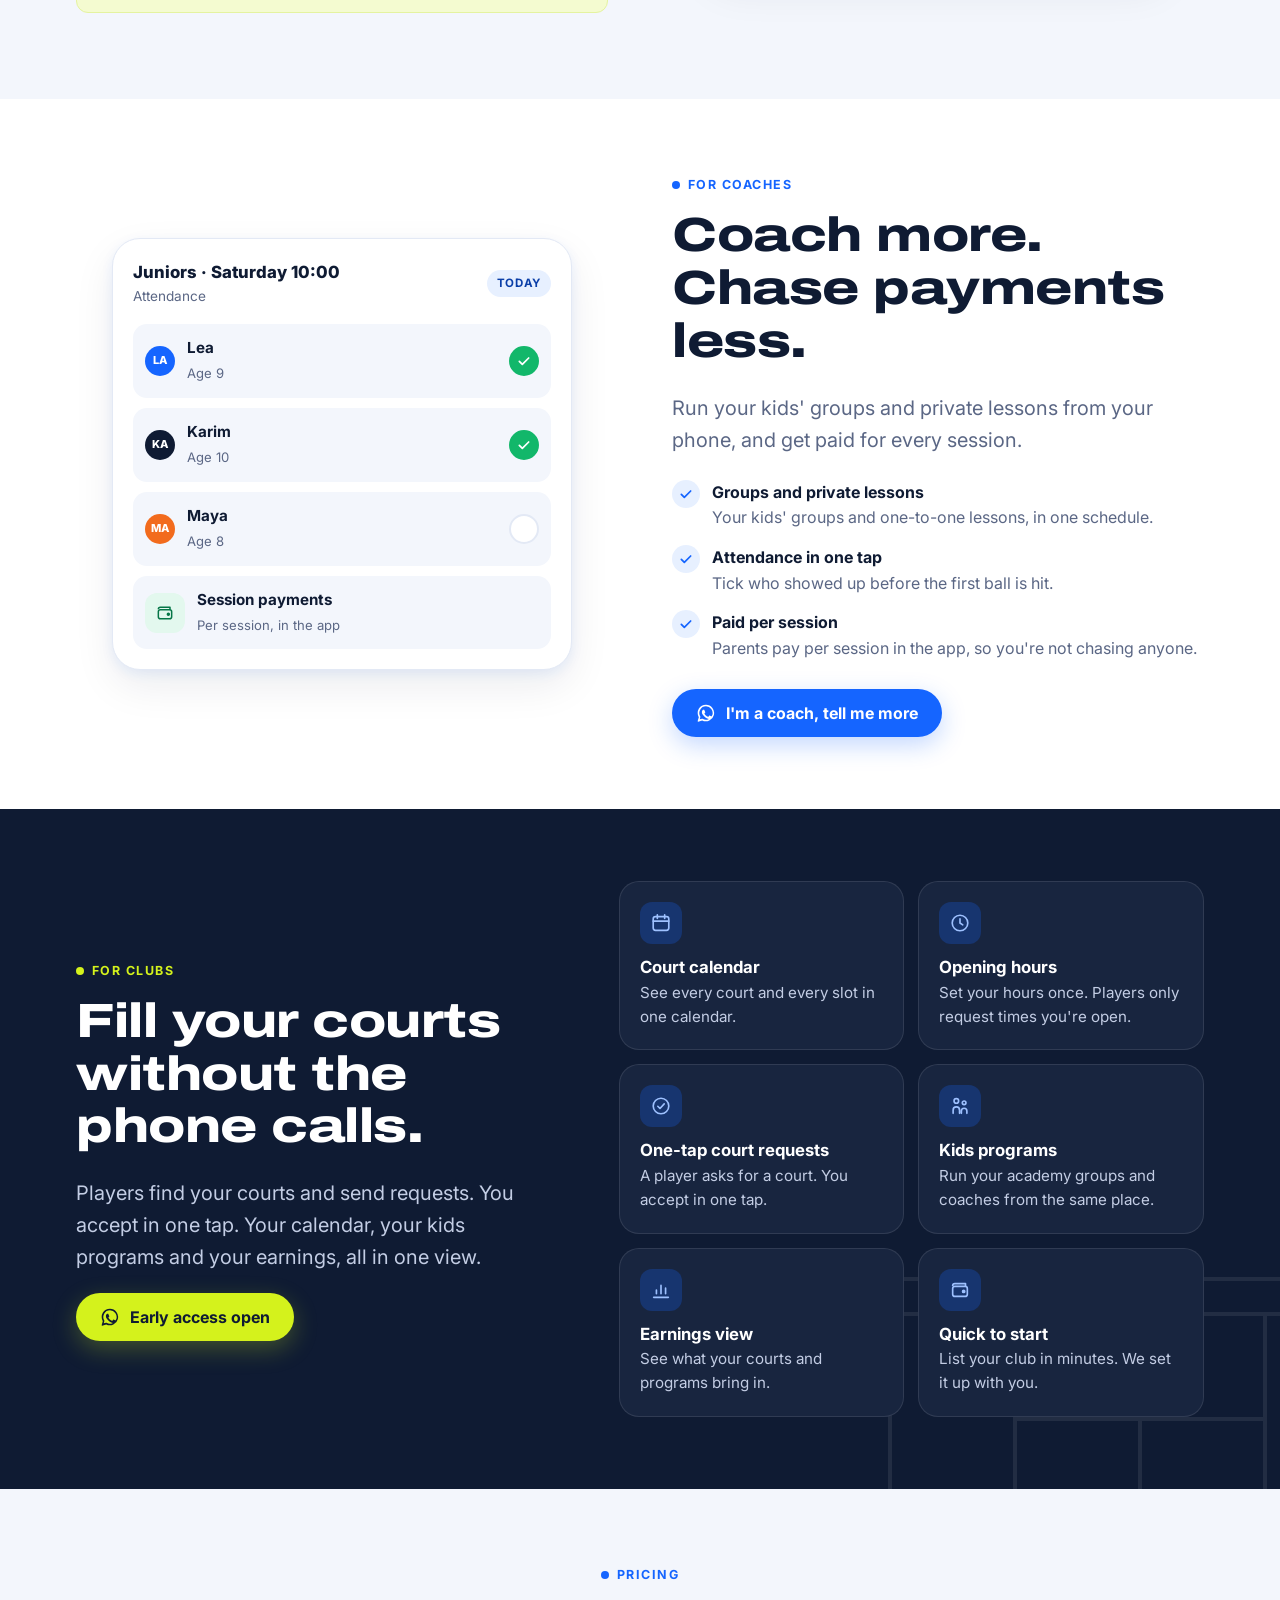
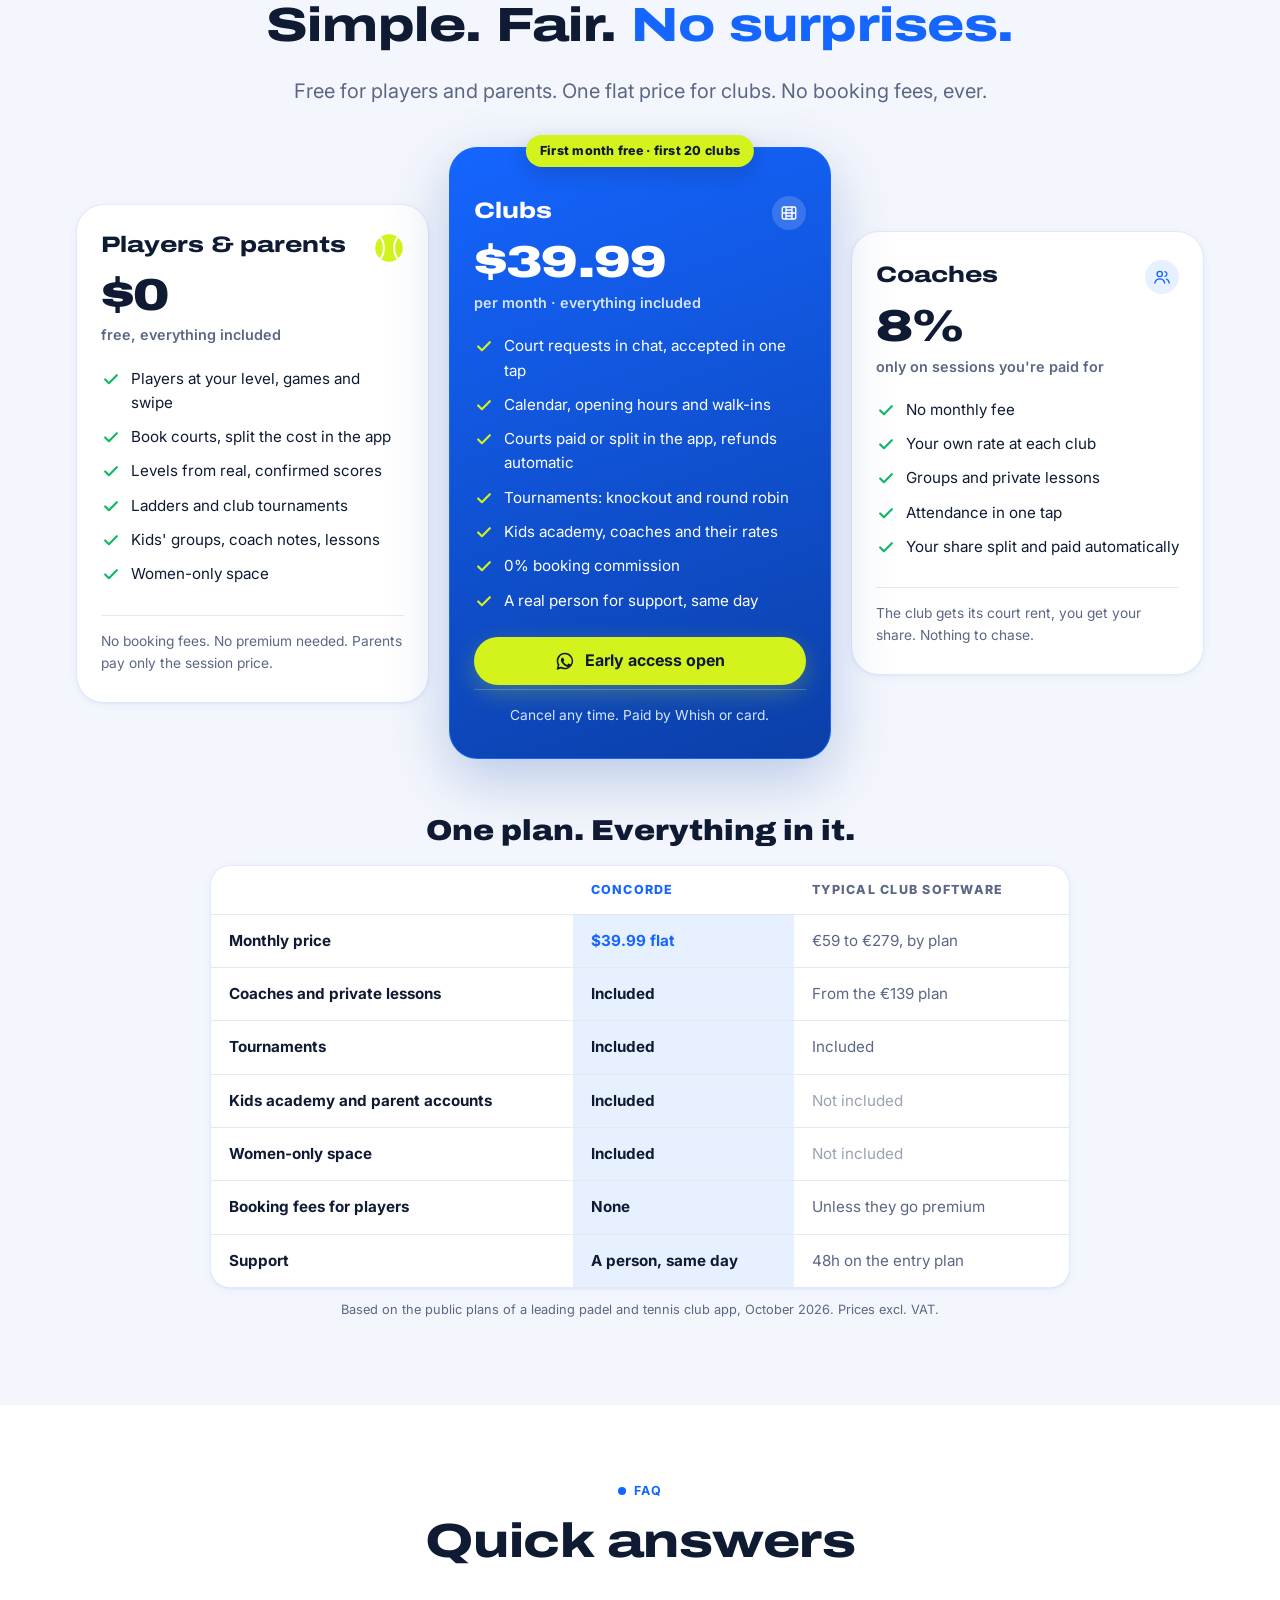
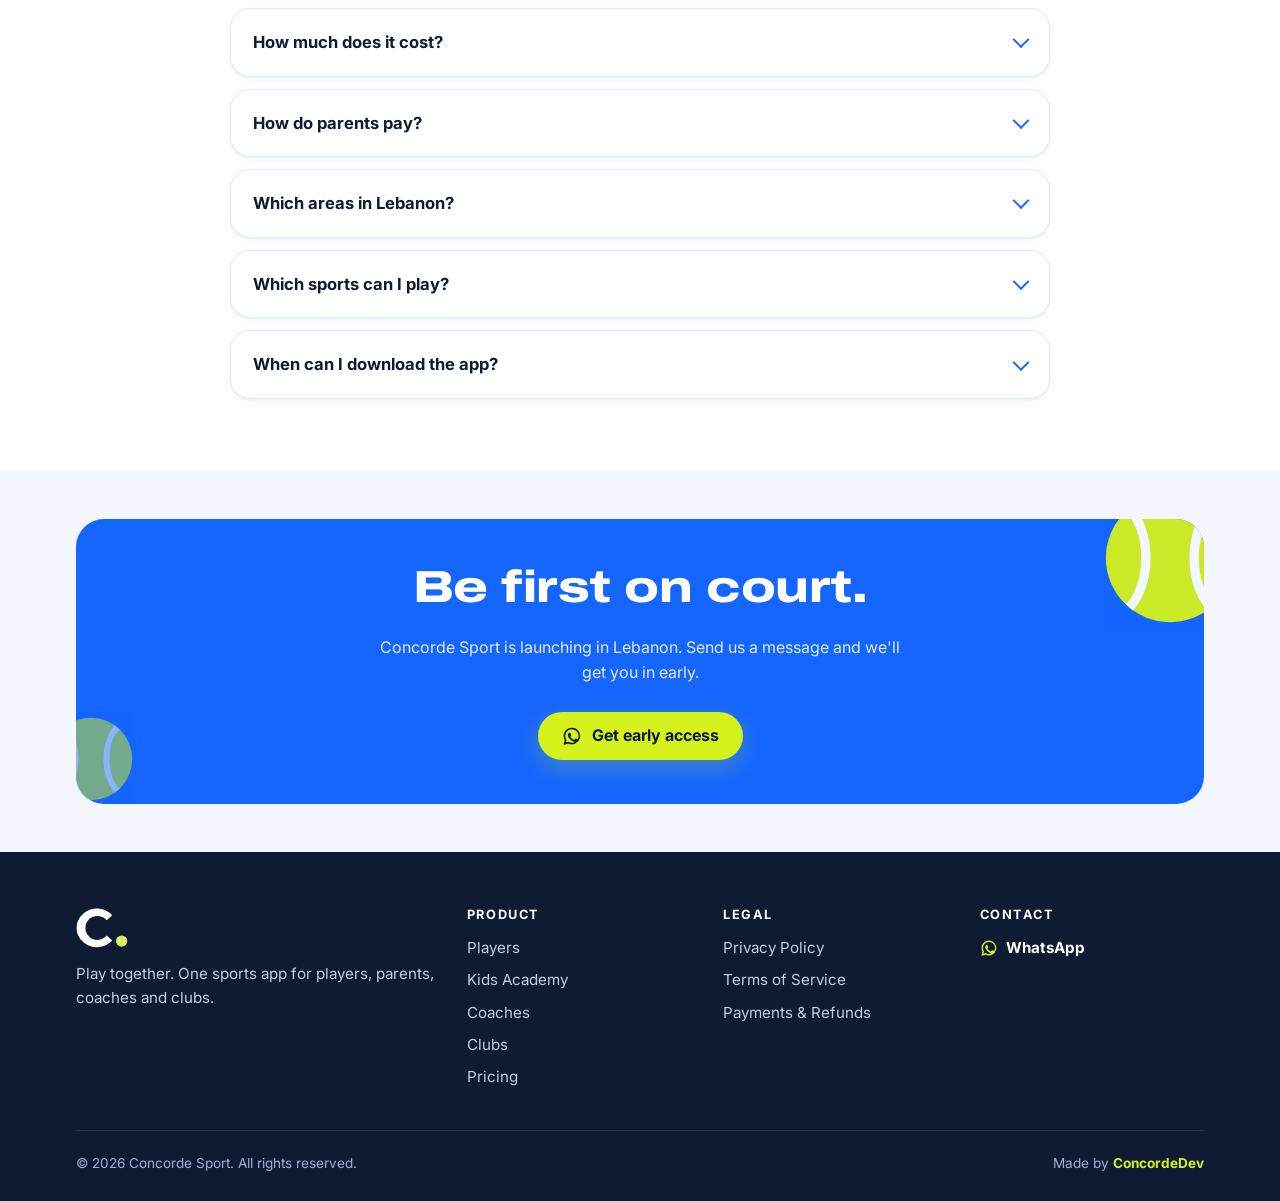
==== commit 246ef0d5: "Club plan $39.99/month" ====
--- a/index.html
+++ b/index.html
@@ -488,7 +488,7 @@
           <article class="plan plan--pro plan--hero reveal reveal-d1">
             <span class="plan-flag">First month free · first 20 clubs</span>
             <div class="plan-top"><h3>Clubs</h3><span class="ic-badge ic-badge--light"><svg aria-hidden="true"><use href="#i-court"/></svg></span></div>
-            <p class="plan-price"><b>$39</b><span>per month · everything included</span></p>
+            <p class="plan-price"><b>$39.99</b><span>per month · everything included</span></p>
             <ul>
               <li><svg aria-hidden="true"><use href="#i-check"/></svg>Court requests in chat, accepted in one tap</li>
               <li><svg aria-hidden="true"><use href="#i-check"/></svg>Calendar, opening hours and walk-ins</li>
@@ -521,7 +521,7 @@
             <table>
               <thead><tr><th scope="col"><span class="visually-hidden">Feature</span></th><th scope="col" class="us">Concorde</th><th scope="col">Typical club software</th></tr></thead>
               <tbody>
-                <tr><th scope="row">Monthly price</th><td class="us"><b>$39 flat</b></td><td>€59 to €279, by plan</td></tr>
+                <tr><th scope="row">Monthly price</th><td class="us"><b>$39.99 flat</b></td><td>€59 to €279, by plan</td></tr>
                 <tr><th scope="row">Coaches and private lessons</th><td class="us">Included</td><td>From the €139 plan</td></tr>
                 <tr><th scope="row">Tournaments</th><td class="us">Included</td><td>Included</td></tr>
                 <tr><th scope="row">Kids academy and parent accounts</th><td class="us">Included</td><td class="no">Not included</td></tr>
@@ -545,7 +545,7 @@
         <div class="faq">
           <details class="reveal">
             <summary>How much does it cost?</summary>
-            <div class="answer"><p>Players and parents: free, with no booking fees. Clubs: one flat plan at $39 a month with everything included, and the first month free for the first 20 clubs. Coaches: no monthly fee, 8% only on sessions they're paid for.</p></div>
+            <div class="answer"><p>Players and parents: free, with no booking fees. Clubs: one flat plan at $39.99 a month with everything included, and the first month free for the first 20 clubs. Coaches: no monthly fee, 8% only on sessions they're paid for.</p></div>
           </details>
           <details class="reveal">
             <summary>How do parents pay?</summary>
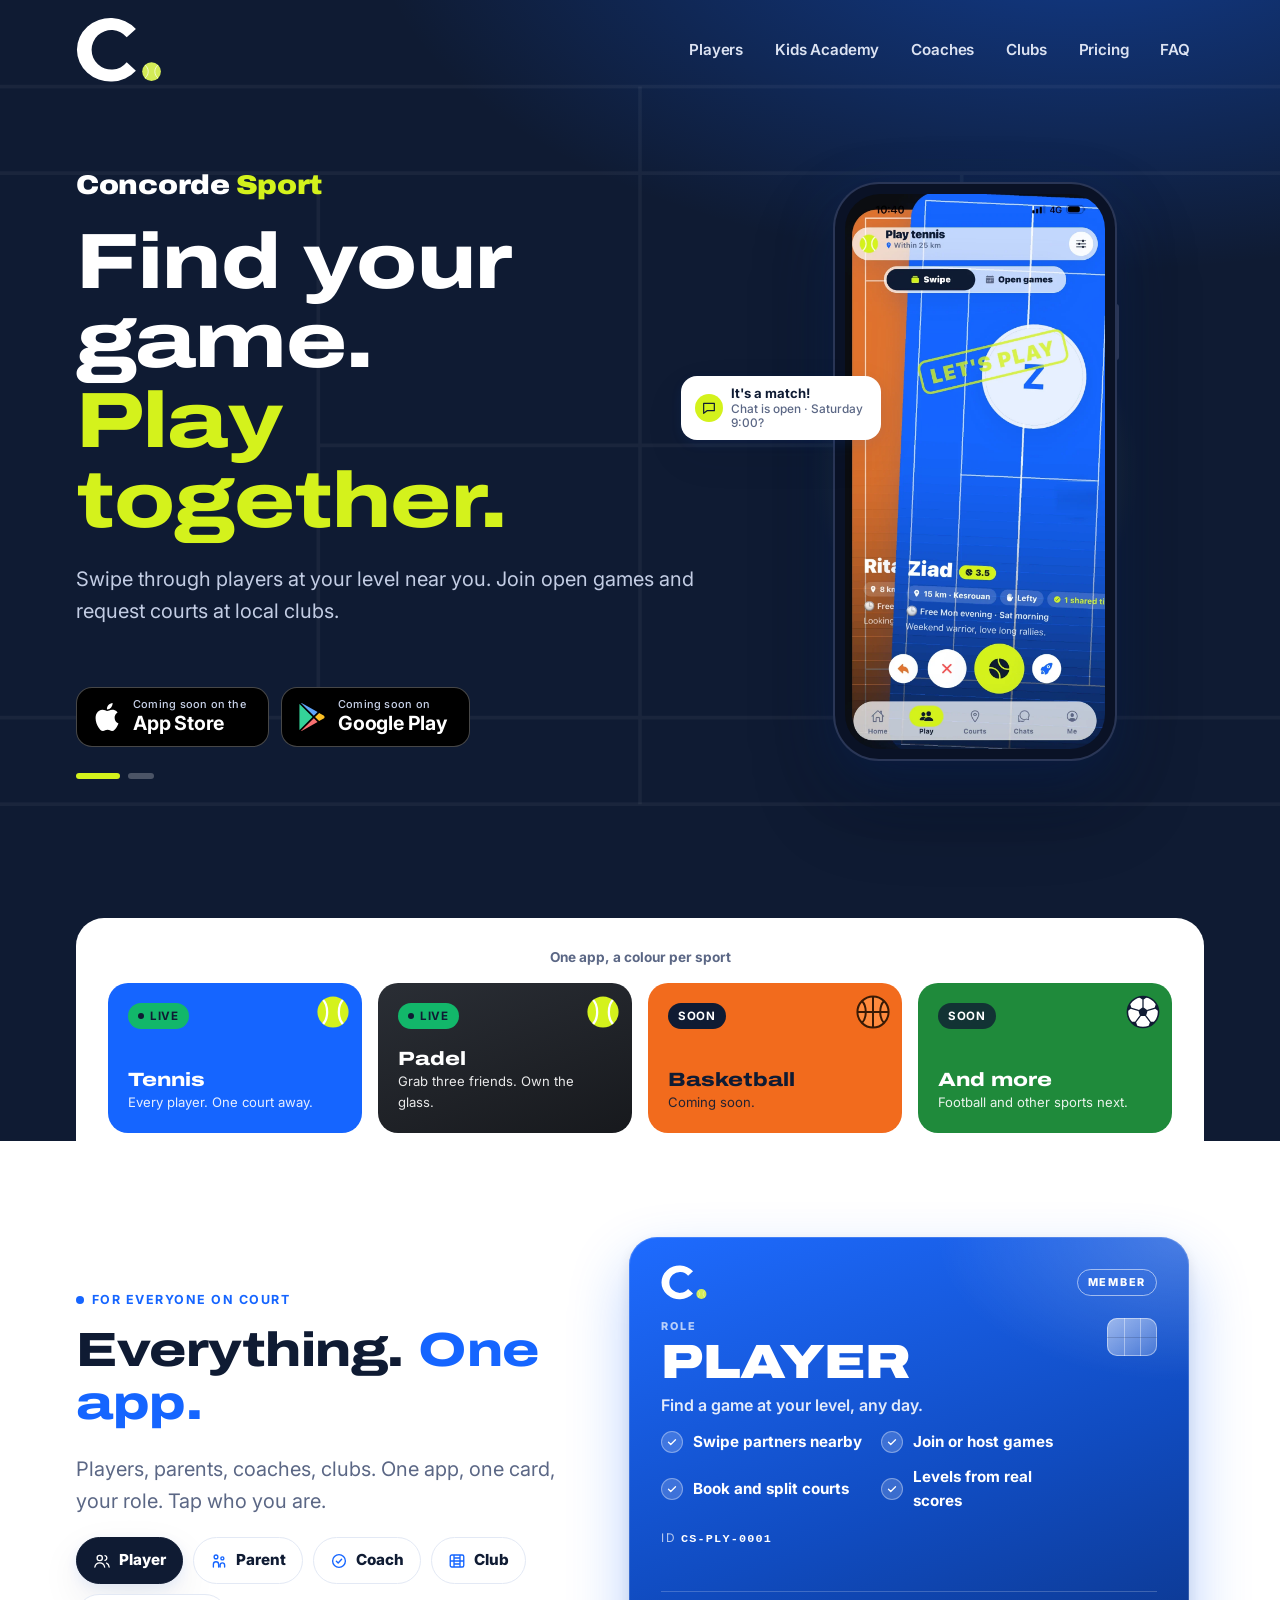
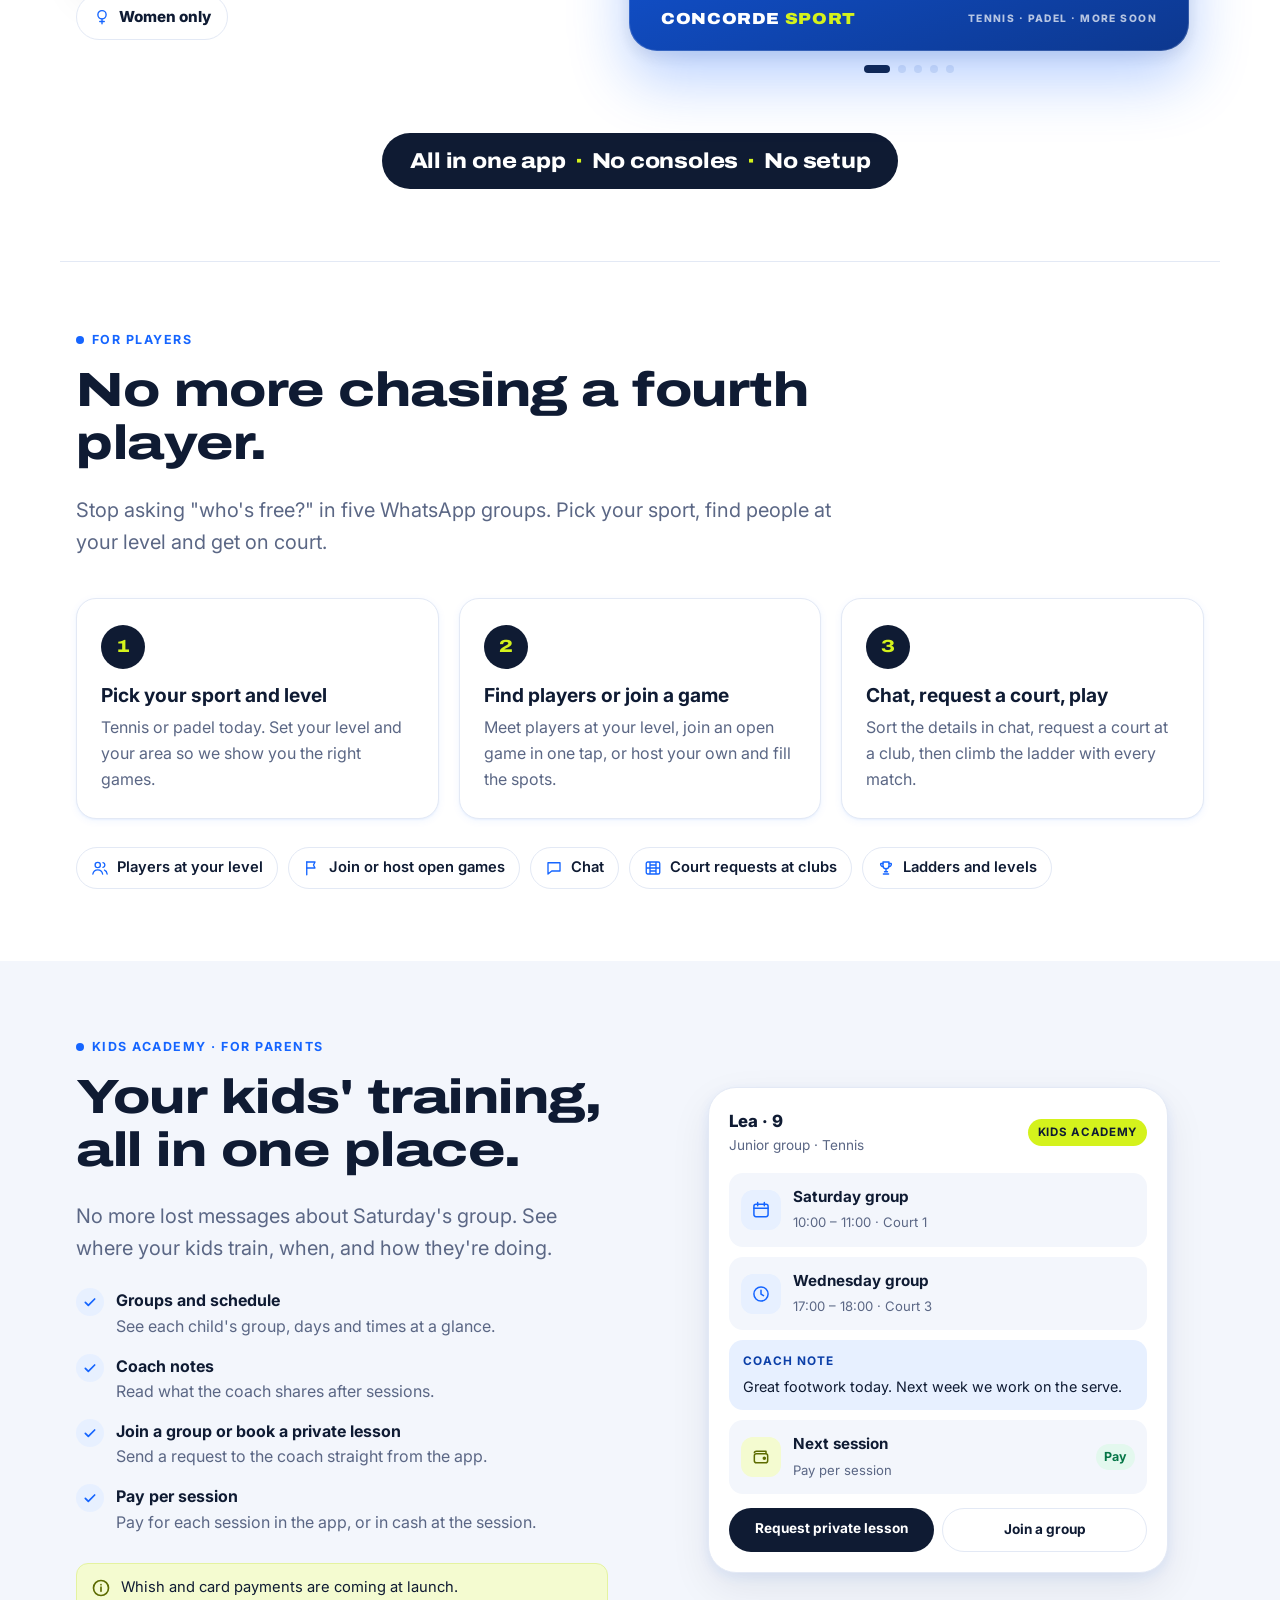
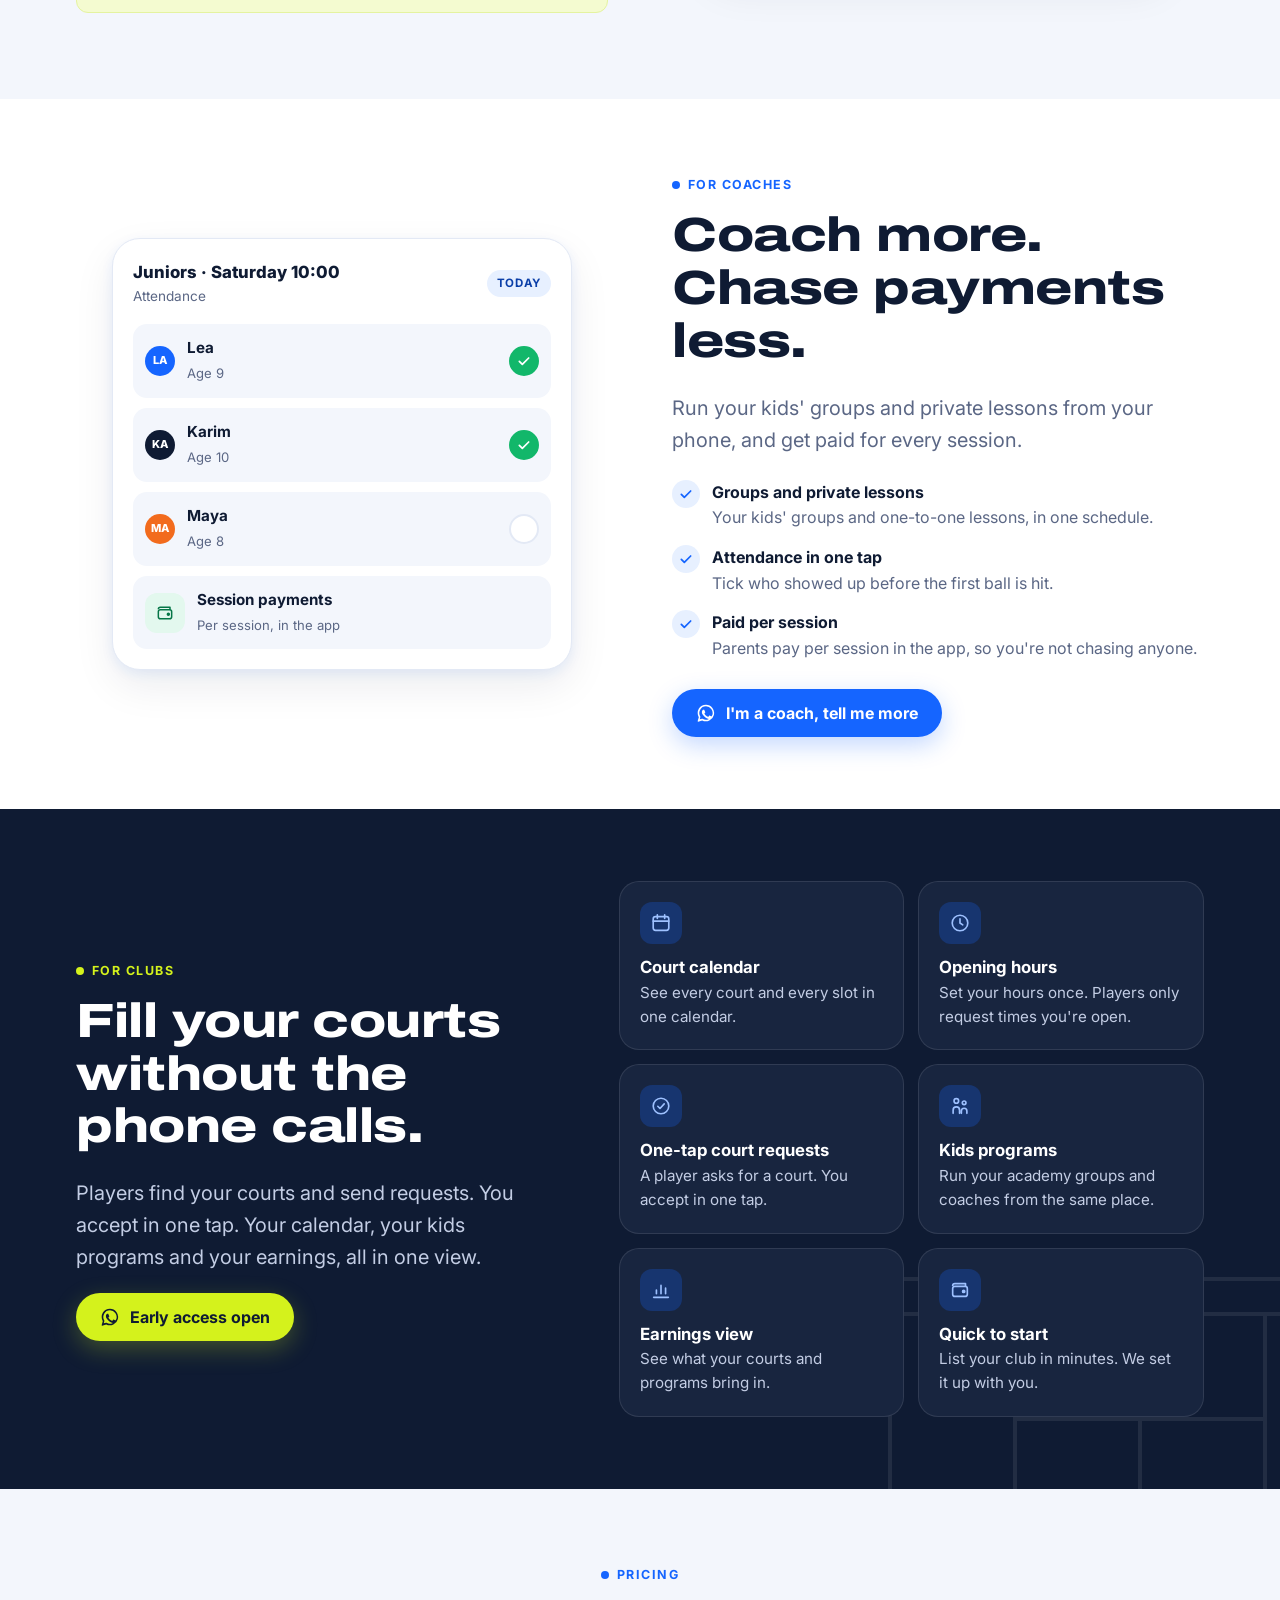
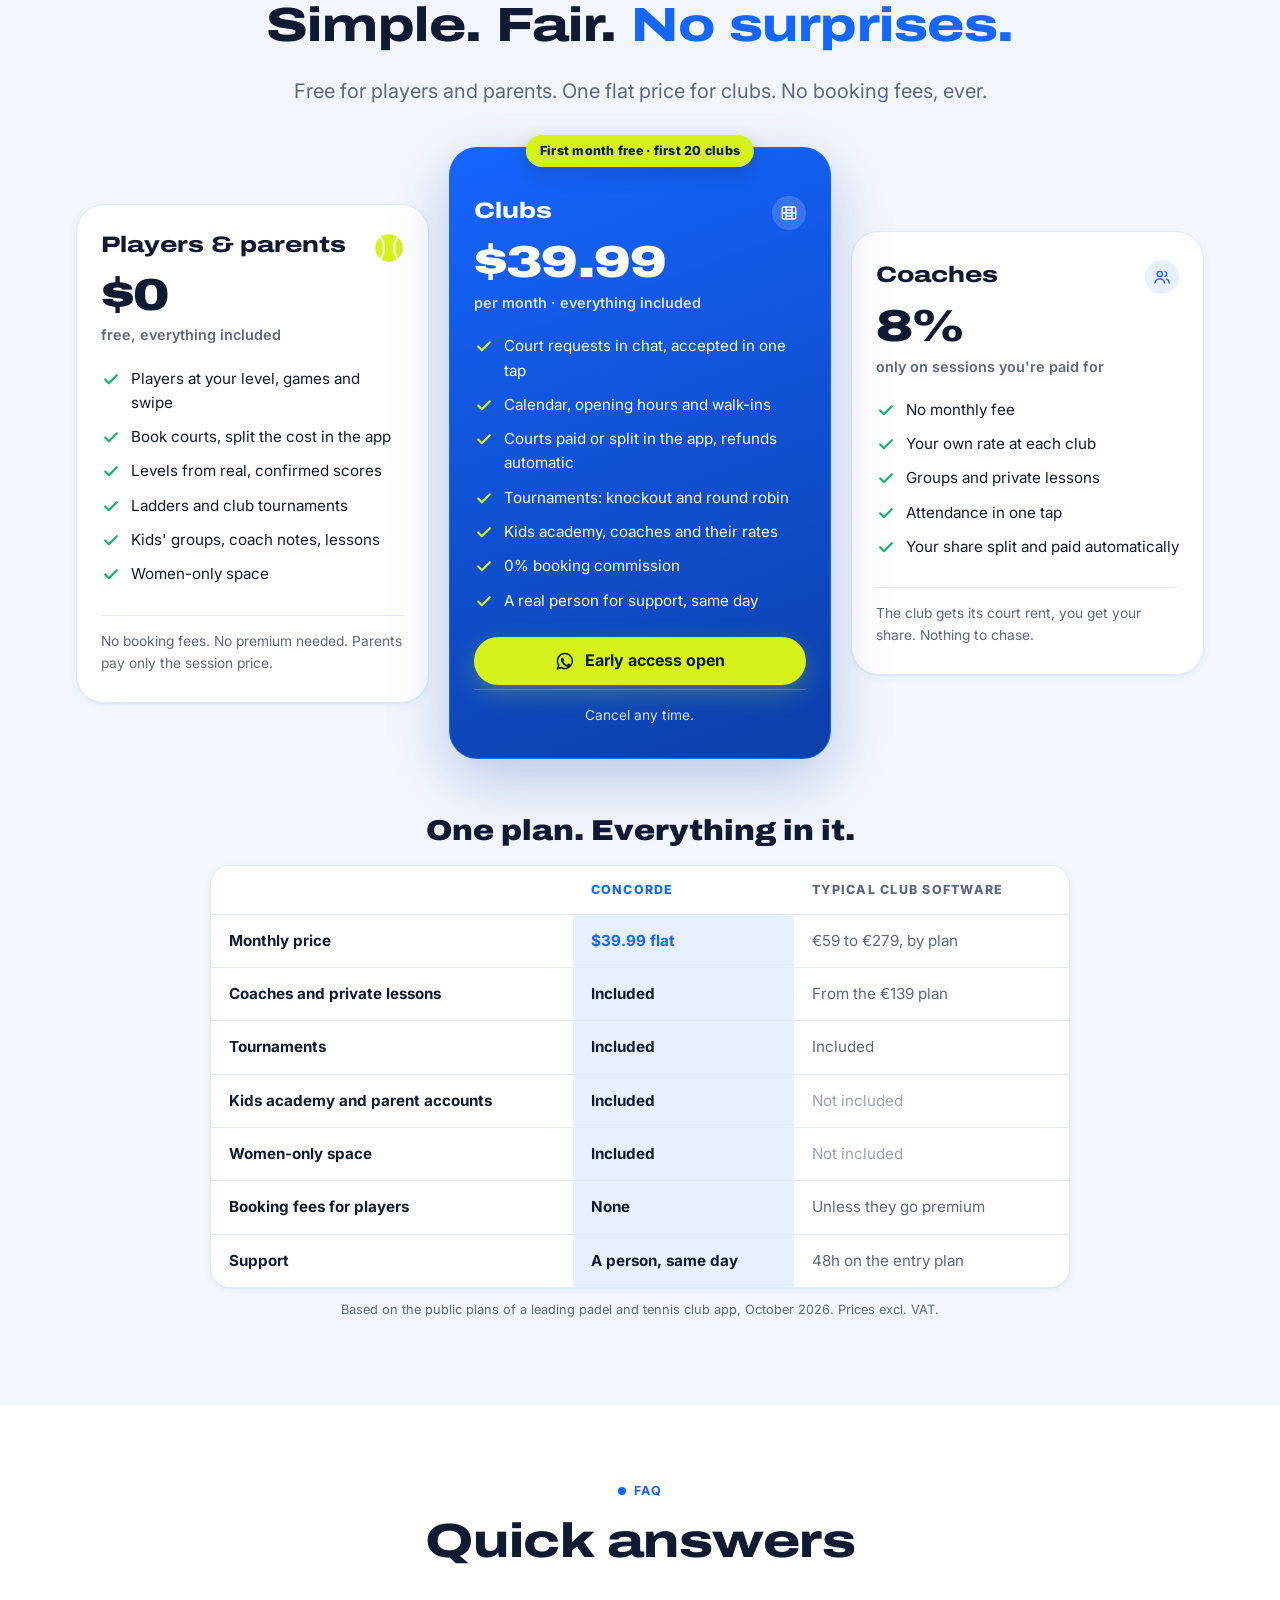
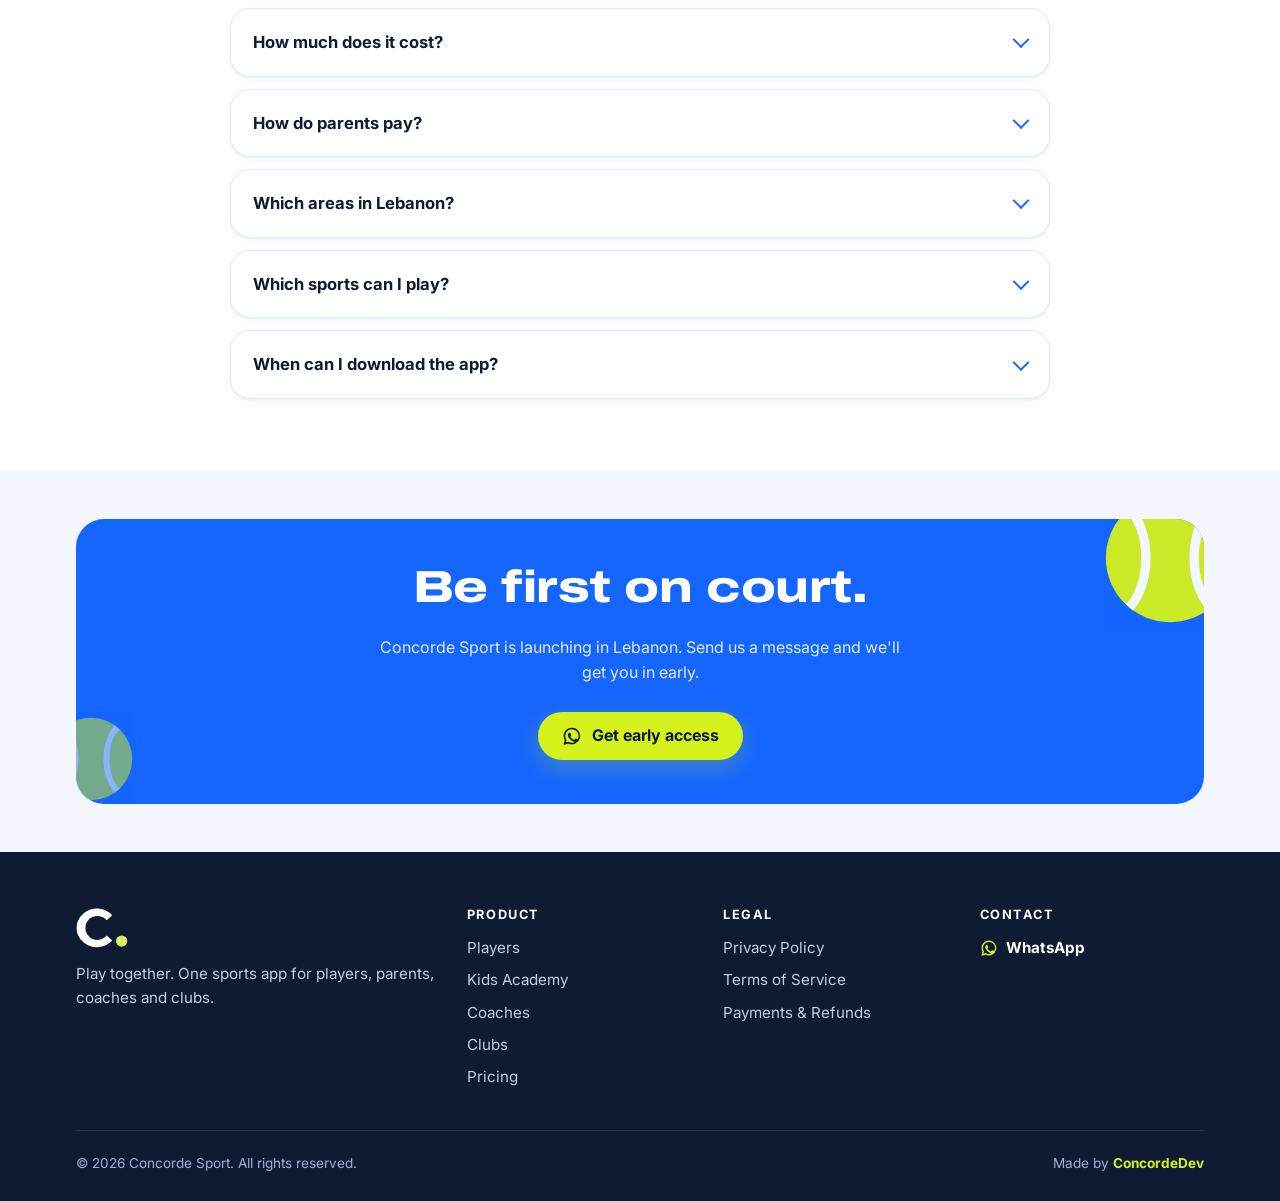
==== commit a2e8cea8: "Club plan note: Cancel any time" ====
--- a/index.html
+++ b/index.html
@@ -499,7 +499,7 @@
               <li><svg aria-hidden="true"><use href="#i-check"/></svg>A real person for support, same day</li>
             </ul>
             <a class="btn btn--ball" href="https://wa.me/96176370727?text=Hi%20Concorde!%20I%20run%20a%20club%20and%20I%27d%20like%20to%20join." target="_blank" rel="noopener"><svg aria-hidden="true"><use href="#i-chat"/></svg>Early access open</a>
-            <p class="plan-note plan-note--light">Cancel any time. Paid by Whish or card.</p>
+            <p class="plan-note plan-note--light">Cancel any time.</p>
           </article>
           <article class="plan reveal reveal-d2">
             <div class="plan-top"><h3>Coaches</h3><span class="ic-badge"><svg aria-hidden="true"><use href="#i-users"/></svg></span></div>
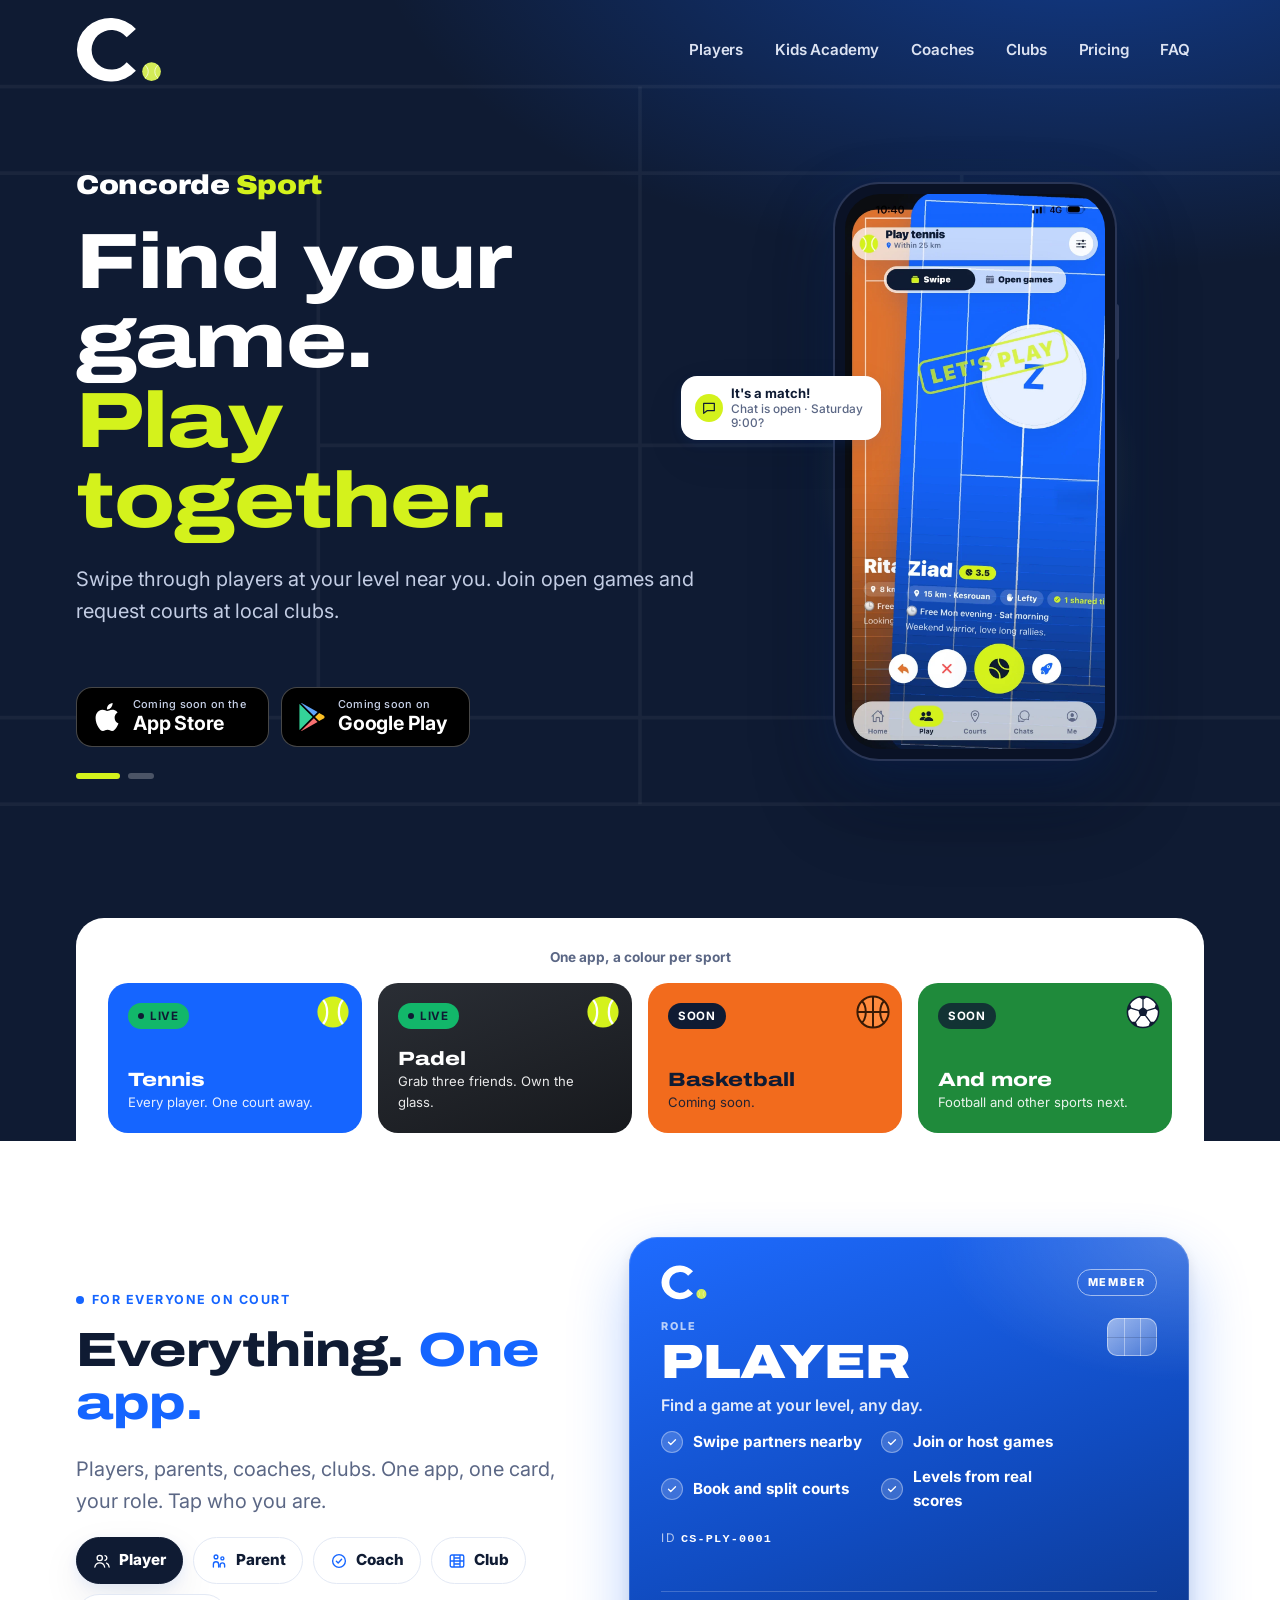
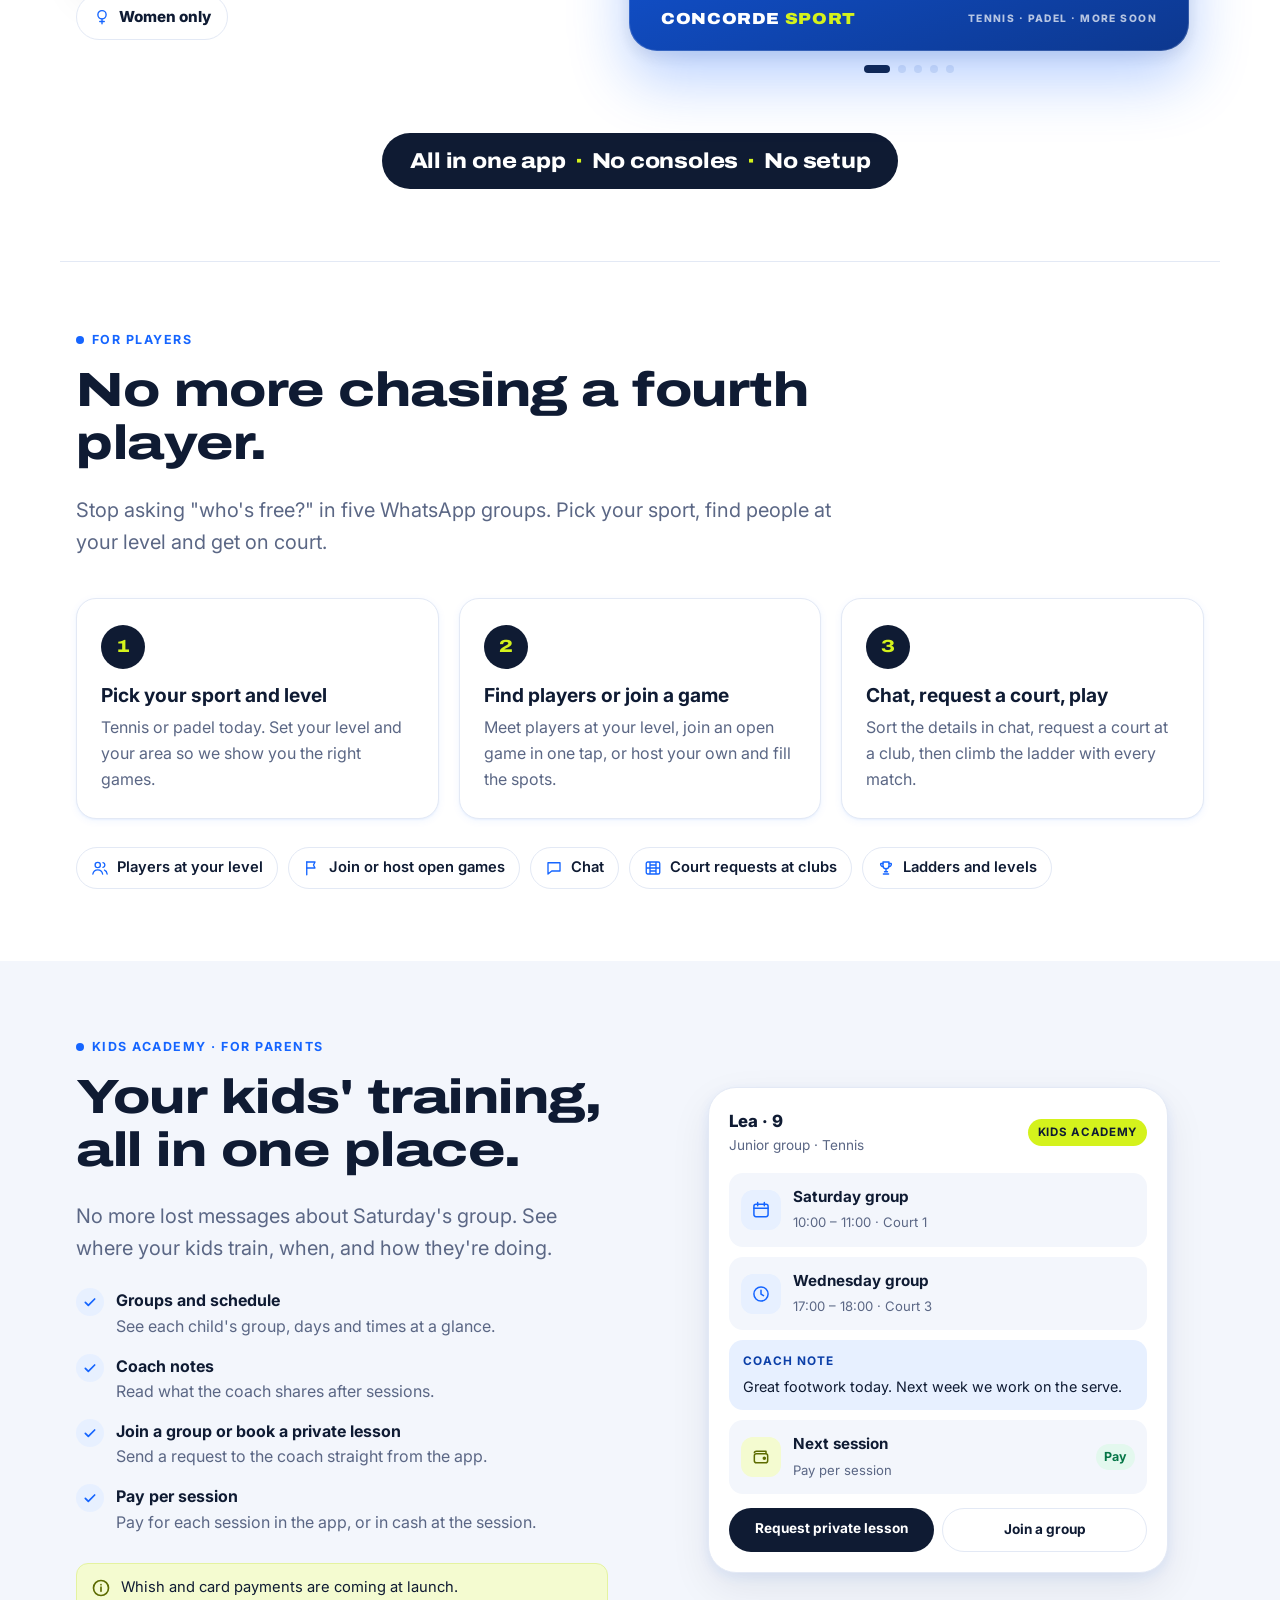
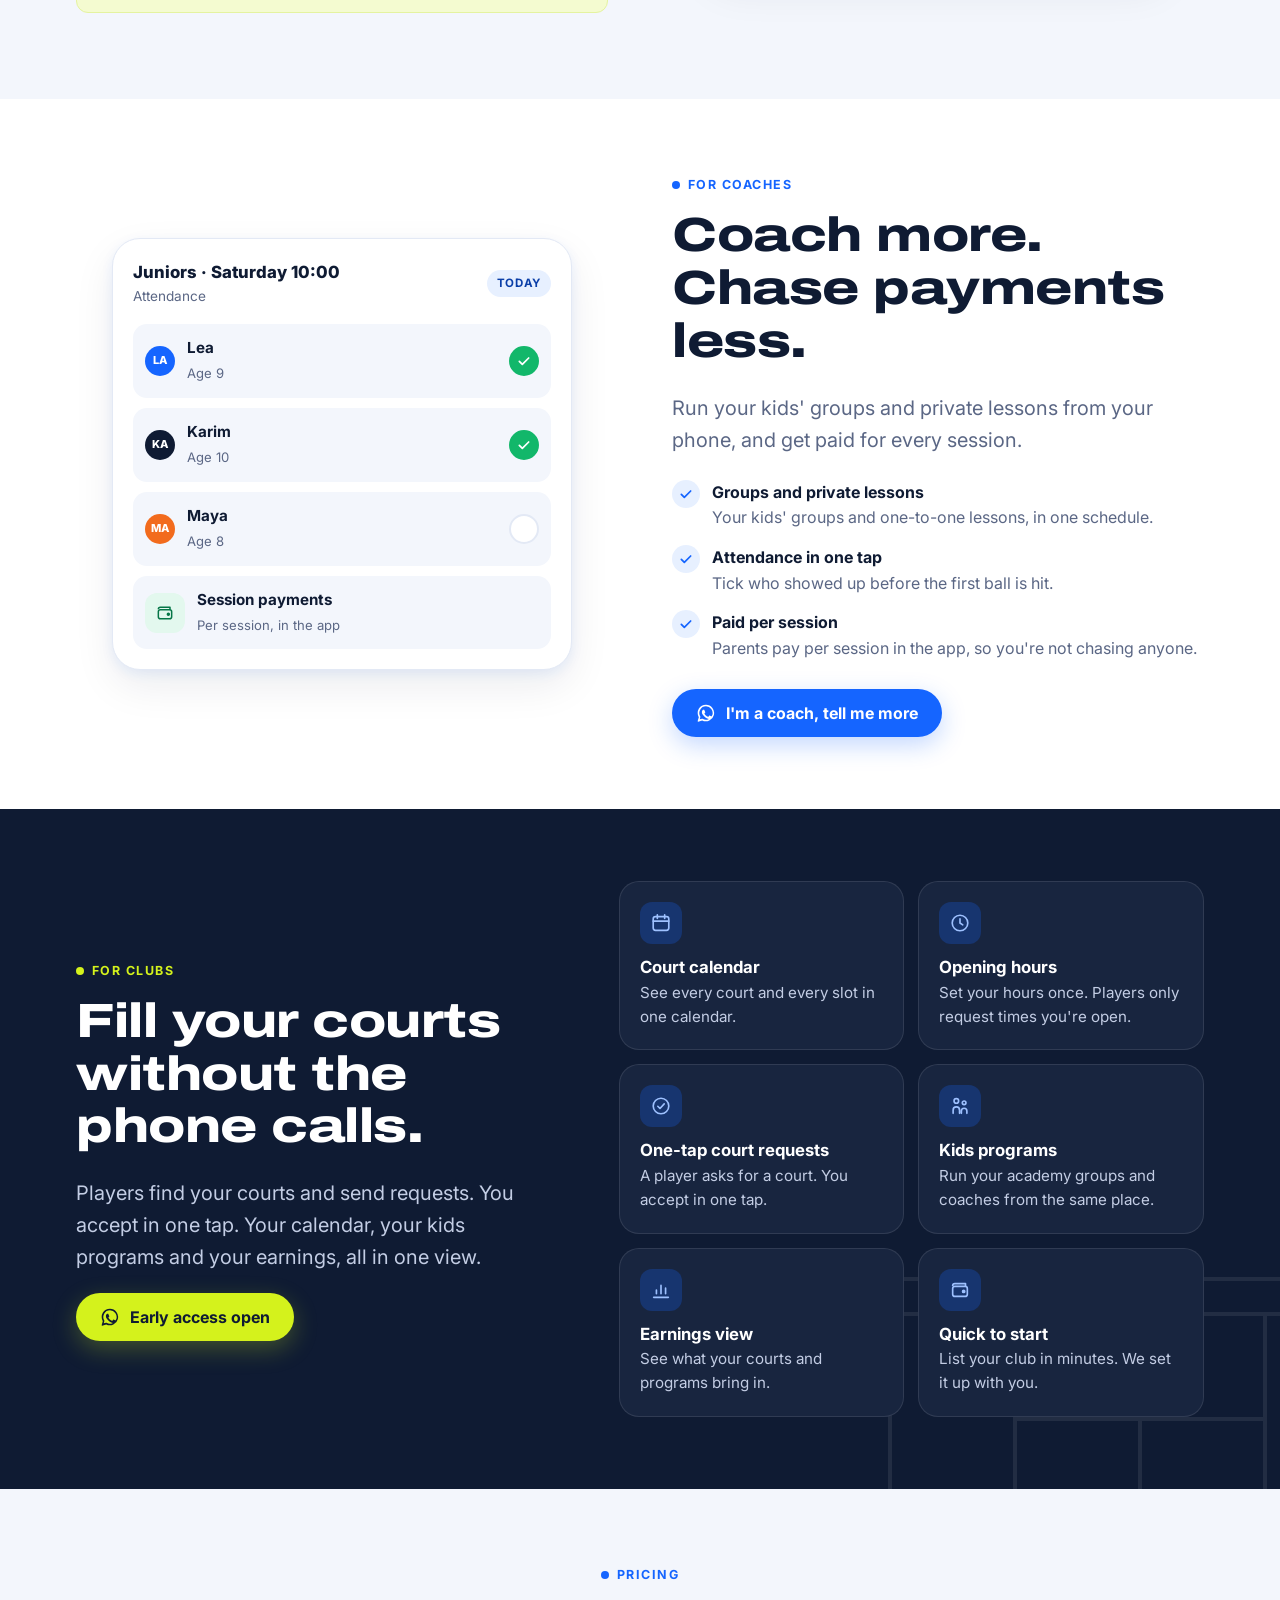
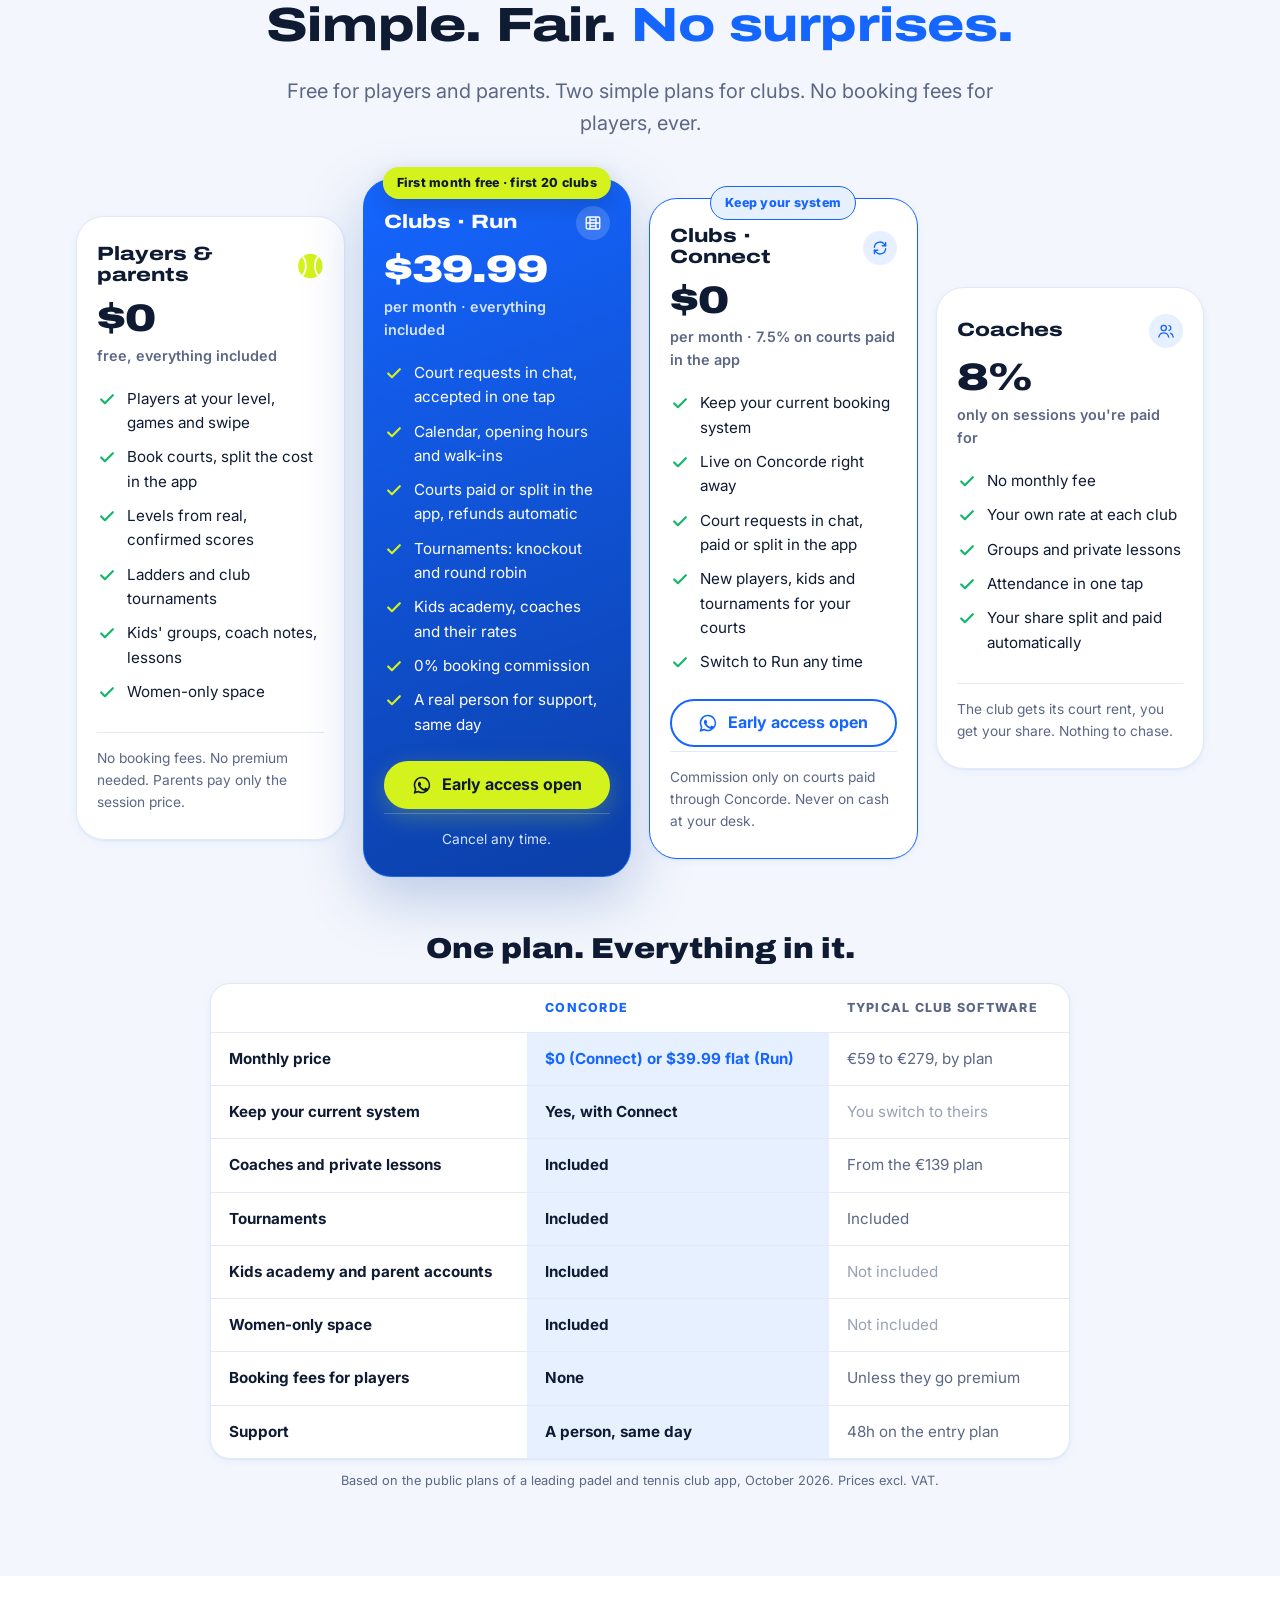
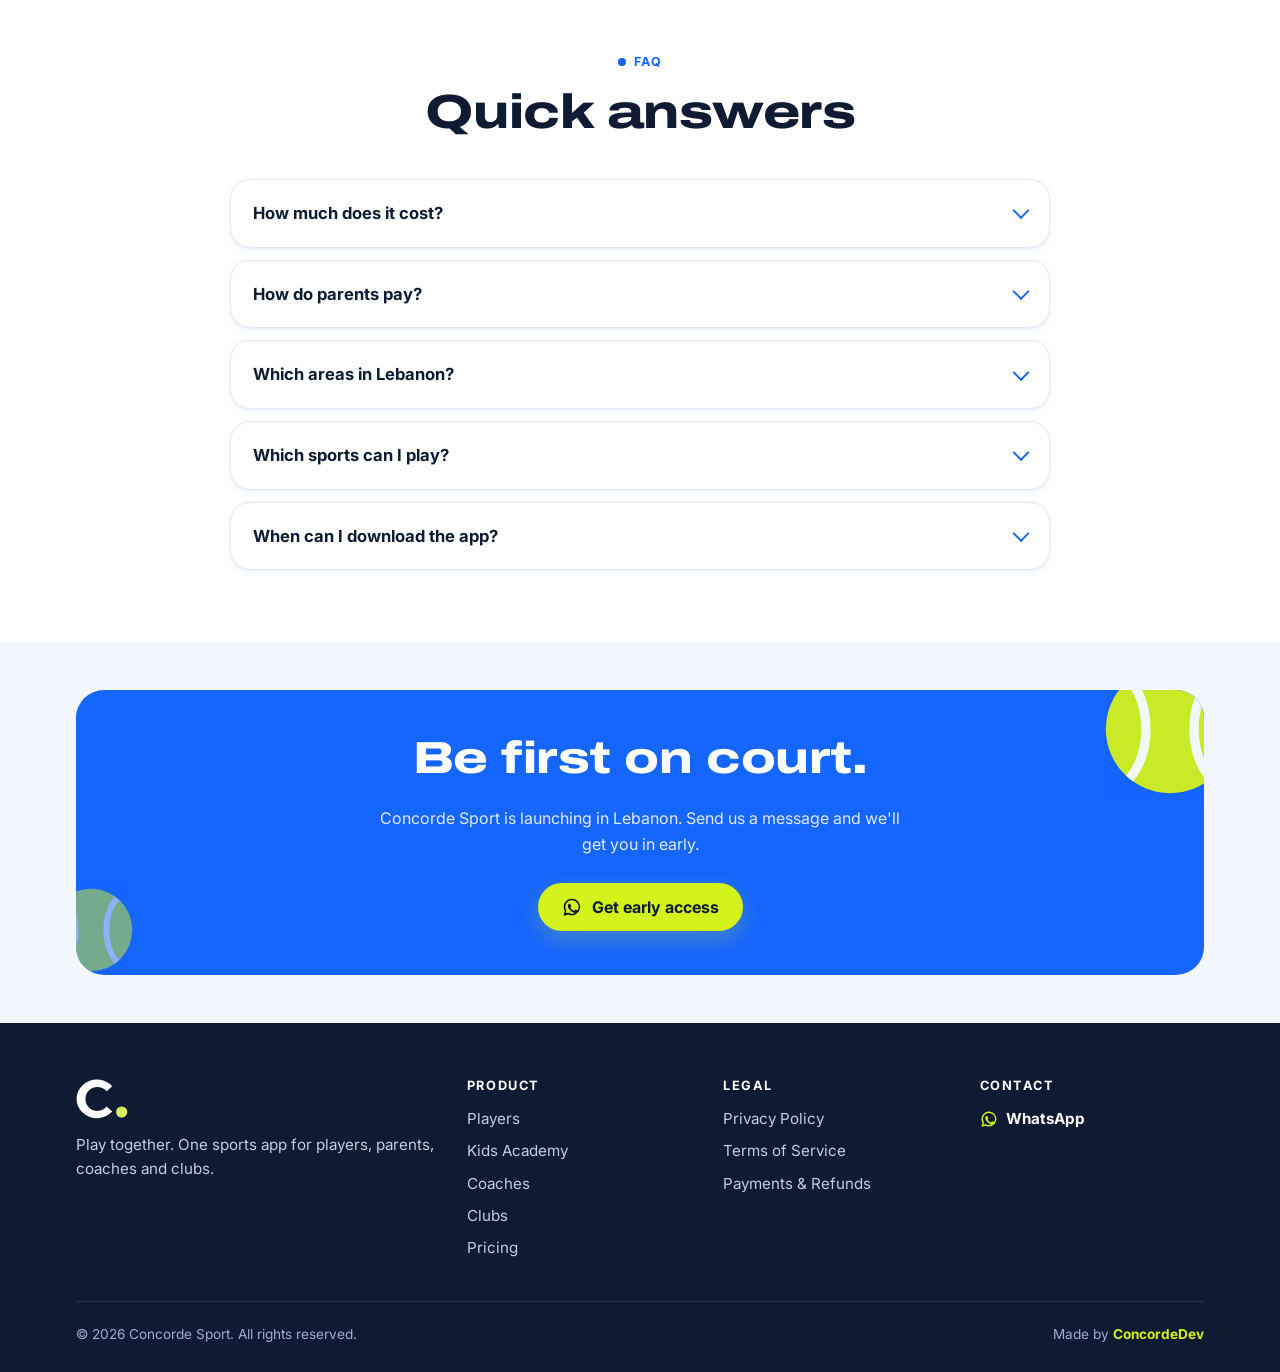
==== commit 2a97adf9: "Pricing: two club plans, Run ($39.99, 0%) and Connect (free, 7.5% on courts paid in the app, keep yo" ====
--- a/index.html
+++ b/index.html
@@ -31,7 +31,7 @@
   <link rel="preconnect" href="https://fonts.googleapis.com">
   <link rel="preconnect" href="https://fonts.gstatic.com" crossorigin>
   <link rel="stylesheet" href="https://fonts.googleapis.com/css2?family=Archivo:wdth,wght@100..125,700..900&family=Inter:wght@400;500;600;700;800&display=swap">
-  <link rel="stylesheet" href="assets/css/styles.css?v=20261014">
+  <link rel="stylesheet" href="assets/css/styles.css?v=20261015">
   <script>document.documentElement.classList.add("js");</script>
   <!-- CONTACT EMAIL PLACEHOLDER: no public email yet. When ready, add it to the footer "Contact" list, e.g. hello@yourdomain -->
 </head>
@@ -469,9 +469,9 @@
         <div class="section-head section-head--center reveal">
           <p class="eyebrow">Pricing</p>
           <h2 id="pricing-title" class="display h2">Simple. Fair. <span class="accent">No surprises.</span></h2>
-          <p class="lead">Free for players and parents. One flat price for clubs. No booking fees, ever.</p>
-        </div>
-        <div class="plans plans--3">
+          <p class="lead">Free for players and parents. Two simple plans for clubs. No booking fees for players, ever.</p>
+        </div>
+        <div class="plans plans--4">
           <article class="plan reveal">
             <div class="plan-top"><h3>Players &amp; parents</h3><svg class="plan-ball" aria-hidden="true"><use href="#ball-tennis"/></svg></div>
             <p class="plan-price"><b>$0</b><span>free, everything included</span></p>
@@ -487,7 +487,7 @@
           </article>
           <article class="plan plan--pro plan--hero reveal reveal-d1">
             <span class="plan-flag">First month free · first 20 clubs</span>
-            <div class="plan-top"><h3>Clubs</h3><span class="ic-badge ic-badge--light"><svg aria-hidden="true"><use href="#i-court"/></svg></span></div>
+            <div class="plan-top"><h3>Clubs · Run</h3><span class="ic-badge ic-badge--light"><svg aria-hidden="true"><use href="#i-court"/></svg></span></div>
             <p class="plan-price"><b>$39.99</b><span>per month · everything included</span></p>
             <ul>
               <li><svg aria-hidden="true"><use href="#i-check"/></svg>Court requests in chat, accepted in one tap</li>
@@ -501,7 +501,21 @@
             <a class="btn btn--ball" href="https://wa.me/96176370727?text=Hi%20Concorde!%20I%20run%20a%20club%20and%20I%27d%20like%20to%20join." target="_blank" rel="noopener"><svg aria-hidden="true"><use href="#i-chat"/></svg>Early access open</a>
             <p class="plan-note plan-note--light">Cancel any time.</p>
           </article>
-          <article class="plan reveal reveal-d2">
+          <article class="plan plan--connect reveal reveal-d2">
+            <span class="plan-flag plan-flag--soft">Keep your system</span>
+            <div class="plan-top"><h3>Clubs · Connect</h3><span class="ic-badge"><svg aria-hidden="true"><use href="#i-repeat"/></svg></span></div>
+            <p class="plan-price"><b>$0</b><span>per month · 7.5% on courts paid in the app</span></p>
+            <ul>
+              <li><svg aria-hidden="true"><use href="#i-check"/></svg>Keep your current booking system</li>
+              <li><svg aria-hidden="true"><use href="#i-check"/></svg>Live on Concorde right away</li>
+              <li><svg aria-hidden="true"><use href="#i-check"/></svg>Court requests in chat, paid or split in the app</li>
+              <li><svg aria-hidden="true"><use href="#i-check"/></svg>New players, kids and tournaments for your courts</li>
+              <li><svg aria-hidden="true"><use href="#i-check"/></svg>Switch to Run any time</li>
+            </ul>
+            <a class="btn btn--outline" href="https://wa.me/96176370727?text=Hi%20Concorde!%20I%20run%20a%20club%20and%20I%27d%20like%20to%20join%20with%20Connect." target="_blank" rel="noopener"><svg aria-hidden="true"><use href="#i-chat"/></svg>Early access open</a>
+            <p class="plan-note">Commission only on courts paid through Concorde. Never on cash at your desk.</p>
+          </article>
+          <article class="plan reveal reveal-d3">
             <div class="plan-top"><h3>Coaches</h3><span class="ic-badge"><svg aria-hidden="true"><use href="#i-users"/></svg></span></div>
             <p class="plan-price"><b>8%</b><span>only on sessions you're paid for</span></p>
             <ul>
@@ -521,7 +535,8 @@
             <table>
               <thead><tr><th scope="col"><span class="visually-hidden">Feature</span></th><th scope="col" class="us">Concorde</th><th scope="col">Typical club software</th></tr></thead>
               <tbody>
-                <tr><th scope="row">Monthly price</th><td class="us"><b>$39.99 flat</b></td><td>€59 to €279, by plan</td></tr>
+                <tr><th scope="row">Monthly price</th><td class="us"><b>$0 (Connect) or $39.99 flat (Run)</b></td><td>€59 to €279, by plan</td></tr>
+                <tr><th scope="row">Keep your current system</th><td class="us">Yes, with Connect</td><td class="no">You switch to theirs</td></tr>
                 <tr><th scope="row">Coaches and private lessons</th><td class="us">Included</td><td>From the €139 plan</td></tr>
                 <tr><th scope="row">Tournaments</th><td class="us">Included</td><td>Included</td></tr>
                 <tr><th scope="row">Kids academy and parent accounts</th><td class="us">Included</td><td class="no">Not included</td></tr>
@@ -545,7 +560,7 @@
         <div class="faq">
           <details class="reveal">
             <summary>How much does it cost?</summary>
-            <div class="answer"><p>Players and parents: free, with no booking fees. Clubs: one flat plan at $39.99 a month with everything included, and the first month free for the first 20 clubs. Coaches: no monthly fee, 8% only on sessions they're paid for.</p></div>
+            <div class="answer"><p>Players and parents: free, with no booking fees. Clubs pick one of two plans: Run, $39.99 a month with everything included and 0% commission (first month free for the first 20 clubs), or Connect, free every month with 7.5% only on courts paid in the app, so you can keep your current system. Coaches: no monthly fee, 8% only on sessions they're paid for.</p></div>
           </details>
           <details class="reveal">
             <summary>How do parents pay?</summary>
@@ -626,6 +641,6 @@
     </div>
   </footer>
 
-  <script src="assets/js/main.js?v=20261014" defer></script>
+  <script src="assets/js/main.js?v=20261015" defer></script>
 </body>
 </html>
--- a/assets/css/styles.css
+++ b/assets/css/styles.css
@@ -769,6 +769,16 @@
   .compare th, .compare td { padding: 12px 12px; font-size: .86rem; }
   .compare table { min-width: 0; }
 }
+/* Four plans: players, Run (featured), Connect, coaches. */
+.plans--4 { display: grid; gap: 18px; }
+@media (min-width: 700px) { .plans--4 { grid-template-columns: repeat(2, minmax(0, 1fr)); gap: 20px; } }
+@media (min-width: 1120px) { .plans--4 { grid-template-columns: 1fr 1.08fr 1fr 1fr; align-items: center; gap: 16px; } .plans--4 .plan { padding: 26px 20px; } .plans--4 .plan h3 { font-size: 1.2rem; } .plans--4 .plan-price b { font-size: 2.4rem; } }
+.plan--connect { position: relative; border: 1.5px solid var(--court); padding-top: 40px; }
+.plan--connect .btn { justify-content: center; }
+.plan-flag--soft { background: var(--court-soft); color: var(--court); box-shadow: none; border: 1px solid var(--court); }
+.btn--outline { background: var(--white); color: var(--court); border: 2px solid var(--court); }
+.btn--outline:hover { background: var(--court-soft); color: var(--court); }
+@media (max-width: 699px) { .plan--connect, .plan--hero { margin-top: 10px; } }
 /* ---------- FAQ ---------- */
 .faq { max-width: 820px; margin: 0 auto; display: grid; gap: 12px; }
 .faq details {
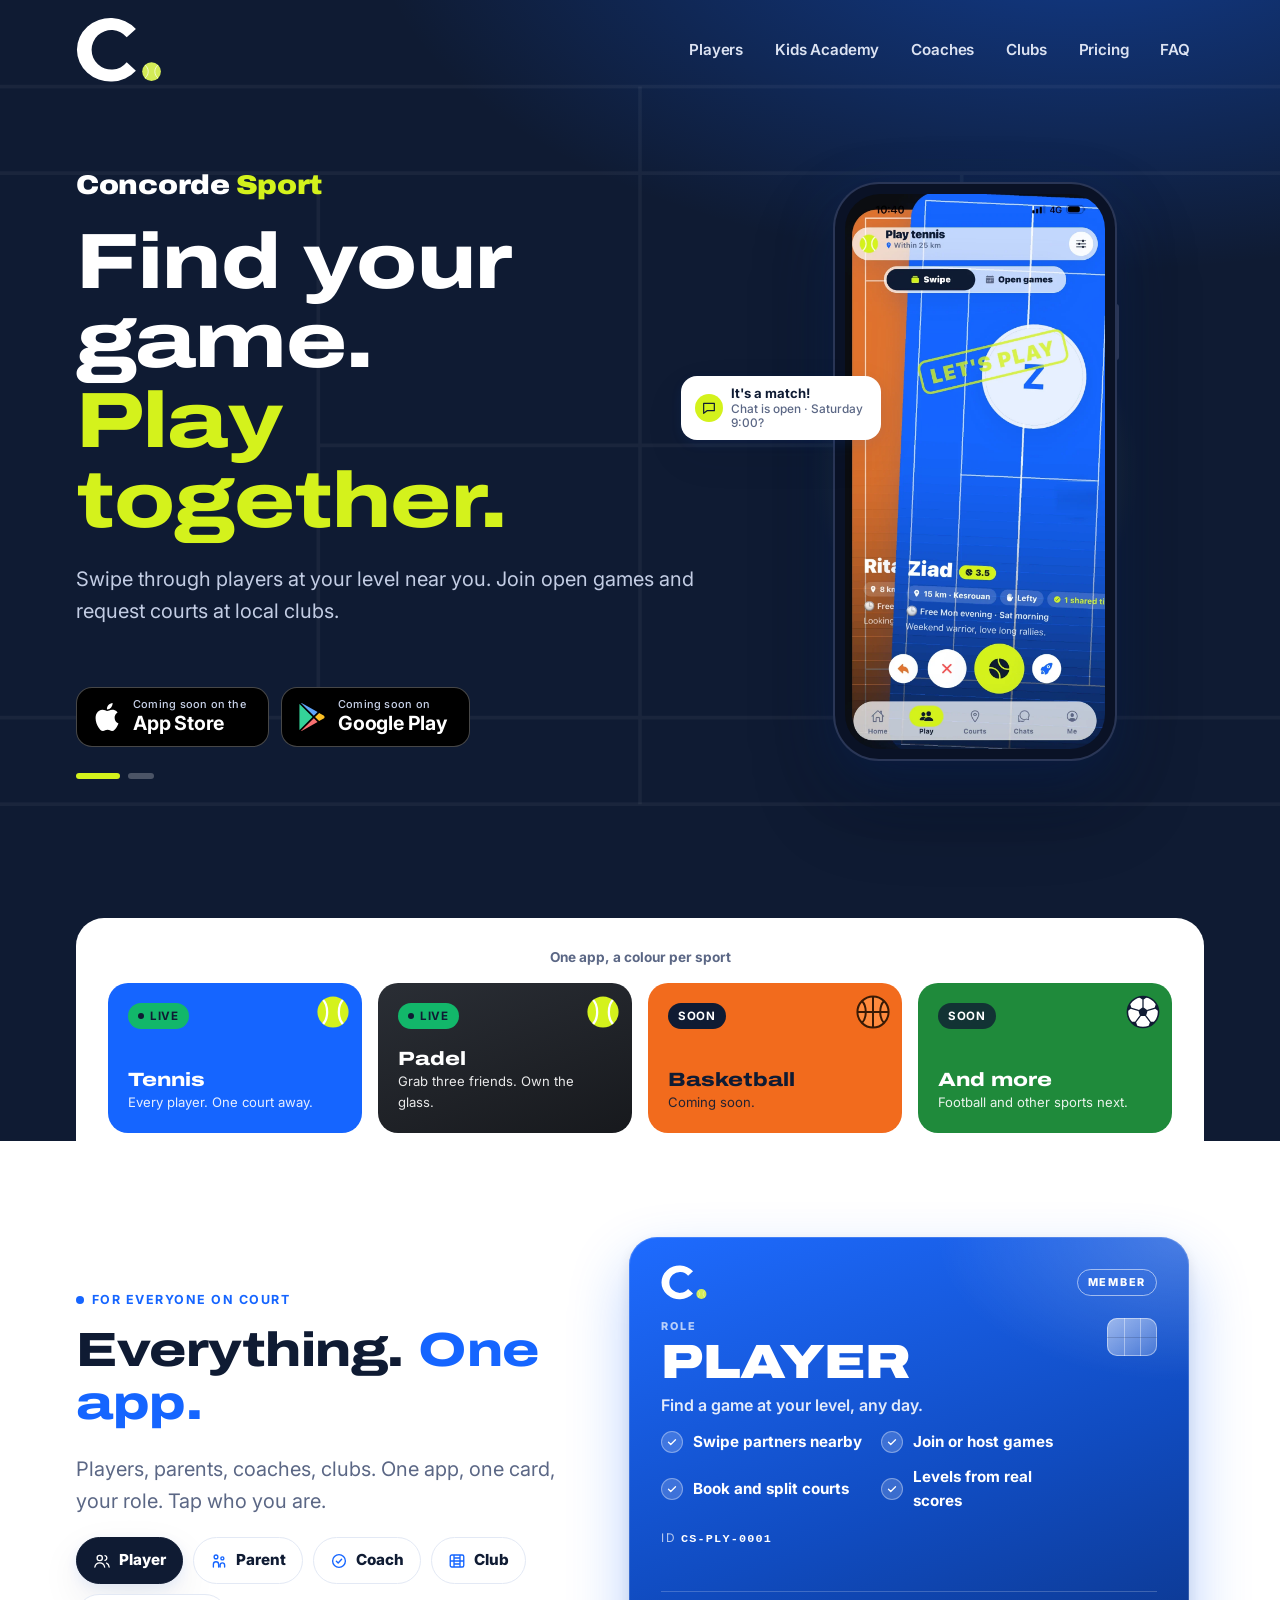
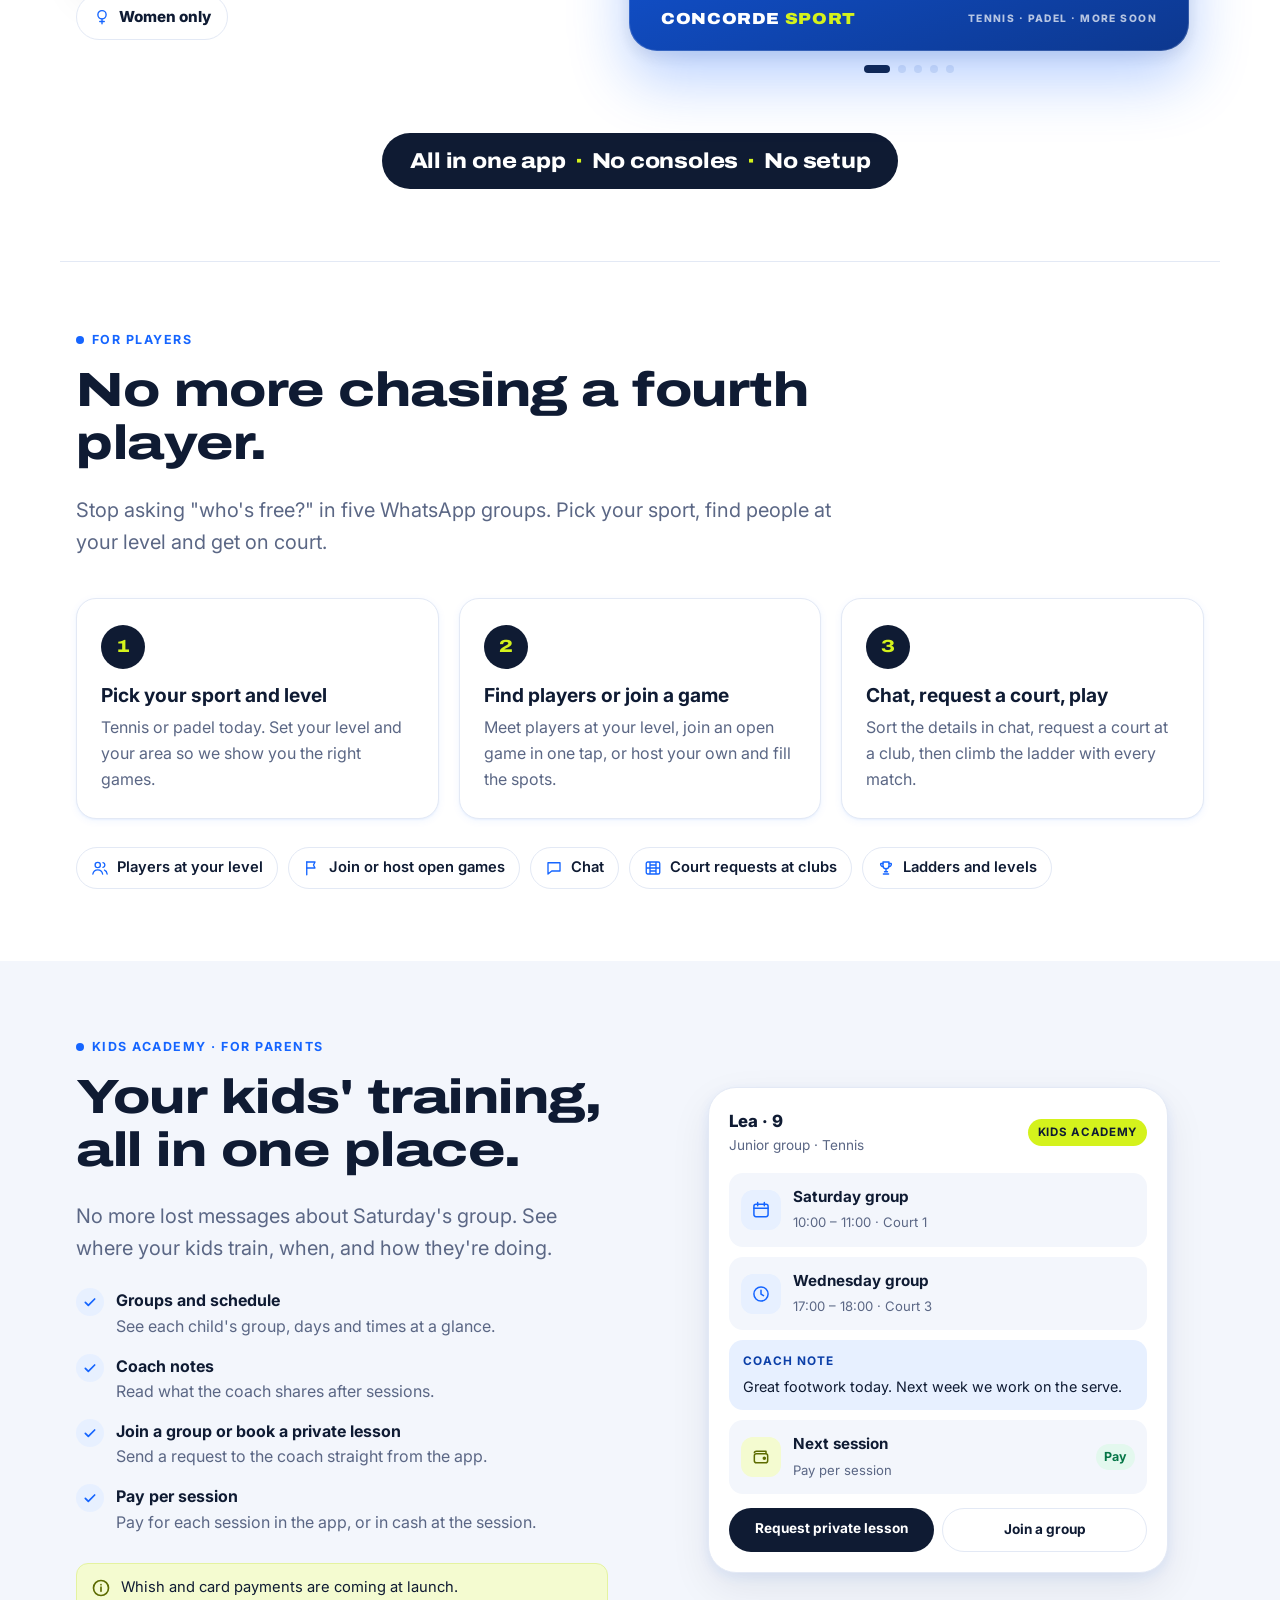
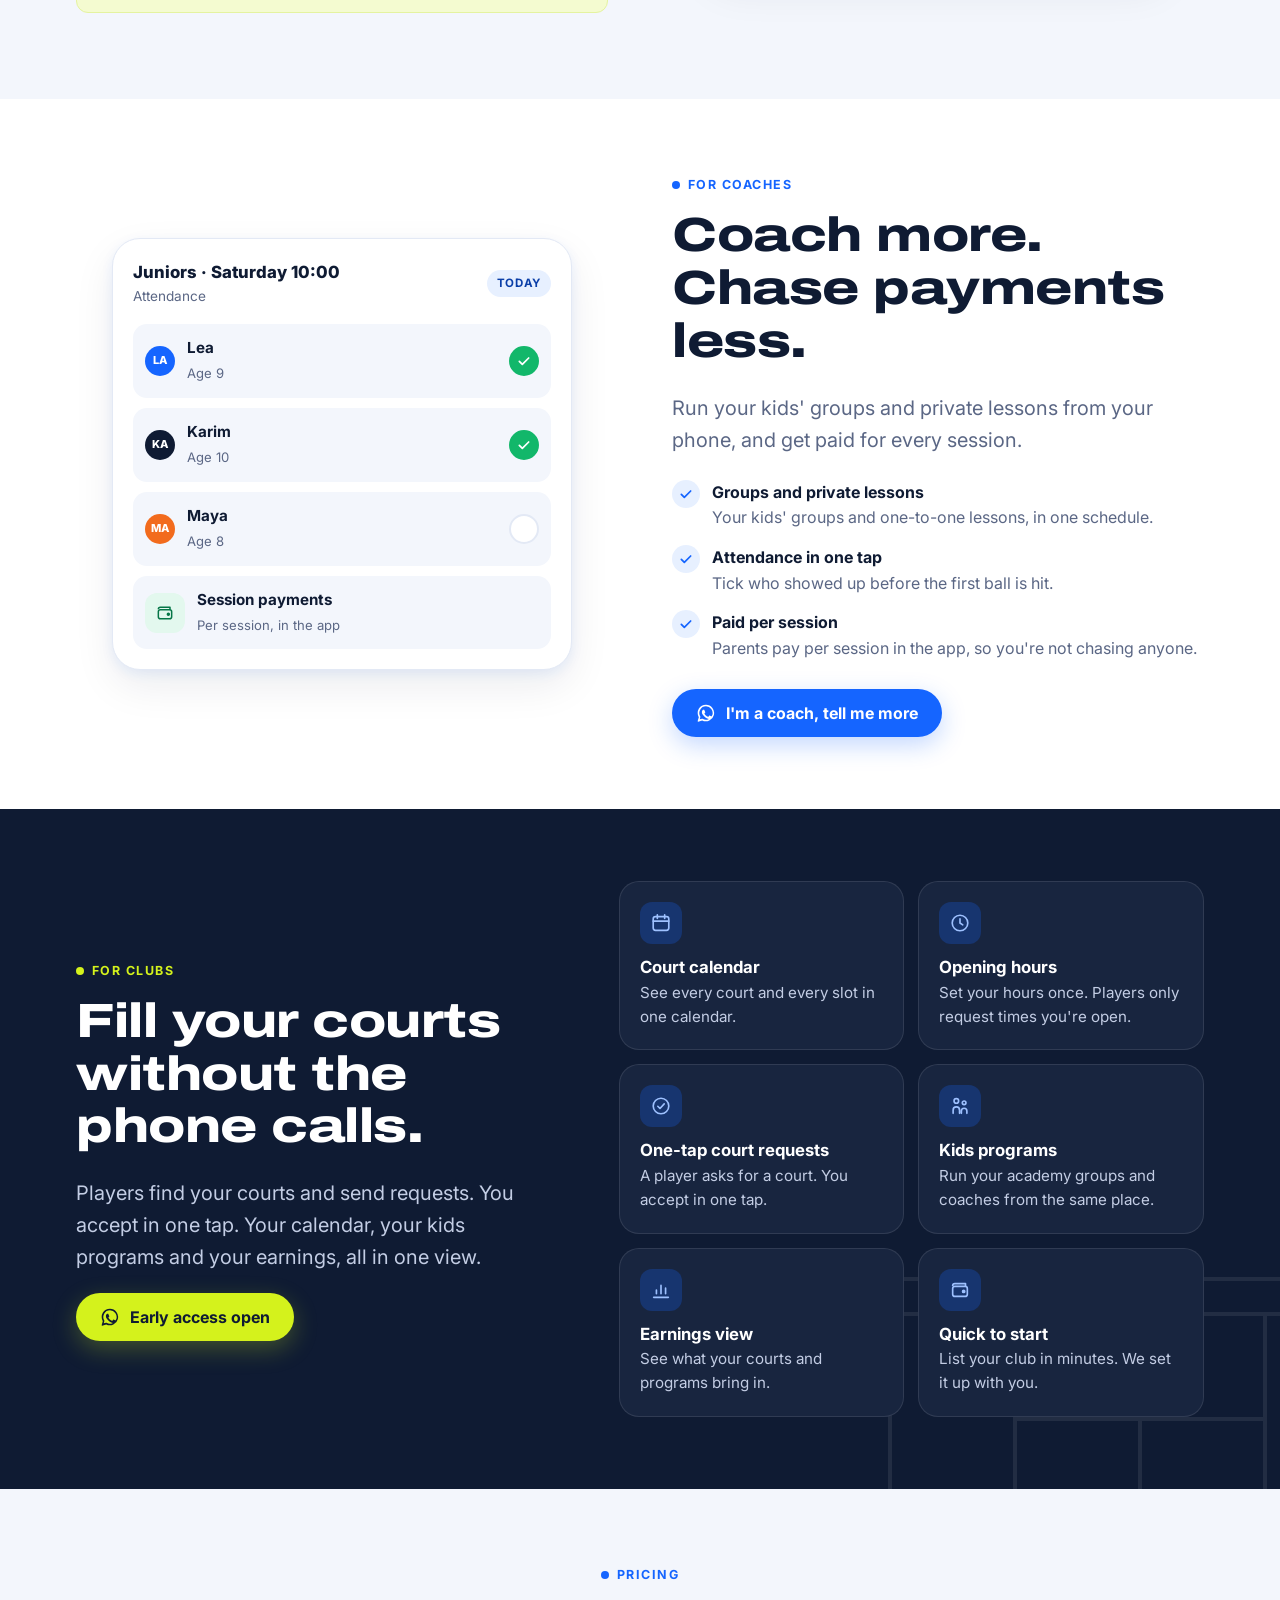
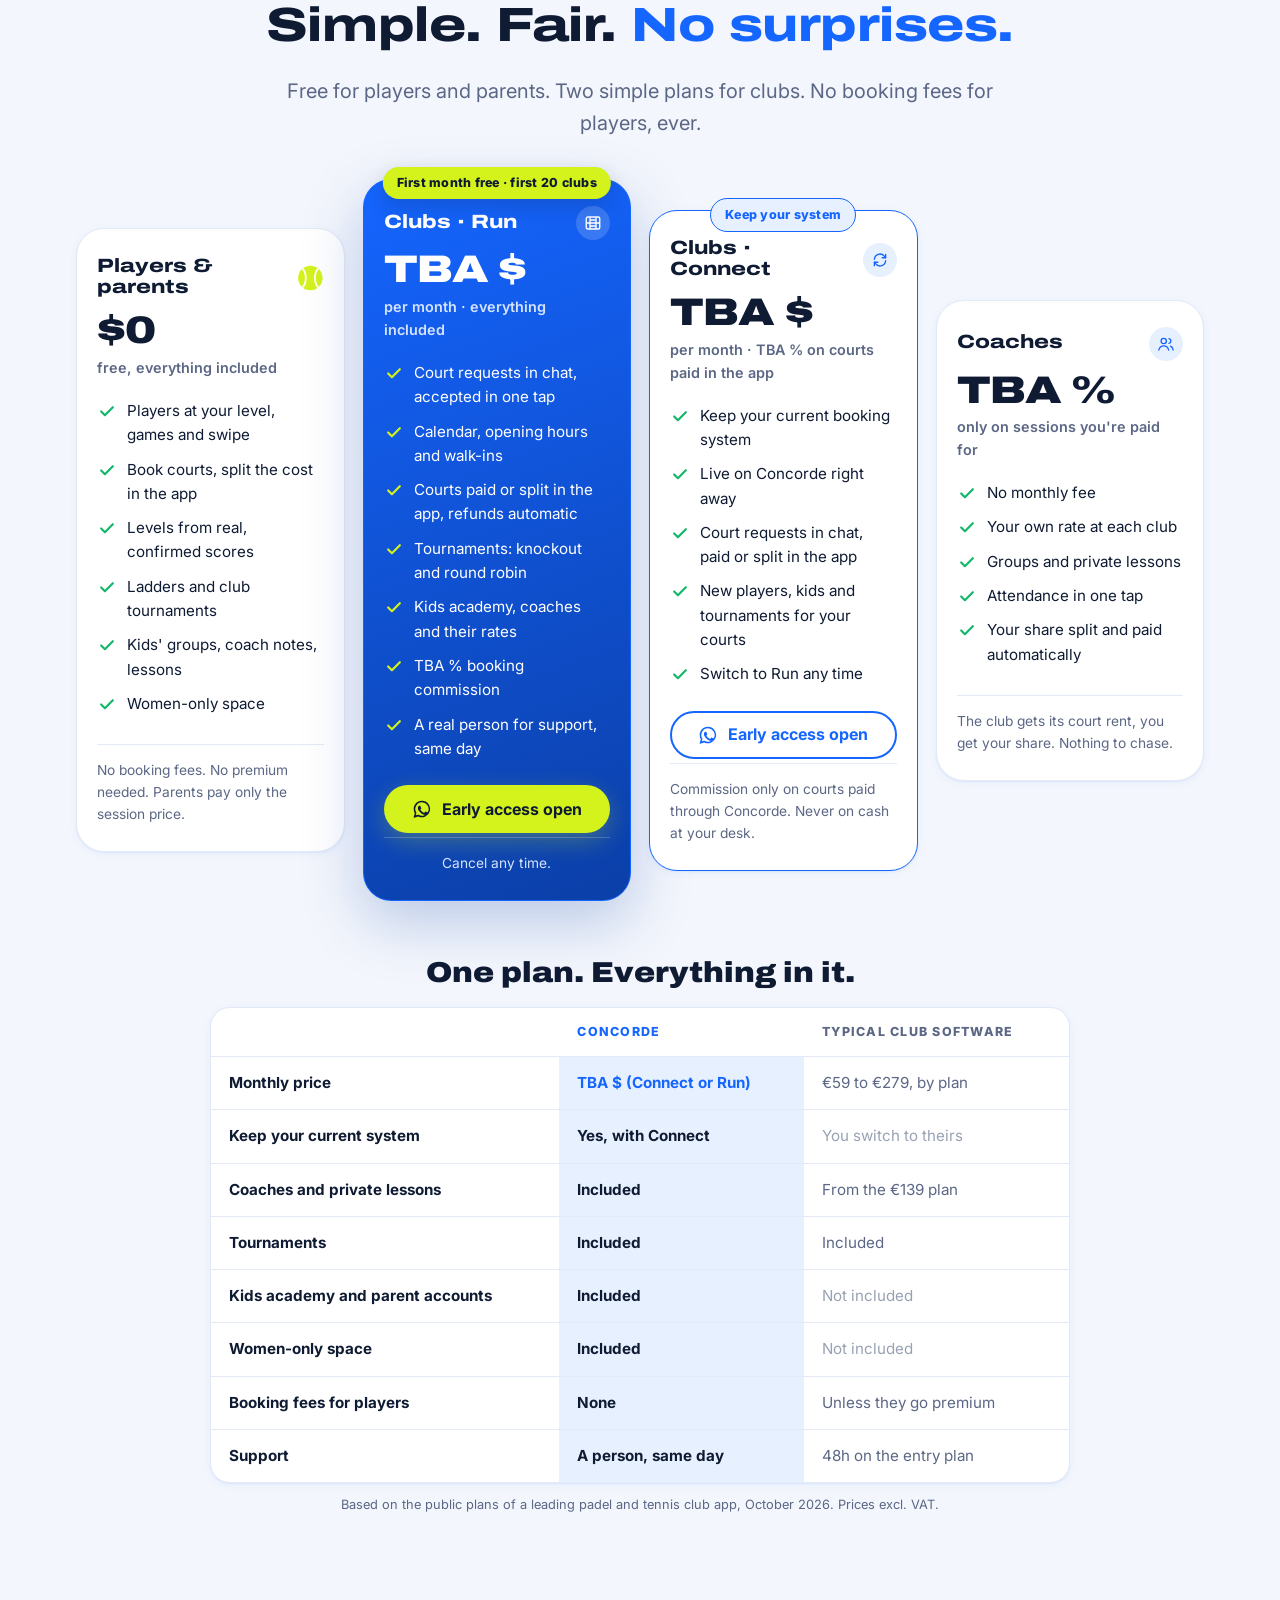
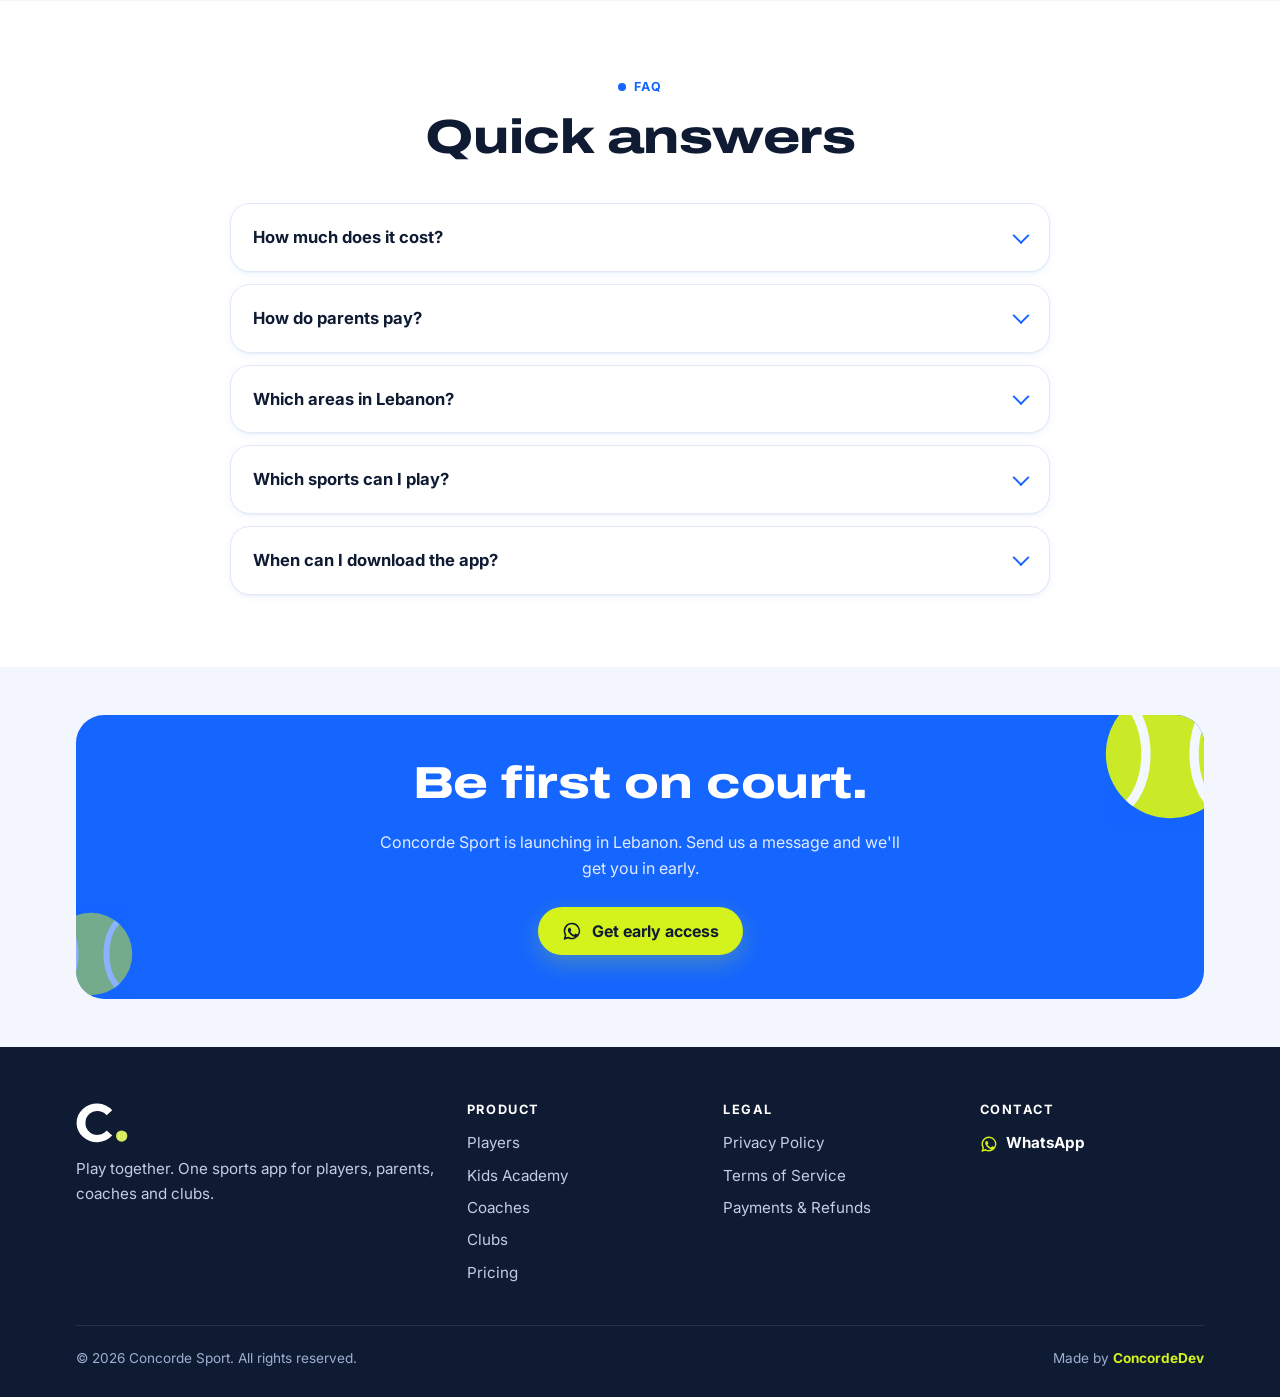
==== commit 46f255f8: "Pricing: TBA $ and TBA % until prices are final (players stay free)" ====
--- a/index.html
+++ b/index.html
@@ -488,14 +488,14 @@
           <article class="plan plan--pro plan--hero reveal reveal-d1">
             <span class="plan-flag">First month free · first 20 clubs</span>
             <div class="plan-top"><h3>Clubs · Run</h3><span class="ic-badge ic-badge--light"><svg aria-hidden="true"><use href="#i-court"/></svg></span></div>
-            <p class="plan-price"><b>$39.99</b><span>per month · everything included</span></p>
+            <p class="plan-price"><b>TBA $</b><span>per month · everything included</span></p>
             <ul>
               <li><svg aria-hidden="true"><use href="#i-check"/></svg>Court requests in chat, accepted in one tap</li>
               <li><svg aria-hidden="true"><use href="#i-check"/></svg>Calendar, opening hours and walk-ins</li>
               <li><svg aria-hidden="true"><use href="#i-check"/></svg>Courts paid or split in the app, refunds automatic</li>
               <li><svg aria-hidden="true"><use href="#i-check"/></svg>Tournaments: knockout and round robin</li>
               <li><svg aria-hidden="true"><use href="#i-check"/></svg>Kids academy, coaches and their rates</li>
-              <li><svg aria-hidden="true"><use href="#i-check"/></svg>0% booking commission</li>
+              <li><svg aria-hidden="true"><use href="#i-check"/></svg>TBA % booking commission</li>
               <li><svg aria-hidden="true"><use href="#i-check"/></svg>A real person for support, same day</li>
             </ul>
             <a class="btn btn--ball" href="https://wa.me/96176370727?text=Hi%20Concorde!%20I%20run%20a%20club%20and%20I%27d%20like%20to%20join." target="_blank" rel="noopener"><svg aria-hidden="true"><use href="#i-chat"/></svg>Early access open</a>
@@ -504,7 +504,7 @@
           <article class="plan plan--connect reveal reveal-d2">
             <span class="plan-flag plan-flag--soft">Keep your system</span>
             <div class="plan-top"><h3>Clubs · Connect</h3><span class="ic-badge"><svg aria-hidden="true"><use href="#i-repeat"/></svg></span></div>
-            <p class="plan-price"><b>$0</b><span>per month · 7.5% on courts paid in the app</span></p>
+            <p class="plan-price"><b>TBA $</b><span>per month · TBA % on courts paid in the app</span></p>
             <ul>
               <li><svg aria-hidden="true"><use href="#i-check"/></svg>Keep your current booking system</li>
               <li><svg aria-hidden="true"><use href="#i-check"/></svg>Live on Concorde right away</li>
@@ -517,7 +517,7 @@
           </article>
           <article class="plan reveal reveal-d3">
             <div class="plan-top"><h3>Coaches</h3><span class="ic-badge"><svg aria-hidden="true"><use href="#i-users"/></svg></span></div>
-            <p class="plan-price"><b>8%</b><span>only on sessions you're paid for</span></p>
+            <p class="plan-price"><b>TBA %</b><span>only on sessions you're paid for</span></p>
             <ul>
               <li><svg aria-hidden="true"><use href="#i-check"/></svg>No monthly fee</li>
               <li><svg aria-hidden="true"><use href="#i-check"/></svg>Your own rate at each club</li>
@@ -535,7 +535,7 @@
             <table>
               <thead><tr><th scope="col"><span class="visually-hidden">Feature</span></th><th scope="col" class="us">Concorde</th><th scope="col">Typical club software</th></tr></thead>
               <tbody>
-                <tr><th scope="row">Monthly price</th><td class="us"><b>$0 (Connect) or $39.99 flat (Run)</b></td><td>€59 to €279, by plan</td></tr>
+                <tr><th scope="row">Monthly price</th><td class="us"><b>TBA $ (Connect or Run)</b></td><td>€59 to €279, by plan</td></tr>
                 <tr><th scope="row">Keep your current system</th><td class="us">Yes, with Connect</td><td class="no">You switch to theirs</td></tr>
                 <tr><th scope="row">Coaches and private lessons</th><td class="us">Included</td><td>From the €139 plan</td></tr>
                 <tr><th scope="row">Tournaments</th><td class="us">Included</td><td>Included</td></tr>
@@ -560,7 +560,7 @@
         <div class="faq">
           <details class="reveal">
             <summary>How much does it cost?</summary>
-            <div class="answer"><p>Players and parents: free, with no booking fees. Clubs pick one of two plans: Run, $39.99 a month with everything included and 0% commission (first month free for the first 20 clubs), or Connect, free every month with 7.5% only on courts paid in the app, so you can keep your current system. Coaches: no monthly fee, 8% only on sessions they're paid for.</p></div>
+            <div class="answer"><p>Players and parents: free, with no booking fees. Clubs pick one of two plans: Run, TBA $ a month with everything included and TBA % commission (first month free for the first 20 clubs), or Connect, TBA $ a month with TBA % only on courts paid in the app, so you can keep your current system. Coaches: no monthly fee, TBA % only on sessions they're paid for.</p></div>
           </details>
           <details class="reveal">
             <summary>How do parents pay?</summary>
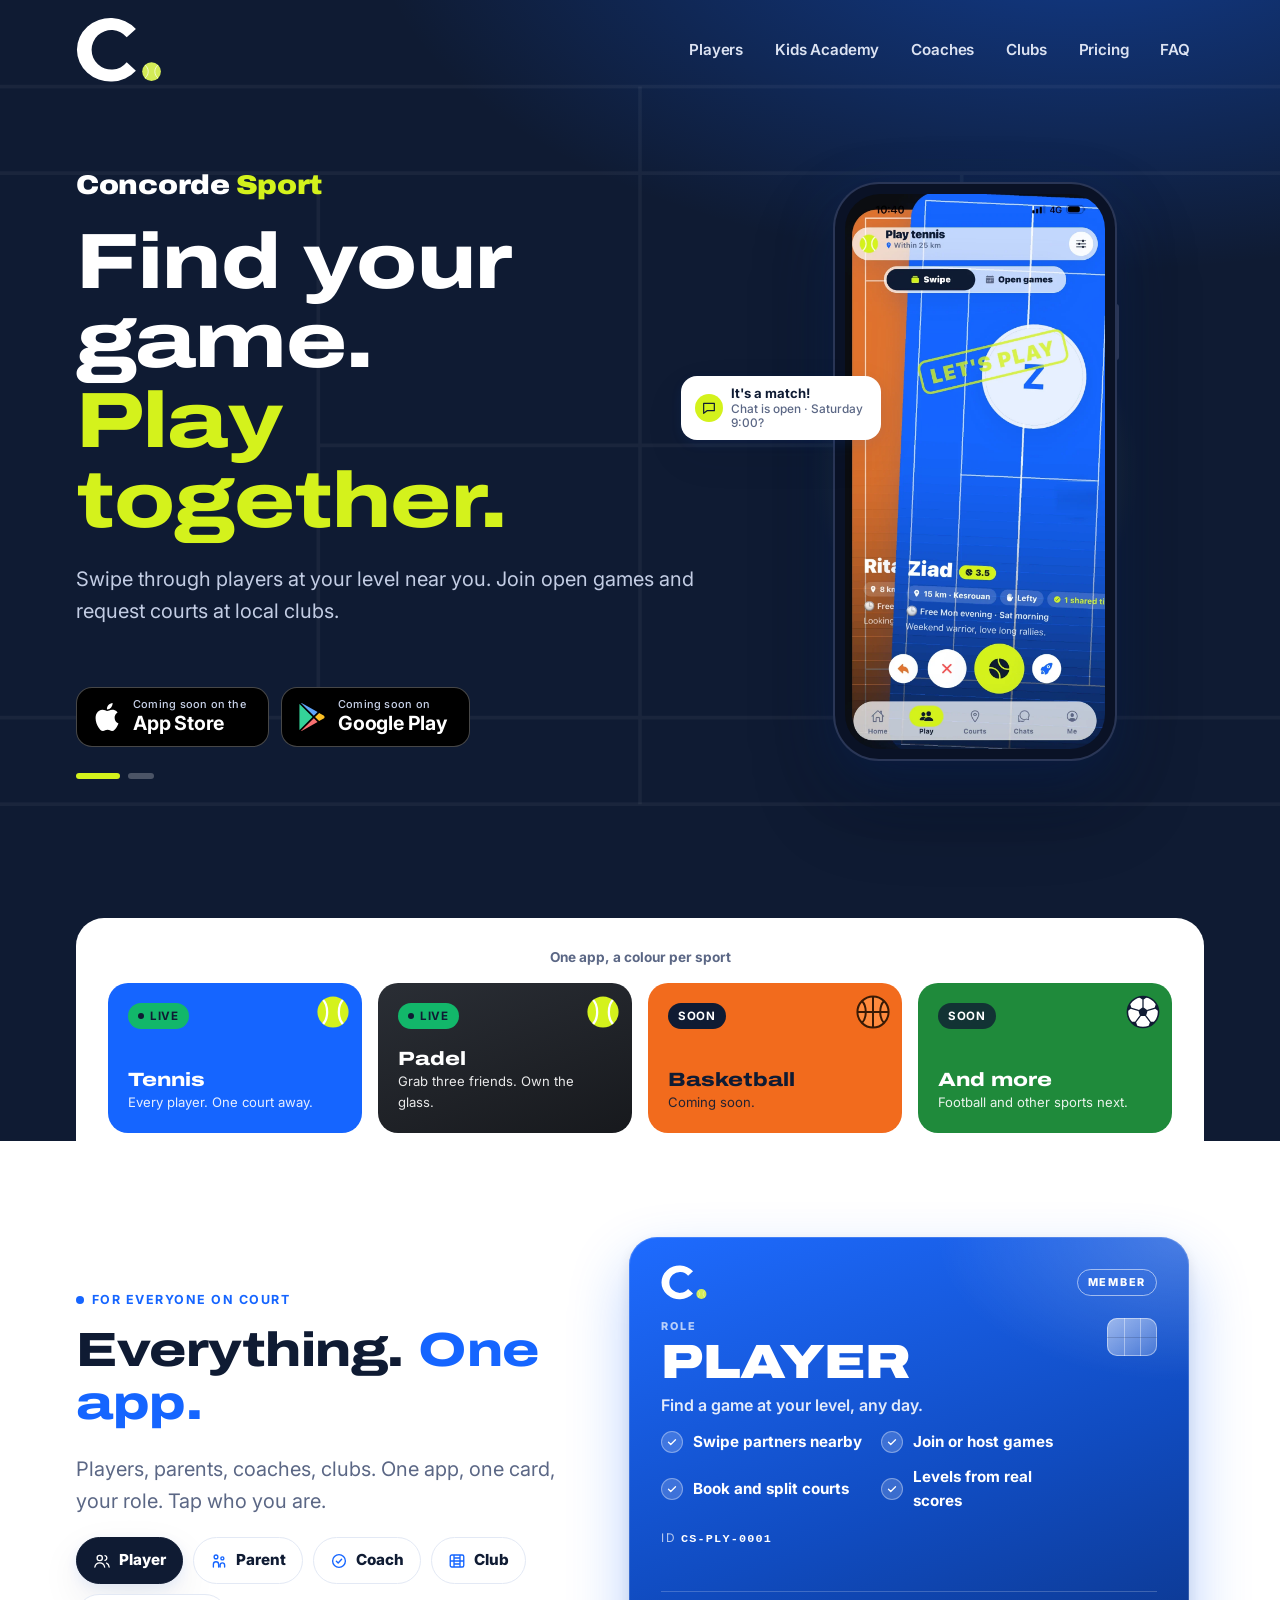
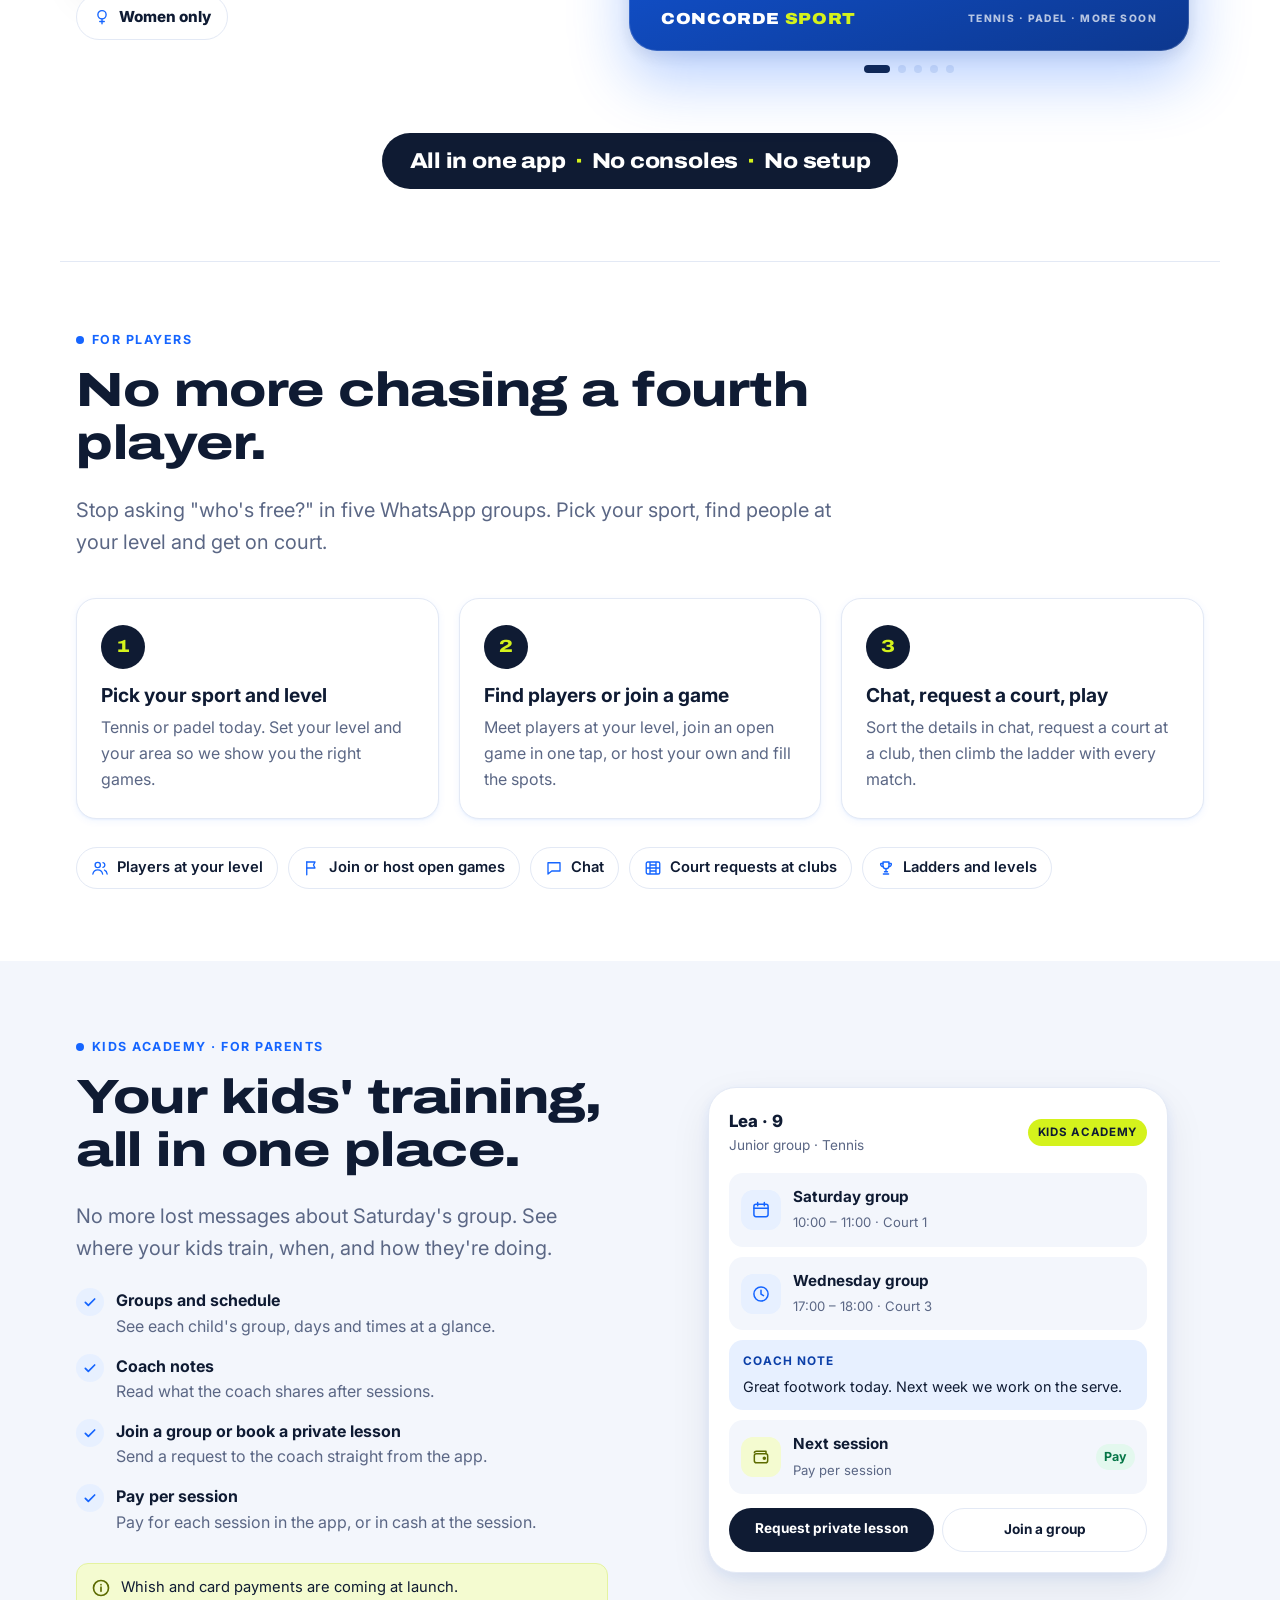
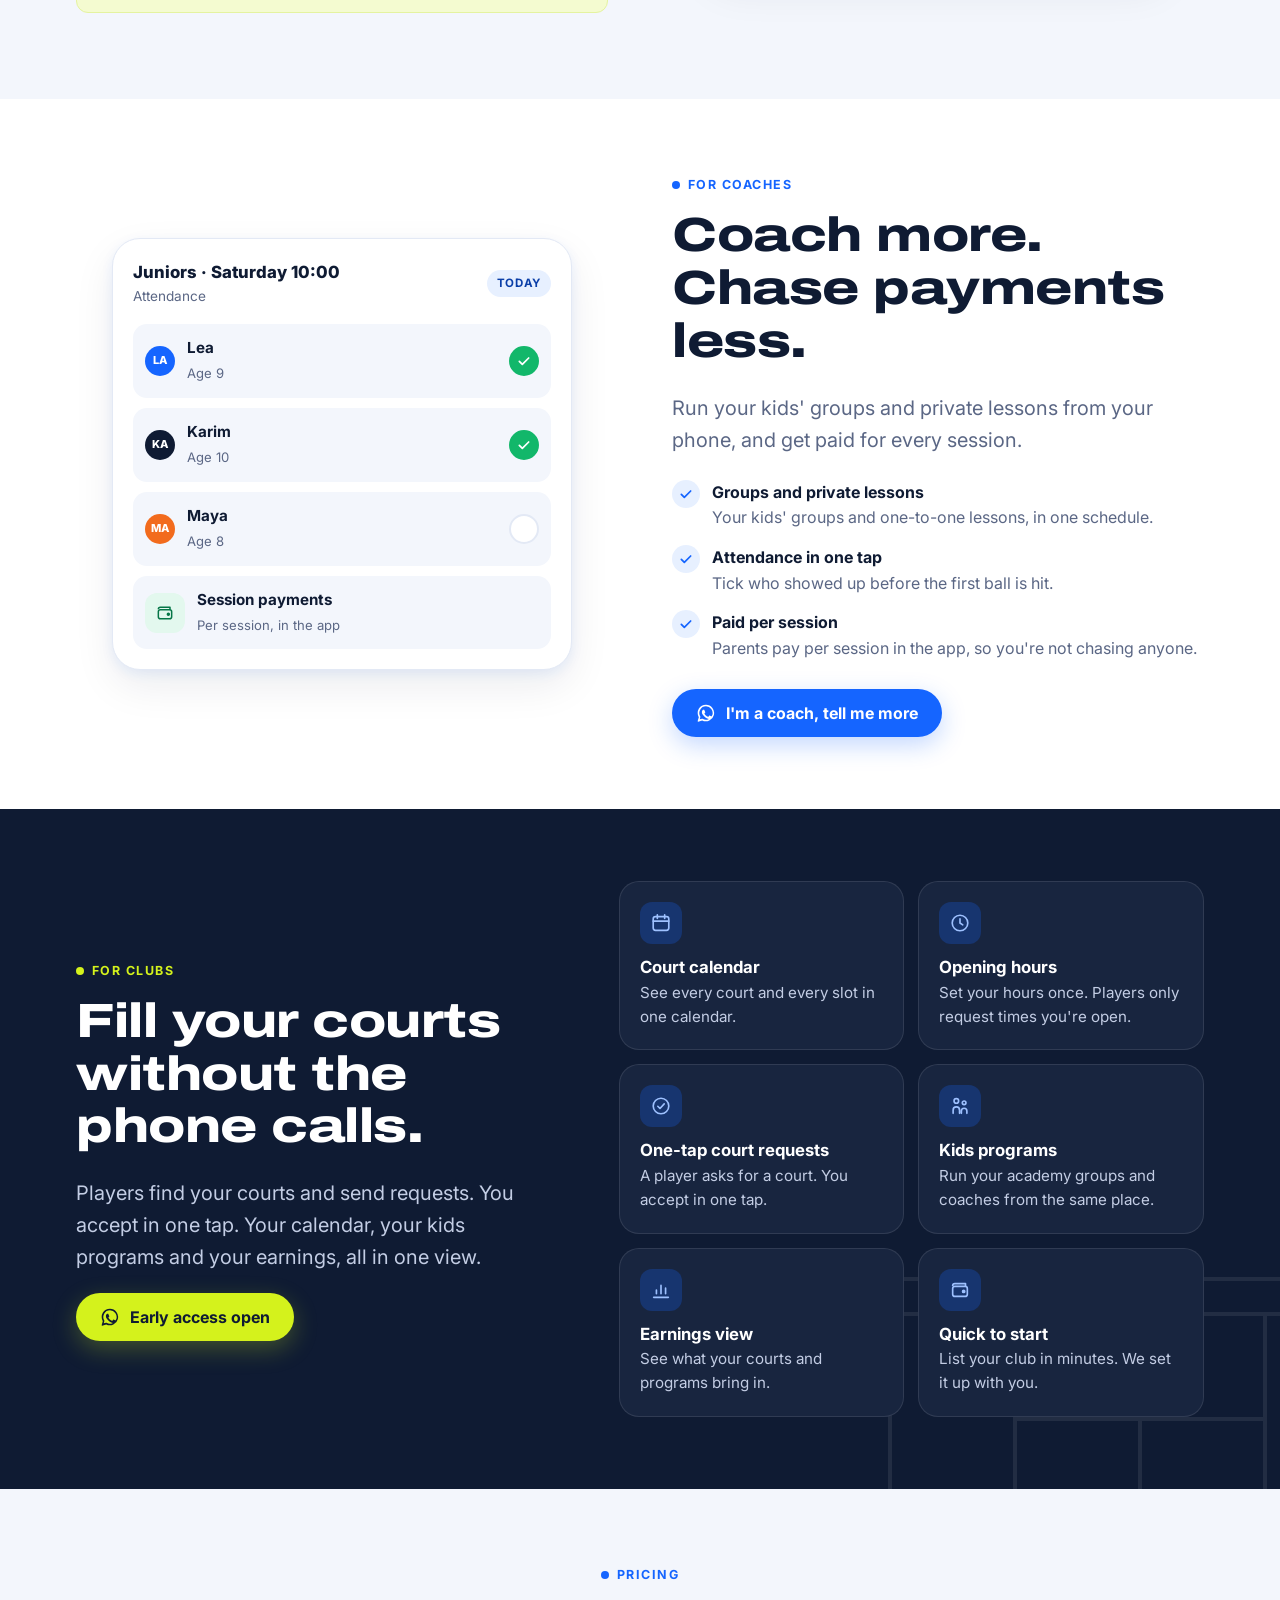
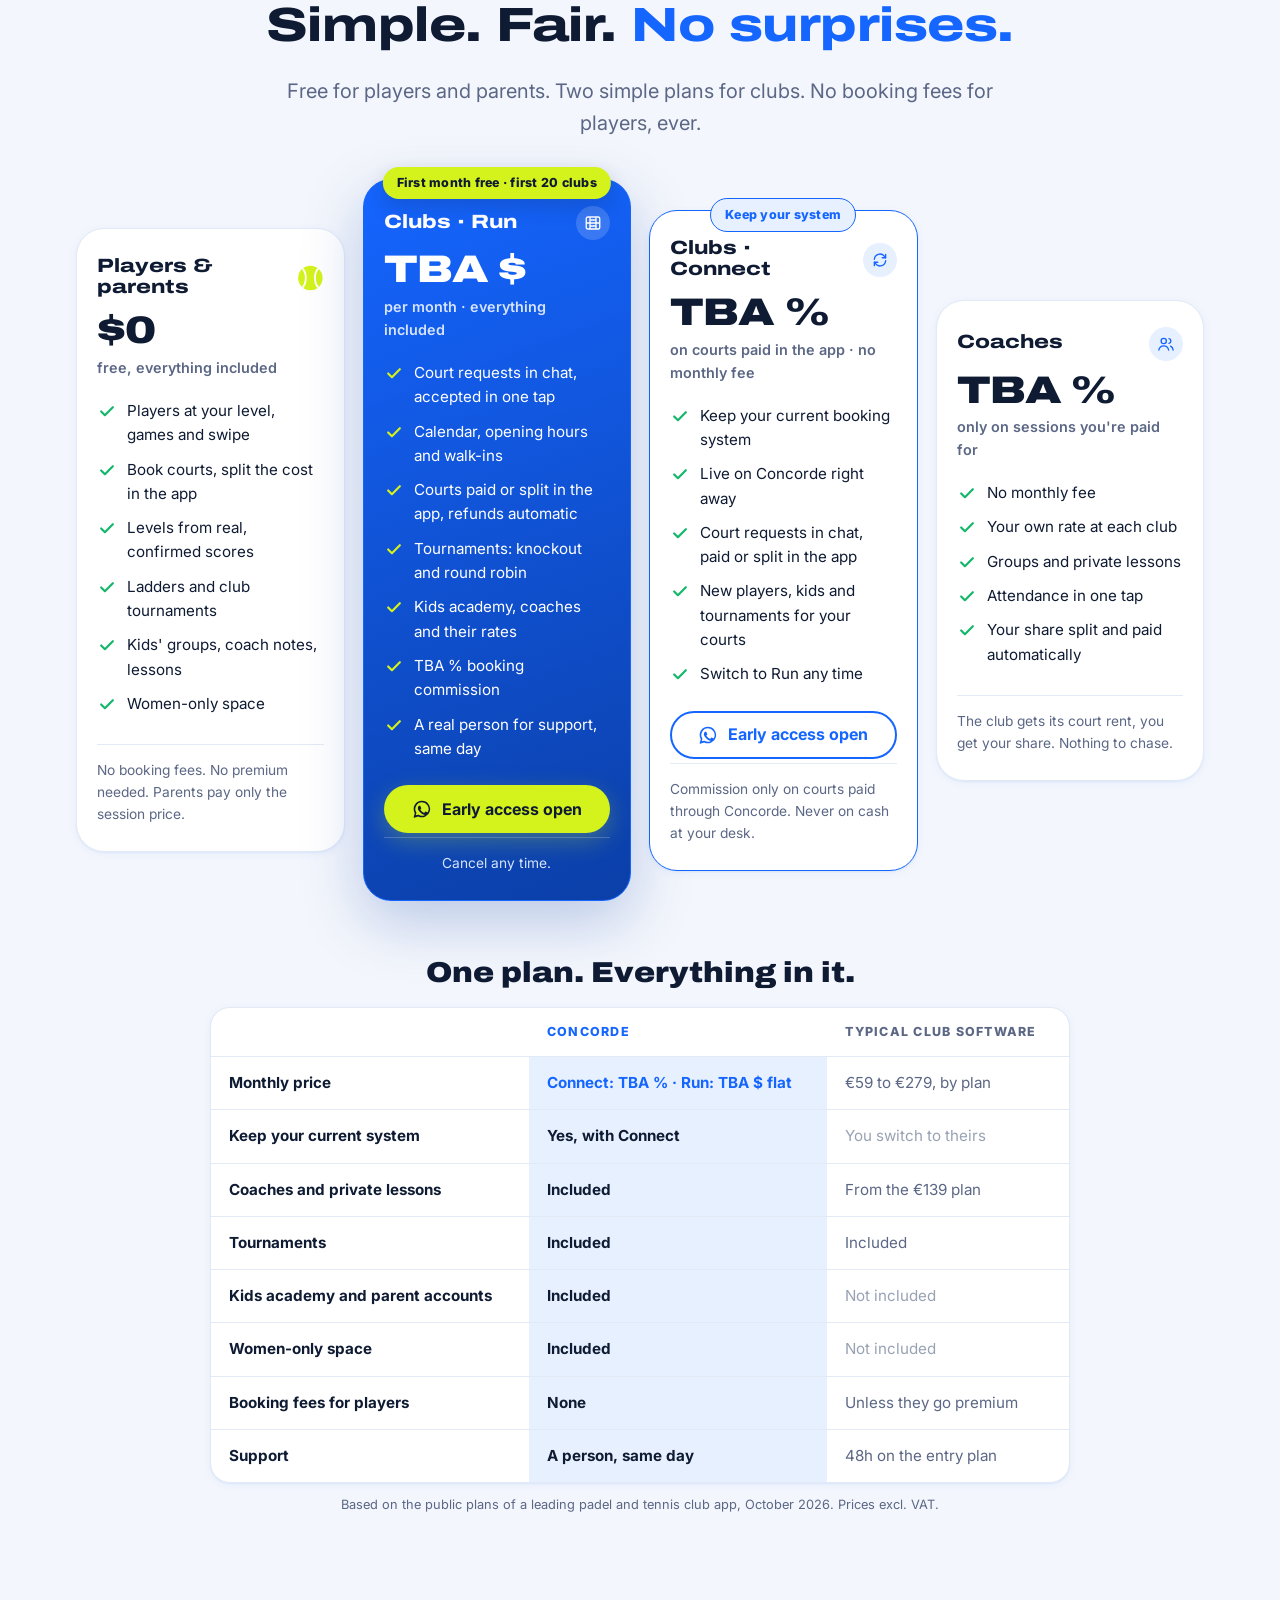
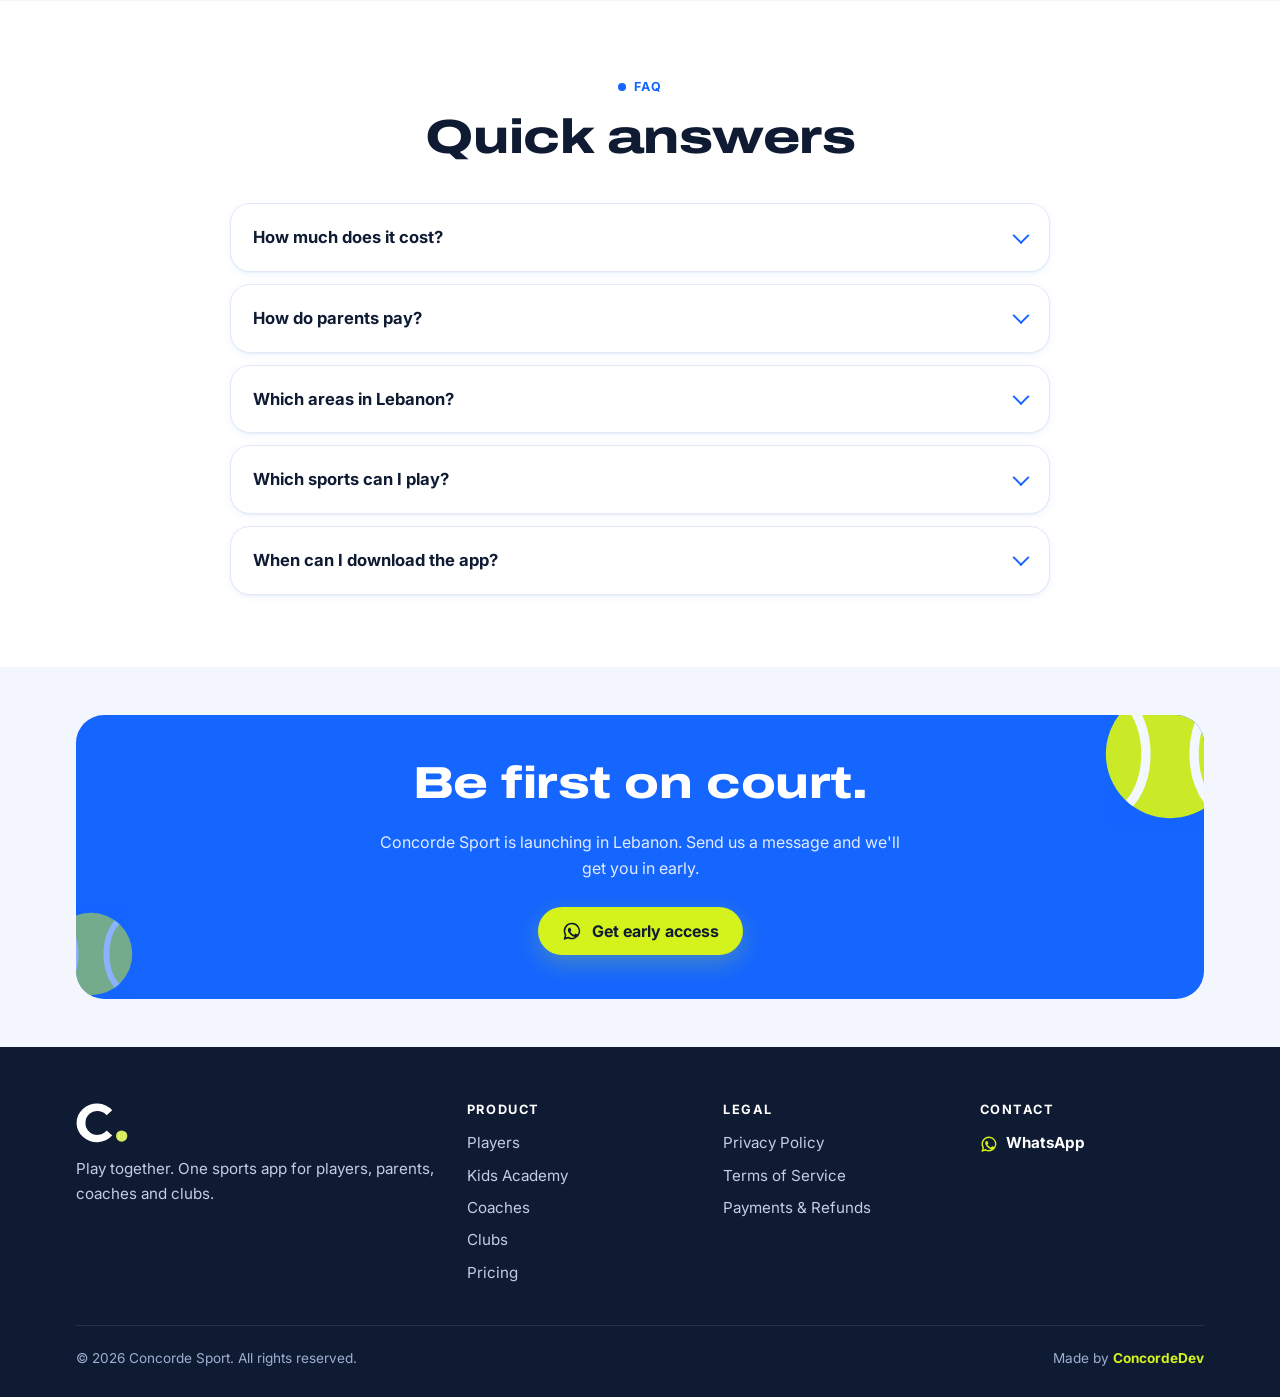
==== commit 0abe2faf: "Pricing: Connect is TBA % on courts paid in the app, no monthly fee" ====
--- a/index.html
+++ b/index.html
@@ -504,7 +504,7 @@
           <article class="plan plan--connect reveal reveal-d2">
             <span class="plan-flag plan-flag--soft">Keep your system</span>
             <div class="plan-top"><h3>Clubs · Connect</h3><span class="ic-badge"><svg aria-hidden="true"><use href="#i-repeat"/></svg></span></div>
-            <p class="plan-price"><b>TBA $</b><span>per month · TBA % on courts paid in the app</span></p>
+            <p class="plan-price"><b>TBA %</b><span>on courts paid in the app · no monthly fee</span></p>
             <ul>
               <li><svg aria-hidden="true"><use href="#i-check"/></svg>Keep your current booking system</li>
               <li><svg aria-hidden="true"><use href="#i-check"/></svg>Live on Concorde right away</li>
@@ -535,7 +535,7 @@
             <table>
               <thead><tr><th scope="col"><span class="visually-hidden">Feature</span></th><th scope="col" class="us">Concorde</th><th scope="col">Typical club software</th></tr></thead>
               <tbody>
-                <tr><th scope="row">Monthly price</th><td class="us"><b>TBA $ (Connect or Run)</b></td><td>€59 to €279, by plan</td></tr>
+                <tr><th scope="row">Monthly price</th><td class="us"><b>Connect: TBA % · Run: TBA $ flat</b></td><td>€59 to €279, by plan</td></tr>
                 <tr><th scope="row">Keep your current system</th><td class="us">Yes, with Connect</td><td class="no">You switch to theirs</td></tr>
                 <tr><th scope="row">Coaches and private lessons</th><td class="us">Included</td><td>From the €139 plan</td></tr>
                 <tr><th scope="row">Tournaments</th><td class="us">Included</td><td>Included</td></tr>
@@ -560,7 +560,7 @@
         <div class="faq">
           <details class="reveal">
             <summary>How much does it cost?</summary>
-            <div class="answer"><p>Players and parents: free, with no booking fees. Clubs pick one of two plans: Run, TBA $ a month with everything included and TBA % commission (first month free for the first 20 clubs), or Connect, TBA $ a month with TBA % only on courts paid in the app, so you can keep your current system. Coaches: no monthly fee, TBA % only on sessions they're paid for.</p></div>
+            <div class="answer"><p>Players and parents: free, with no booking fees. Clubs pick one of two plans: Run, TBA $ a month with everything included and TBA % commission (first month free for the first 20 clubs), or Connect, free every month with TBA % only on courts paid in the app, so you can keep your current system. Coaches: no monthly fee, TBA % only on sessions they're paid for.</p></div>
           </details>
           <details class="reveal">
             <summary>How do parents pay?</summary>
